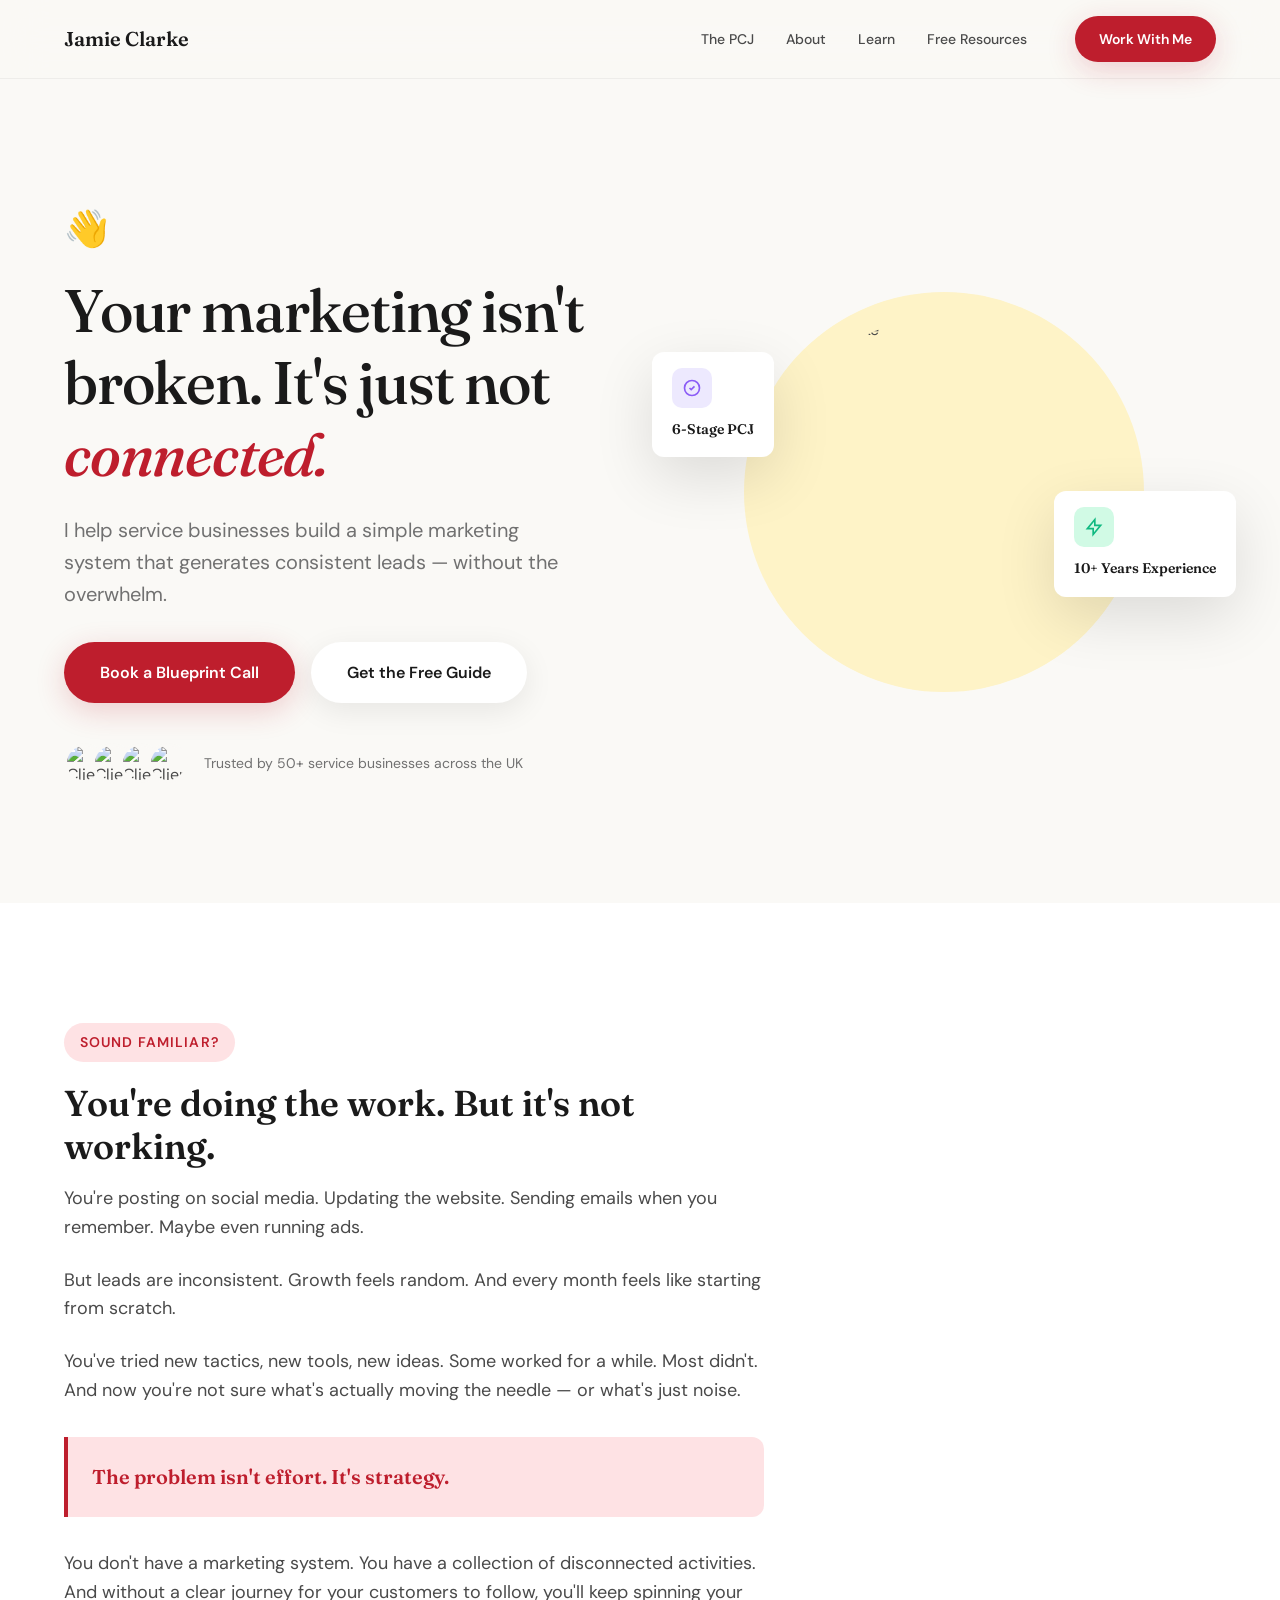
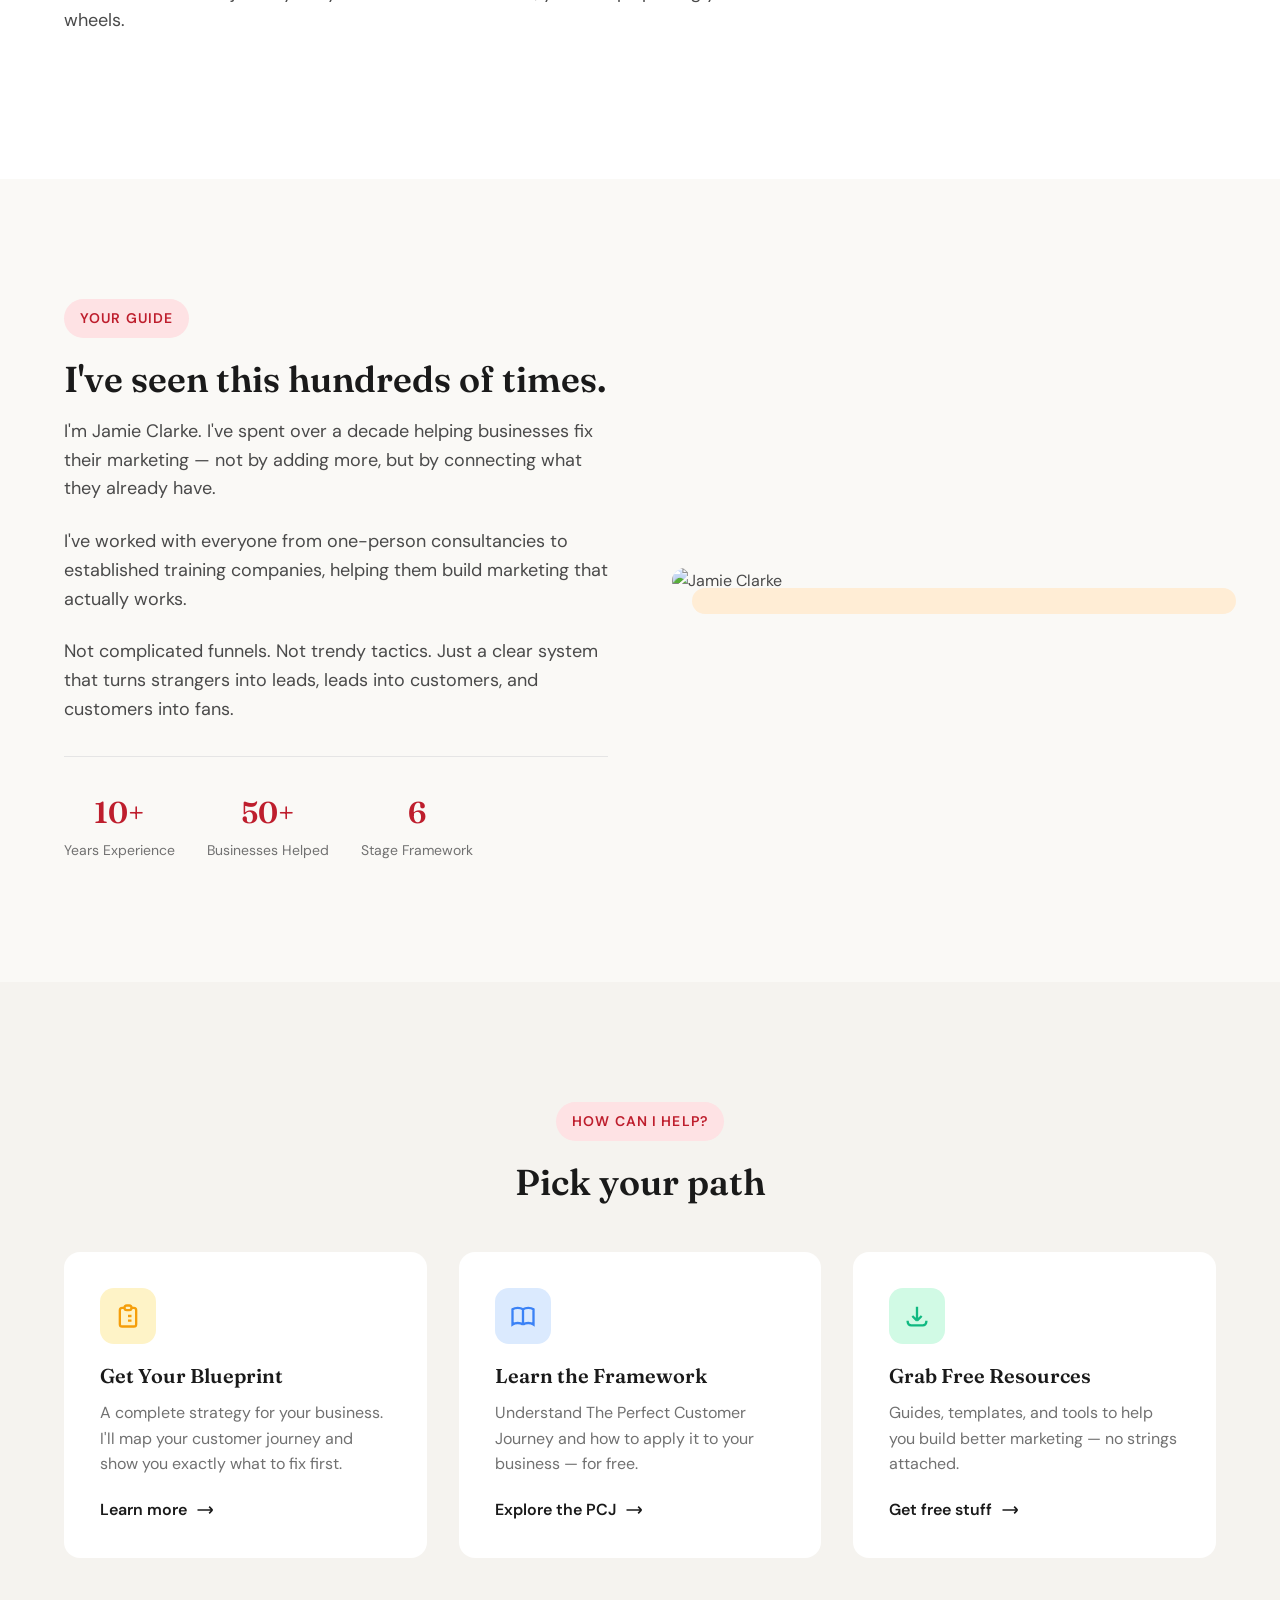
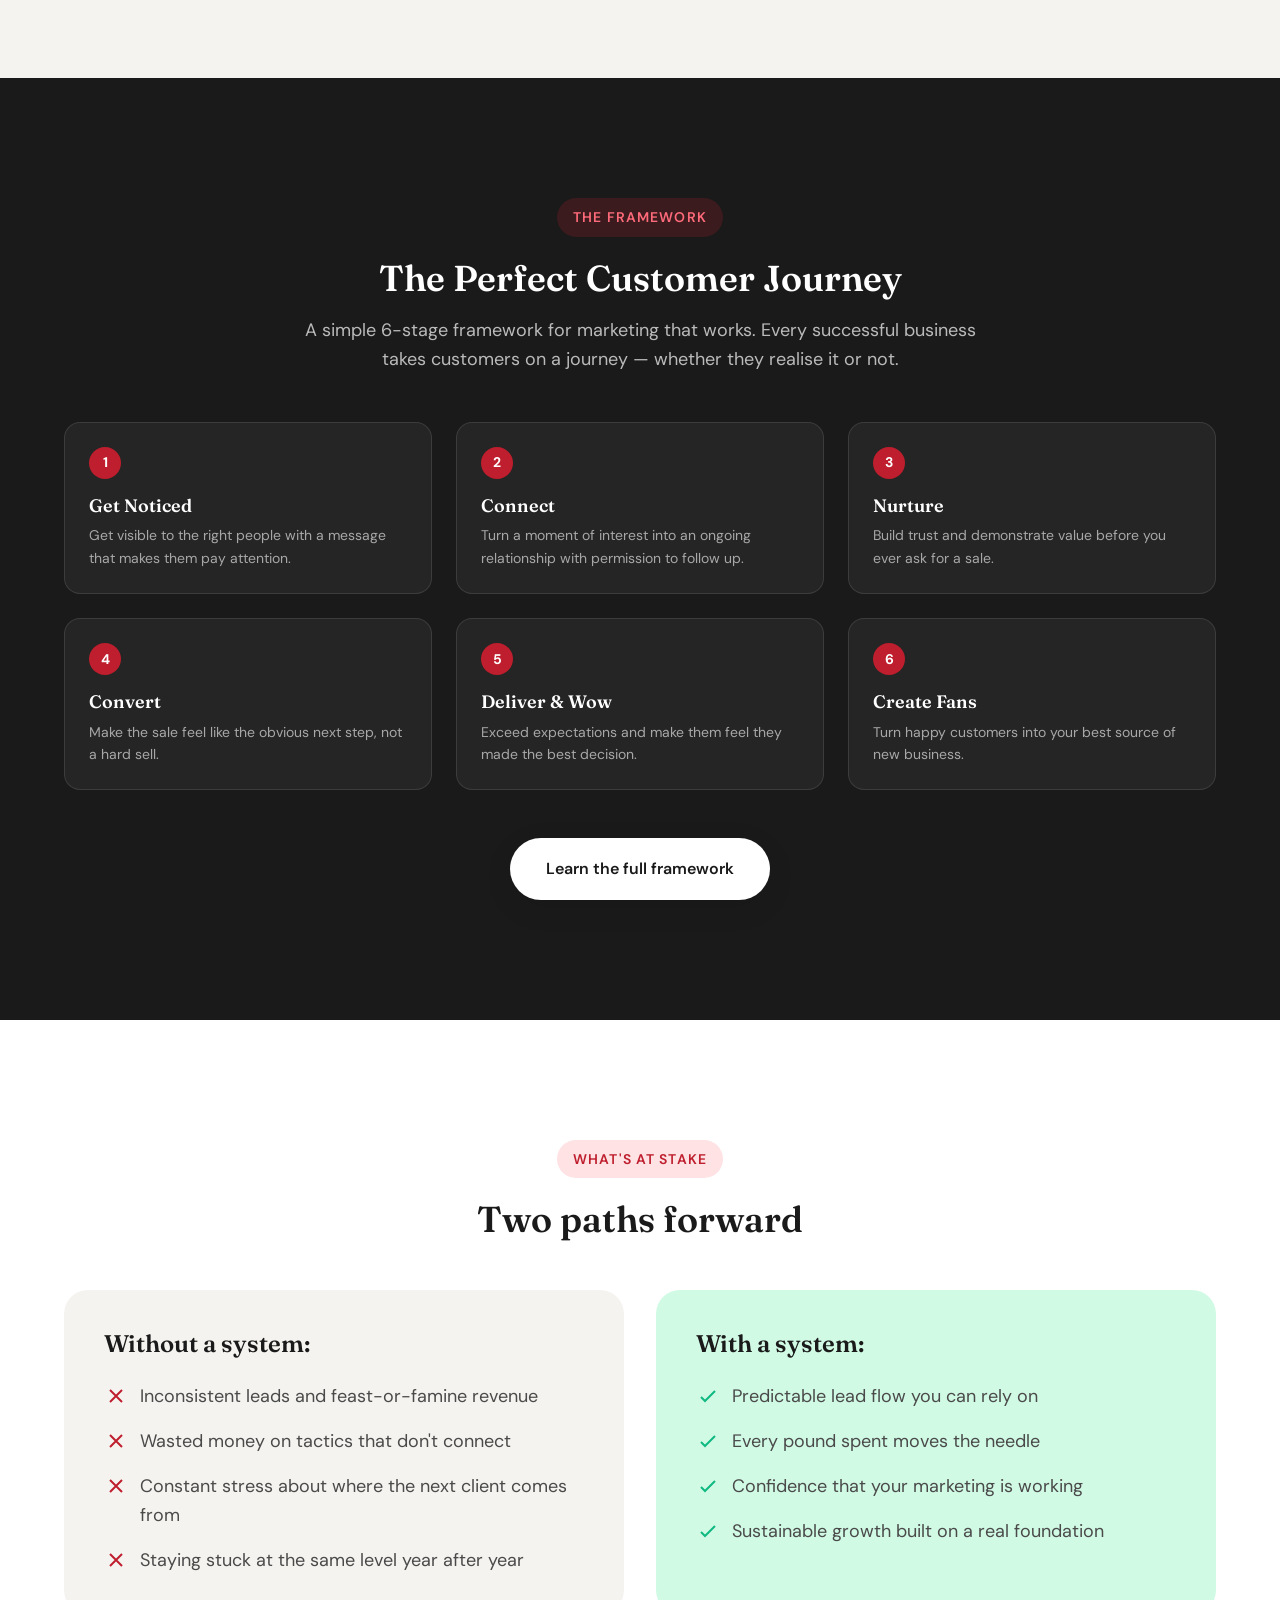
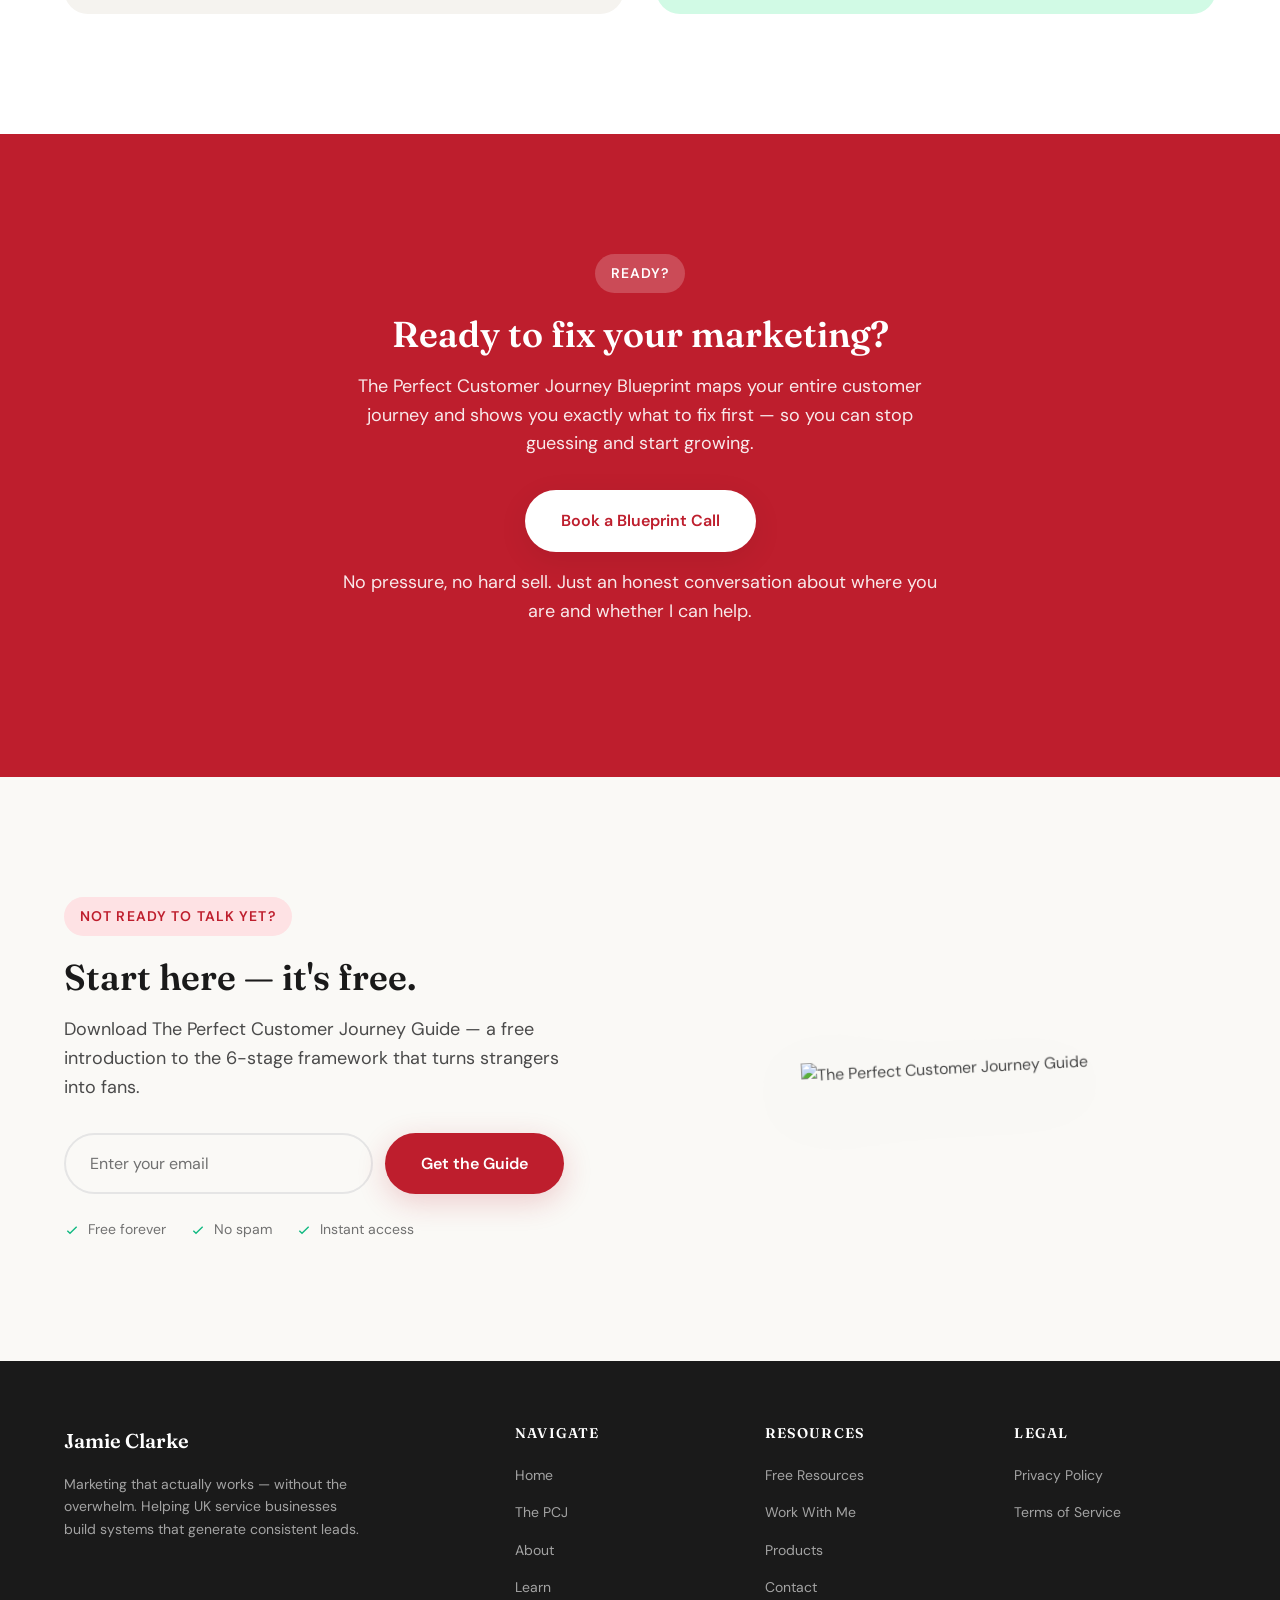
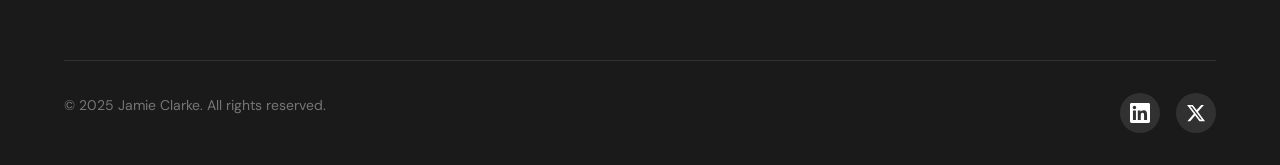
==== index.html @ 3d671d90 "feat: Build complete Jamie Clarke website with Ali Abdaal-inspired design - Homepage with hero, prob" ====
<!DOCTYPE html>
<html lang="en">
<head>
  <meta charset="UTF-8">
  <meta name="viewport" content="width=device-width, initial-scale=1.0">
  <meta name="description" content="I help service businesses build a simple marketing system that generates consistent leads — without the overwhelm. Discover The Perfect Customer Journey framework.">
  <meta name="keywords" content="marketing consultant, customer journey, lead generation, service business marketing, UK marketing">
  <meta name="author" content="Jamie Clarke">

  <!-- Open Graph -->
  <meta property="og:title" content="Jamie Clarke | Marketing That Actually Works">
  <meta property="og:description" content="I help service businesses build a simple marketing system that generates consistent leads — without the overwhelm.">
  <meta property="og:type" content="website">
  <meta property="og:url" content="https://jamieclarke.online">
  <meta property="og:image" content="https://jamieclarke.online/images/og-image.jpg">

  <!-- Twitter Card -->
  <meta name="twitter:card" content="summary_large_image">
  <meta name="twitter:title" content="Jamie Clarke | Marketing That Actually Works">
  <meta name="twitter:description" content="I help service businesses build a simple marketing system that generates consistent leads — without the overwhelm.">

  <title>Jamie Clarke | Marketing That Actually Works</title>

  <!-- Favicon -->
  <link rel="icon" type="image/svg+xml" href="/images/favicon.svg">

  <!-- Stylesheets -->
  <link rel="stylesheet" href="/styles/main.css">
</head>
<body>
  <!-- Navigation -->
  <nav class="nav" id="nav">
    <div class="container">
      <div class="nav-inner">
        <a href="/" class="nav-logo">Jamie Clarke</a>

        <ul class="nav-links">
          <li><a href="/pcj.html" class="nav-link">The PCJ</a></li>
          <li><a href="/about.html" class="nav-link">About</a></li>
          <li><a href="/blog.html" class="nav-link">Learn</a></li>
          <li><a href="/freebies.html" class="nav-link">Free Resources</a></li>
          <li class="nav-cta">
            <a href="/blueprint.html" class="btn btn-primary btn-sm">Work With Me</a>
          </li>
        </ul>

        <button class="nav-toggle" id="navToggle" aria-label="Toggle navigation">
          <span></span>
          <span></span>
          <span></span>
        </button>
      </div>
    </div>
  </nav>

  <!-- Mobile Navigation -->
  <div class="nav-mobile" id="navMobile">
    <a href="/pcj.html" class="nav-mobile-link">The PCJ</a>
    <a href="/about.html" class="nav-mobile-link">About</a>
    <a href="/blog.html" class="nav-mobile-link">Learn</a>
    <a href="/freebies.html" class="nav-mobile-link">Free Resources</a>
    <a href="/blueprint.html" class="btn btn-primary" style="margin-top: auto;">Work With Me</a>
  </div>

  <!-- Hero Section -->
  <section class="hero">
    <div class="container">
      <div class="hero-inner">
        <div class="hero-content animate-on-scroll">
          <span class="hero-wave">👋</span>
          <h1 class="hero-headline">
            Your marketing isn't broken. It's just not <em>connected.</em>
          </h1>
          <p class="hero-subheadline">
            I help service businesses build a simple marketing system that generates consistent leads — without the overwhelm.
          </p>
          <div class="hero-ctas">
            <a href="/blueprint.html" class="btn btn-primary">Book a Blueprint Call</a>
            <a href="/freebies.html" class="btn btn-secondary">Get the Free Guide</a>
          </div>
          <div class="hero-social-proof">
            <div class="avatar-stack">
              <img src="https://i.pravatar.cc/80?img=1" alt="Client">
              <img src="https://i.pravatar.cc/80?img=2" alt="Client">
              <img src="https://i.pravatar.cc/80?img=3" alt="Client">
              <img src="https://i.pravatar.cc/80?img=4" alt="Client">
            </div>
            <span class="social-proof-text">Trusted by 50+ service businesses across the UK</span>
          </div>
        </div>

        <div class="hero-image animate-on-scroll fade-in-right">
          <div class="hero-image-wrapper">
            <div class="hero-image-bg"></div>
            <img src="https://images.unsplash.com/photo-1507003211169-0a1dd7228f2d?w=400&h=400&fit=crop&crop=face" alt="Jamie Clarke" class="hero-image-main">

            <!-- Floating Cards -->
            <div class="floating-card floating-card-1">
              <div class="floating-card-icon" style="background: var(--accent-purple);">
                <svg width="20" height="20" fill="none" stroke="currentColor" stroke-width="2" viewBox="0 0 24 24" style="color: var(--accent-purple-dark);">
                  <path d="M9 12l2 2 4-4m6 2a9 9 0 11-18 0 9 9 0 0118 0z"/>
                </svg>
              </div>
              <span class="floating-card-title">6-Stage PCJ</span>
            </div>

            <div class="floating-card floating-card-2">
              <div class="floating-card-icon" style="background: var(--accent-green);">
                <svg width="20" height="20" fill="none" stroke="currentColor" stroke-width="2" viewBox="0 0 24 24" style="color: var(--accent-green-dark);">
                  <path d="M13 10V3L4 14h7v7l9-11h-7z"/>
                </svg>
              </div>
              <span class="floating-card-title">10+ Years Experience</span>
            </div>
          </div>
        </div>
      </div>
    </div>
  </section>

  <!-- Problem Section -->
  <section class="problem-section">
    <div class="container">
      <div class="problem-content animate-on-scroll">
        <span class="section-label">Sound Familiar?</span>
        <h2 class="section-title">You're doing the work. But it's not working.</h2>

        <p>You're posting on social media. Updating the website. Sending emails when you remember. Maybe even running ads.</p>

        <p>But leads are inconsistent. Growth feels random. And every month feels like starting from scratch.</p>

        <p>You've tried new tactics, new tools, new ideas. Some worked for a while. Most didn't. And now you're not sure what's actually moving the needle — or what's just noise.</p>

        <div class="highlight-box">
          <p>The problem isn't effort. It's strategy.</p>
        </div>

        <p>You don't have a marketing system. You have a collection of disconnected activities. And without a clear journey for your customers to follow, you'll keep spinning your wheels.</p>
      </div>
    </div>
  </section>

  <!-- Guide Section -->
  <section class="guide-section">
    <div class="container">
      <div class="guide-inner">
        <div class="guide-content animate-on-scroll">
          <span class="section-label">Your Guide</span>
          <h2 class="section-title">I've seen this hundreds of times.</h2>

          <p>I'm Jamie Clarke. I've spent over a decade helping businesses fix their marketing — not by adding more, but by connecting what they already have.</p>

          <p>I've worked with everyone from one-person consultancies to established training companies, helping them build marketing that actually works.</p>

          <p>Not complicated funnels. Not trendy tactics. Just a clear system that turns strangers into leads, leads into customers, and customers into fans.</p>

          <div class="guide-stats">
            <div class="guide-stat">
              <span class="guide-stat-value">10+</span>
              <span class="guide-stat-label">Years Experience</span>
            </div>
            <div class="guide-stat">
              <span class="guide-stat-value">50+</span>
              <span class="guide-stat-label">Businesses Helped</span>
            </div>
            <div class="guide-stat">
              <span class="guide-stat-value">6</span>
              <span class="guide-stat-label">Stage Framework</span>
            </div>
          </div>
        </div>

        <div class="guide-image animate-on-scroll fade-in-right">
          <div class="guide-image-wrapper">
            <div class="guide-image-bg"></div>
            <img src="https://images.unsplash.com/photo-1560250097-0b93528c311a?w=500&h=600&fit=crop" alt="Jamie Clarke" class="guide-image-main">
          </div>
        </div>
      </div>
    </div>
  </section>

  <!-- How Can I Help Section -->
  <section class="help-section">
    <div class="container">
      <div class="section-header center animate-on-scroll">
        <span class="section-label">How Can I Help?</span>
        <h2 class="section-title">Pick your path</h2>
      </div>

      <div class="help-cards">
        <div class="feature-card animate-on-scroll stagger-1">
          <div class="card-icon yellow">
            <svg width="28" height="28" fill="none" stroke="currentColor" stroke-width="2" viewBox="0 0 24 24">
              <path d="M9 5H7a2 2 0 00-2 2v12a2 2 0 002 2h10a2 2 0 002-2V7a2 2 0 00-2-2h-2M9 5a2 2 0 002 2h2a2 2 0 002-2M9 5a2 2 0 012-2h2a2 2 0 012 2m-3 7h3m-3 4h3m-6-4h.01M9 16h.01"/>
            </svg>
          </div>
          <h3 class="card-title">Get Your Blueprint</h3>
          <p class="card-description">A complete strategy for your business. I'll map your customer journey and show you exactly what to fix first.</p>
          <a href="/blueprint.html" class="link-arrow">
            Learn more
            <svg width="20" height="20" fill="none" stroke="currentColor" stroke-width="2" viewBox="0 0 24 24">
              <path d="M17 8l4 4m0 0l-4 4m4-4H3"/>
            </svg>
          </a>
        </div>

        <div class="feature-card animate-on-scroll stagger-2">
          <div class="card-icon blue">
            <svg width="28" height="28" fill="none" stroke="currentColor" stroke-width="2" viewBox="0 0 24 24">
              <path d="M12 6.253v13m0-13C10.832 5.477 9.246 5 7.5 5S4.168 5.477 3 6.253v13C4.168 18.477 5.754 18 7.5 18s3.332.477 4.5 1.253m0-13C13.168 5.477 14.754 5 16.5 5c1.747 0 3.332.477 4.5 1.253v13C19.832 18.477 18.247 18 16.5 18c-1.746 0-3.332.477-4.5 1.253"/>
            </svg>
          </div>
          <h3 class="card-title">Learn the Framework</h3>
          <p class="card-description">Understand The Perfect Customer Journey and how to apply it to your business — for free.</p>
          <a href="/pcj.html" class="link-arrow">
            Explore the PCJ
            <svg width="20" height="20" fill="none" stroke="currentColor" stroke-width="2" viewBox="0 0 24 24">
              <path d="M17 8l4 4m0 0l-4 4m4-4H3"/>
            </svg>
          </a>
        </div>

        <div class="feature-card animate-on-scroll stagger-3">
          <div class="card-icon green">
            <svg width="28" height="28" fill="none" stroke="currentColor" stroke-width="2" viewBox="0 0 24 24">
              <path d="M4 16v1a3 3 0 003 3h10a3 3 0 003-3v-1m-4-4l-4 4m0 0l-4-4m4 4V4"/>
            </svg>
          </div>
          <h3 class="card-title">Grab Free Resources</h3>
          <p class="card-description">Guides, templates, and tools to help you build better marketing — no strings attached.</p>
          <a href="/freebies.html" class="link-arrow">
            Get free stuff
            <svg width="20" height="20" fill="none" stroke="currentColor" stroke-width="2" viewBox="0 0 24 24">
              <path d="M17 8l4 4m0 0l-4 4m4-4H3"/>
            </svg>
          </a>
        </div>
      </div>
    </div>
  </section>

  <!-- PCJ Section (Dark) -->
  <section class="pcj-section">
    <div class="container">
      <div class="section-header center animate-on-scroll">
        <span class="section-label">The Framework</span>
        <h2 class="section-title">The Perfect Customer Journey</h2>
        <p class="section-subtitle">A simple 6-stage framework for marketing that works. Every successful business takes customers on a journey — whether they realise it or not.</p>
      </div>

      <div class="pcj-stages">
        <div class="pcj-stage animate-on-scroll stagger-1">
          <span class="pcj-stage-number">1</span>
          <h4 class="pcj-stage-title">Get Noticed</h4>
          <p class="pcj-stage-desc">Get visible to the right people with a message that makes them pay attention.</p>
        </div>

        <div class="pcj-stage animate-on-scroll stagger-2">
          <span class="pcj-stage-number">2</span>
          <h4 class="pcj-stage-title">Connect</h4>
          <p class="pcj-stage-desc">Turn a moment of interest into an ongoing relationship with permission to follow up.</p>
        </div>

        <div class="pcj-stage animate-on-scroll stagger-3">
          <span class="pcj-stage-number">3</span>
          <h4 class="pcj-stage-title">Nurture</h4>
          <p class="pcj-stage-desc">Build trust and demonstrate value before you ever ask for a sale.</p>
        </div>

        <div class="pcj-stage animate-on-scroll stagger-4">
          <span class="pcj-stage-number">4</span>
          <h4 class="pcj-stage-title">Convert</h4>
          <p class="pcj-stage-desc">Make the sale feel like the obvious next step, not a hard sell.</p>
        </div>

        <div class="pcj-stage animate-on-scroll stagger-5">
          <span class="pcj-stage-number">5</span>
          <h4 class="pcj-stage-title">Deliver & Wow</h4>
          <p class="pcj-stage-desc">Exceed expectations and make them feel they made the best decision.</p>
        </div>

        <div class="pcj-stage animate-on-scroll stagger-6">
          <span class="pcj-stage-number">6</span>
          <h4 class="pcj-stage-title">Create Fans</h4>
          <p class="pcj-stage-desc">Turn happy customers into your best source of new business.</p>
        </div>
      </div>

      <div class="text-center animate-on-scroll">
        <a href="/pcj.html" class="btn btn-secondary">Learn the full framework</a>
      </div>
    </div>
  </section>

  <!-- Stakes Section -->
  <section class="stakes-section">
    <div class="container">
      <div class="section-header center animate-on-scroll">
        <span class="section-label">What's at Stake</span>
        <h2 class="section-title">Two paths forward</h2>
      </div>

      <div class="stakes-grid">
        <div class="stakes-card without animate-on-scroll stagger-1">
          <h3 class="stakes-card-title">Without a system:</h3>
          <ul class="stakes-list">
            <li>
              <svg class="stakes-icon" fill="none" stroke="currentColor" stroke-width="2" viewBox="0 0 24 24">
                <path d="M6 18L18 6M6 6l12 12"/>
              </svg>
              Inconsistent leads and feast-or-famine revenue
            </li>
            <li>
              <svg class="stakes-icon" fill="none" stroke="currentColor" stroke-width="2" viewBox="0 0 24 24">
                <path d="M6 18L18 6M6 6l12 12"/>
              </svg>
              Wasted money on tactics that don't connect
            </li>
            <li>
              <svg class="stakes-icon" fill="none" stroke="currentColor" stroke-width="2" viewBox="0 0 24 24">
                <path d="M6 18L18 6M6 6l12 12"/>
              </svg>
              Constant stress about where the next client comes from
            </li>
            <li>
              <svg class="stakes-icon" fill="none" stroke="currentColor" stroke-width="2" viewBox="0 0 24 24">
                <path d="M6 18L18 6M6 6l12 12"/>
              </svg>
              Staying stuck at the same level year after year
            </li>
          </ul>
        </div>

        <div class="stakes-card with animate-on-scroll stagger-2">
          <h3 class="stakes-card-title">With a system:</h3>
          <ul class="stakes-list">
            <li>
              <svg class="stakes-icon" fill="none" stroke="currentColor" stroke-width="2" viewBox="0 0 24 24">
                <path d="M5 13l4 4L19 7"/>
              </svg>
              Predictable lead flow you can rely on
            </li>
            <li>
              <svg class="stakes-icon" fill="none" stroke="currentColor" stroke-width="2" viewBox="0 0 24 24">
                <path d="M5 13l4 4L19 7"/>
              </svg>
              Every pound spent moves the needle
            </li>
            <li>
              <svg class="stakes-icon" fill="none" stroke="currentColor" stroke-width="2" viewBox="0 0 24 24">
                <path d="M5 13l4 4L19 7"/>
              </svg>
              Confidence that your marketing is working
            </li>
            <li>
              <svg class="stakes-icon" fill="none" stroke="currentColor" stroke-width="2" viewBox="0 0 24 24">
                <path d="M5 13l4 4L19 7"/>
              </svg>
              Sustainable growth built on a real foundation
            </li>
          </ul>
        </div>
      </div>
    </div>
  </section>

  <!-- CTA Section -->
  <section class="cta-section">
    <div class="container">
      <div class="cta-content animate-on-scroll">
        <span class="section-label">Ready?</span>
        <h2 class="section-title">Ready to fix your marketing?</h2>
        <p>The Perfect Customer Journey Blueprint maps your entire customer journey and shows you exactly what to fix first — so you can stop guessing and start growing.</p>
        <a href="/blueprint.html" class="btn btn-secondary">Book a Blueprint Call</a>
        <p class="cta-supporting">No pressure, no hard sell. Just an honest conversation about where you are and whether I can help.</p>
      </div>
    </div>
  </section>

  <!-- Lead Magnet Section -->
  <section class="lead-magnet-section">
    <div class="container">
      <div class="lead-magnet-inner">
        <div class="lead-magnet-content animate-on-scroll">
          <span class="section-label">Not ready to talk yet?</span>
          <h2>Start here — it's free.</h2>
          <p>Download The Perfect Customer Journey Guide — a free introduction to the 6-stage framework that turns strangers into fans.</p>

          <form class="lead-magnet-form form-inline" action="#" method="POST">
            <input type="email" class="form-input" placeholder="Enter your email" required>
            <button type="submit" class="btn btn-primary">Get the Guide</button>
          </form>

          <div class="lead-magnet-perks">
            <span class="lead-magnet-perk">
              <svg fill="none" stroke="currentColor" stroke-width="2" viewBox="0 0 24 24">
                <path d="M5 13l4 4L19 7"/>
              </svg>
              Free forever
            </span>
            <span class="lead-magnet-perk">
              <svg fill="none" stroke="currentColor" stroke-width="2" viewBox="0 0 24 24">
                <path d="M5 13l4 4L19 7"/>
              </svg>
              No spam
            </span>
            <span class="lead-magnet-perk">
              <svg fill="none" stroke="currentColor" stroke-width="2" viewBox="0 0 24 24">
                <path d="M5 13l4 4L19 7"/>
              </svg>
              Instant access
            </span>
          </div>
        </div>

        <div class="lead-magnet-image animate-on-scroll fade-in-right">
          <img src="https://placehold.co/350x450/FAF9F6/1a1a1a?text=PCJ+Guide" alt="The Perfect Customer Journey Guide" class="lead-magnet-mockup">
        </div>
      </div>
    </div>
  </section>

  <!-- Footer -->
  <footer class="footer">
    <div class="container">
      <div class="footer-inner">
        <div class="footer-brand">
          <div class="footer-logo">Jamie Clarke</div>
          <p>Marketing that actually works — without the overwhelm. Helping UK service businesses build systems that generate consistent leads.</p>
        </div>

        <div class="footer-column">
          <h4>Navigate</h4>
          <ul class="footer-links">
            <li><a href="/">Home</a></li>
            <li><a href="/pcj.html">The PCJ</a></li>
            <li><a href="/about.html">About</a></li>
            <li><a href="/blog.html">Learn</a></li>
          </ul>
        </div>

        <div class="footer-column">
          <h4>Resources</h4>
          <ul class="footer-links">
            <li><a href="/freebies.html">Free Resources</a></li>
            <li><a href="/blueprint.html">Work With Me</a></li>
            <li><a href="/products.html">Products</a></li>
            <li><a href="/contact.html">Contact</a></li>
          </ul>
        </div>

        <div class="footer-column">
          <h4>Legal</h4>
          <ul class="footer-links">
            <li><a href="/privacy.html">Privacy Policy</a></li>
            <li><a href="/terms.html">Terms of Service</a></li>
          </ul>
        </div>
      </div>

      <div class="footer-bottom">
        <p class="footer-copyright">&copy; 2025 Jamie Clarke. All rights reserved.</p>
        <div class="footer-social">
          <a href="https://linkedin.com/in/jamieclarke" aria-label="LinkedIn" target="_blank" rel="noopener">
            <svg width="20" height="20" fill="currentColor" viewBox="0 0 24 24">
              <path d="M20.447 20.452h-3.554v-5.569c0-1.328-.027-3.037-1.852-3.037-1.853 0-2.136 1.445-2.136 2.939v5.667H9.351V9h3.414v1.561h.046c.477-.9 1.637-1.85 3.37-1.85 3.601 0 4.267 2.37 4.267 5.455v6.286zM5.337 7.433c-1.144 0-2.063-.926-2.063-2.065 0-1.138.92-2.063 2.063-2.063 1.14 0 2.064.925 2.064 2.063 0 1.139-.925 2.065-2.064 2.065zm1.782 13.019H3.555V9h3.564v11.452zM22.225 0H1.771C.792 0 0 .774 0 1.729v20.542C0 23.227.792 24 1.771 24h20.451C23.2 24 24 23.227 24 22.271V1.729C24 .774 23.2 0 22.222 0h.003z"/>
            </svg>
          </a>
          <a href="https://twitter.com/jamieclarke" aria-label="Twitter" target="_blank" rel="noopener">
            <svg width="20" height="20" fill="currentColor" viewBox="0 0 24 24">
              <path d="M18.244 2.25h3.308l-7.227 8.26 8.502 11.24H16.17l-5.214-6.817L4.99 21.75H1.68l7.73-8.835L1.254 2.25H8.08l4.713 6.231zm-1.161 17.52h1.833L7.084 4.126H5.117z"/>
            </svg>
          </a>
        </div>
      </div>
    </div>
  </footer>

  <!-- JavaScript -->
  <script src="/js/main.js"></script>
</body>
</html>
---- styles/main.css ----
/* ============================================
   JAMIE CLARKE ONLINE - Design System
   ============================================ */

/* Google Fonts Import */
@import url('https://fonts.googleapis.com/css2?family=DM+Sans:ital,opsz,wght@0,9..40,100..1000;1,9..40,100..1000&family=Fraunces:ital,opsz,wght@0,9..144,100..900;1,9..144,100..900&display=swap');

/* ============================================
   CSS Variables - Design Tokens
   ============================================ */
:root {
  /* Primary Colors */
  --red: #BE1E2D;
  --red-dark: #9a1824;
  --red-light: #fee2e4;
  --red-glow: rgba(190, 30, 45, 0.15);

  /* Neutrals */
  --black: #1a1a1a;
  --grey-dark: #4a4a4a;
  --grey-medium: #717171;
  --grey-light: #e5e5e5;
  --cream: #FAF9F6;
  --cream-dark: #F5F3EF;
  --white: #ffffff;

  /* Accent Colors */
  --accent-yellow: #FEF3C7;
  --accent-yellow-dark: #F59E0B;
  --accent-blue: #DBEAFE;
  --accent-blue-dark: #3B82F6;
  --accent-green: #D1FAE5;
  --accent-green-dark: #10B981;
  --accent-purple: #EDE9FE;
  --accent-purple-dark: #8B5CF6;
  --accent-orange: #FFEDD5;
  --accent-orange-dark: #F97316;

  /* Typography */
  --font-display: 'Fraunces', Georgia, serif;
  --font-body: 'DM Sans', -apple-system, BlinkMacSystemFont, sans-serif;

  /* Font Sizes */
  --text-xs: 0.75rem;
  --text-sm: 0.875rem;
  --text-base: 1rem;
  --text-lg: 1.125rem;
  --text-xl: 1.25rem;
  --text-2xl: 1.5rem;
  --text-3xl: 1.875rem;
  --text-4xl: 2.25rem;
  --text-5xl: 3rem;
  --text-6xl: 3.75rem;

  /* Spacing */
  --space-1: 0.25rem;
  --space-2: 0.5rem;
  --space-3: 0.75rem;
  --space-4: 1rem;
  --space-5: 1.25rem;
  --space-6: 1.5rem;
  --space-8: 2rem;
  --space-10: 2.5rem;
  --space-12: 3rem;
  --space-16: 4rem;
  --space-20: 5rem;
  --space-24: 6rem;
  --space-32: 8rem;

  --section-padding: 120px;
  --section-padding-mobile: 60px;

  /* Border Radius */
  --radius-sm: 8px;
  --radius-md: 12px;
  --radius-lg: 16px;
  --radius-xl: 24px;
  --radius-full: 9999px;

  /* Shadows */
  --shadow-sm: 0 2px 8px rgba(0, 0, 0, 0.04);
  --shadow-md: 0 8px 30px rgba(0, 0, 0, 0.08);
  --shadow-lg: 0 20px 60px rgba(0, 0, 0, 0.12);
  --shadow-pop: 0 25px 50px rgba(0, 0, 0, 0.15);
  --shadow-red: 0 8px 30px rgba(190, 30, 45, 0.2);

  /* Transitions */
  --transition-fast: 0.15s ease;
  --transition-base: 0.3s cubic-bezier(0.4, 0, 0.2, 1);
  --transition-slow: 0.5s cubic-bezier(0.4, 0, 0.2, 1);
}

/* ============================================
   Base Reset & Typography
   ============================================ */
*, *::before, *::after {
  box-sizing: border-box;
  margin: 0;
  padding: 0;
}

html {
  scroll-behavior: smooth;
  font-size: 16px;
}

body {
  font-family: var(--font-body);
  font-size: var(--text-base);
  line-height: 1.6;
  color: var(--grey-dark);
  background-color: var(--cream);
  -webkit-font-smoothing: antialiased;
  -moz-osx-font-smoothing: grayscale;
}

/* Headings */
h1, h2, h3, h4, h5, h6 {
  font-family: var(--font-display);
  font-weight: 600;
  color: var(--black);
  line-height: 1.2;
}

h1 { font-size: var(--text-5xl); }
h2 { font-size: var(--text-4xl); }
h3 { font-size: var(--text-3xl); }
h4 { font-size: var(--text-2xl); }
h5 { font-size: var(--text-xl); }
h6 { font-size: var(--text-lg); }

/* Display heading for hero */
.display {
  font-size: var(--text-6xl);
  font-weight: 500;
  letter-spacing: -0.02em;
}

p {
  margin-bottom: var(--space-4);
}

p:last-child {
  margin-bottom: 0;
}

a {
  color: var(--red);
  text-decoration: none;
  transition: var(--transition-base);
}

a:hover {
  color: var(--red-dark);
}

img {
  max-width: 100%;
  height: auto;
  display: block;
}

/* ============================================
   Layout
   ============================================ */
.container {
  width: 100%;
  max-width: 1200px;
  margin: 0 auto;
  padding: 0 var(--space-6);
}

.container-narrow {
  max-width: 800px;
}

.container-wide {
  max-width: 1400px;
}

section {
  padding: var(--section-padding) 0;
}

/* Grid System */
.grid {
  display: grid;
  gap: var(--space-8);
}

.grid-2 {
  grid-template-columns: repeat(2, 1fr);
}

.grid-3 {
  grid-template-columns: repeat(3, 1fr);
}

.grid-4 {
  grid-template-columns: repeat(4, 1fr);
}

/* Flexbox Utilities */
.flex {
  display: flex;
}

.flex-center {
  display: flex;
  align-items: center;
  justify-content: center;
}

.flex-between {
  display: flex;
  align-items: center;
  justify-content: space-between;
}

.flex-col {
  flex-direction: column;
}

.gap-2 { gap: var(--space-2); }
.gap-4 { gap: var(--space-4); }
.gap-6 { gap: var(--space-6); }
.gap-8 { gap: var(--space-8); }

/* ============================================
   Navigation
   ============================================ */
.nav {
  position: fixed;
  top: 0;
  left: 0;
  right: 0;
  z-index: 1000;
  background: rgba(250, 249, 246, 0.9);
  backdrop-filter: blur(20px);
  -webkit-backdrop-filter: blur(20px);
  border-bottom: 1px solid rgba(0, 0, 0, 0.05);
  padding: var(--space-4) 0;
  transition: var(--transition-base);
}

.nav.scrolled {
  box-shadow: var(--shadow-sm);
}

.nav-inner {
  display: flex;
  align-items: center;
  justify-content: space-between;
}

.nav-logo {
  font-family: var(--font-display);
  font-size: var(--text-xl);
  font-weight: 600;
  color: var(--black);
  text-decoration: none;
}

.nav-logo:hover {
  color: var(--red);
}

.nav-links {
  display: flex;
  align-items: center;
  gap: var(--space-8);
  list-style: none;
}

.nav-link {
  position: relative;
  font-size: var(--text-sm);
  font-weight: 500;
  color: var(--grey-dark);
  text-decoration: none;
  padding: var(--space-2) 0;
}

.nav-link::after {
  content: '';
  position: absolute;
  bottom: 0;
  left: 0;
  width: 0;
  height: 2px;
  background: var(--red);
  transition: var(--transition-base);
}

.nav-link:hover {
  color: var(--black);
}

.nav-link:hover::after {
  width: 100%;
}

.nav-cta {
  margin-left: var(--space-4);
}

/* Mobile Nav Toggle */
.nav-toggle {
  display: none;
  flex-direction: column;
  gap: 5px;
  background: none;
  border: none;
  cursor: pointer;
  padding: var(--space-2);
}

.nav-toggle span {
  display: block;
  width: 24px;
  height: 2px;
  background: var(--black);
  transition: var(--transition-base);
}

/* Mobile Nav */
.nav-mobile {
  display: none;
  position: fixed;
  top: 0;
  left: 0;
  right: 0;
  bottom: 0;
  background: var(--cream);
  z-index: 999;
  padding: 100px var(--space-6) var(--space-8);
  flex-direction: column;
  gap: var(--space-6);
}

.nav-mobile.active {
  display: flex;
}

.nav-mobile-link {
  font-family: var(--font-display);
  font-size: var(--text-2xl);
  color: var(--black);
  text-decoration: none;
  padding: var(--space-3) 0;
  border-bottom: 1px solid var(--grey-light);
}

.nav-mobile-link:hover {
  color: var(--red);
}

/* ============================================
   Buttons
   ============================================ */
.btn {
  display: inline-flex;
  align-items: center;
  justify-content: center;
  gap: var(--space-2);
  font-family: var(--font-body);
  font-size: var(--text-base);
  font-weight: 600;
  text-decoration: none;
  padding: 18px 36px;
  border-radius: var(--radius-full);
  border: none;
  cursor: pointer;
  transition: var(--transition-base);
}

.btn-primary {
  background: var(--red);
  color: var(--white);
  box-shadow: var(--shadow-red);
}

.btn-primary:hover {
  background: var(--red-dark);
  color: var(--white);
  transform: translateY(-3px);
  box-shadow: 0 12px 35px rgba(190, 30, 45, 0.25);
}

.btn-secondary {
  background: var(--white);
  color: var(--black);
  box-shadow: var(--shadow-md);
}

.btn-secondary:hover {
  color: var(--black);
  transform: translateY(-3px);
  box-shadow: var(--shadow-lg);
}

.btn-outline {
  background: transparent;
  color: var(--black);
  border: 2px solid var(--grey-light);
}

.btn-outline:hover {
  border-color: var(--red);
  color: var(--red);
  transform: translateY(-3px);
}

.btn-sm {
  padding: 12px 24px;
  font-size: var(--text-sm);
}

.btn-lg {
  padding: 22px 44px;
  font-size: var(--text-lg);
}

/* Arrow Link */
.link-arrow {
  display: inline-flex;
  align-items: center;
  gap: var(--space-2);
  font-weight: 600;
  color: var(--black);
}

.link-arrow svg {
  transition: var(--transition-base);
}

.link-arrow:hover {
  color: var(--red);
}

.link-arrow:hover svg {
  transform: translateX(4px);
}

/* ============================================
   Cards
   ============================================ */
.card {
  background: var(--white);
  border-radius: var(--radius-lg);
  padding: var(--space-8);
  transition: var(--transition-base);
}

.card:hover {
  transform: translateY(-8px);
  box-shadow: var(--shadow-pop);
}

/* Feature Card with colored top border */
.feature-card {
  background: var(--white);
  border-radius: var(--radius-lg);
  padding: 36px;
  transition: var(--transition-base);
  position: relative;
  overflow: hidden;
}

.feature-card::before {
  content: '';
  position: absolute;
  top: 0;
  left: 0;
  right: 0;
  height: 4px;
  background: var(--red);
  transform: scaleX(0);
  transform-origin: left;
  transition: var(--transition-base);
}

.feature-card:hover {
  transform: translateY(-8px);
  box-shadow: var(--shadow-pop);
}

.feature-card:hover::before {
  transform: scaleX(1);
}

/* Card Icon */
.card-icon {
  width: 56px;
  height: 56px;
  border-radius: 14px;
  display: flex;
  align-items: center;
  justify-content: center;
  margin-bottom: var(--space-5);
  transition: var(--transition-base);
}

.card-icon svg {
  width: 28px;
  height: 28px;
}

.card-icon.yellow {
  background: var(--accent-yellow);
  color: var(--accent-yellow-dark);
}
.card-icon.blue {
  background: var(--accent-blue);
  color: var(--accent-blue-dark);
}
.card-icon.green {
  background: var(--accent-green);
  color: var(--accent-green-dark);
}
.card-icon.purple {
  background: var(--accent-purple);
  color: var(--accent-purple-dark);
}
.card-icon.red {
  background: var(--red-light);
  color: var(--red);
}
.card-icon.orange {
  background: var(--accent-orange);
  color: var(--accent-orange-dark);
}

.feature-card:hover .card-icon.yellow {
  background: var(--accent-yellow-dark);
  color: var(--white);
}
.feature-card:hover .card-icon.blue {
  background: var(--accent-blue-dark);
  color: var(--white);
}
.feature-card:hover .card-icon.green {
  background: var(--accent-green-dark);
  color: var(--white);
}
.feature-card:hover .card-icon.purple {
  background: var(--accent-purple-dark);
  color: var(--white);
}
.feature-card:hover .card-icon.red {
  background: var(--red);
  color: var(--white);
}
.feature-card:hover .card-icon.orange {
  background: var(--accent-orange-dark);
  color: var(--white);
}

.card-title {
  font-family: var(--font-display);
  font-size: var(--text-xl);
  font-weight: 600;
  margin-bottom: var(--space-3);
}

.card-description {
  color: var(--grey-medium);
  margin-bottom: var(--space-5);
}

/* Colored Card Variants */
.card-orange {
  background: var(--accent-orange);
}

.card-blue {
  background: var(--accent-blue);
}

.card-yellow {
  background: var(--accent-yellow);
}

/* ============================================
   Section Labels
   ============================================ */
.section-label {
  display: inline-flex;
  align-items: center;
  gap: var(--space-2);
  font-size: var(--text-sm);
  font-weight: 600;
  letter-spacing: 0.08em;
  text-transform: uppercase;
  color: var(--red);
  background: var(--red-light);
  padding: var(--space-2) var(--space-4);
  border-radius: var(--radius-full);
  margin-bottom: var(--space-5);
}

/* Section Headers */
.section-header {
  max-width: 700px;
  margin-bottom: var(--space-12);
}

.section-header.center {
  text-align: center;
  margin-left: auto;
  margin-right: auto;
}

.section-title {
  margin-bottom: var(--space-4);
}

.section-subtitle {
  font-size: var(--text-lg);
  color: var(--grey-medium);
}

/* Underline Accent */
.underline-accent {
  position: relative;
  display: inline-block;
}

.underline-accent::after {
  content: '';
  position: absolute;
  bottom: 0;
  left: 0;
  right: 0;
  height: 8px;
  background: linear-gradient(90deg, #60C5E8 0%, #60C5E8 100%);
  border-radius: 4px;
  z-index: -1;
  opacity: 0.6;
}

/* Circle Accent */
.circle-accent {
  position: relative;
  display: inline-block;
}

.circle-accent::after {
  content: '';
  position: absolute;
  top: 50%;
  left: 50%;
  transform: translate(-50%, -50%);
  width: 110%;
  height: 110%;
  border: 3px solid #60C5E8;
  border-radius: 50%;
  z-index: -1;
}

/* ============================================
   Forms
   ============================================ */
.form-group {
  margin-bottom: var(--space-5);
}

.form-label {
  display: block;
  font-size: var(--text-sm);
  font-weight: 600;
  margin-bottom: var(--space-2);
  color: var(--black);
}

.form-input {
  width: 100%;
  padding: 18px 24px;
  border: 2px solid var(--grey-light);
  border-radius: var(--radius-full);
  font-family: var(--font-body);
  font-size: var(--text-base);
  background: var(--cream);
  transition: var(--transition-base);
}

.form-input:focus {
  outline: none;
  border-color: var(--red);
  background: var(--white);
}

.form-input::placeholder {
  color: var(--grey-medium);
}

textarea.form-input {
  border-radius: var(--radius-lg);
  min-height: 150px;
  resize: vertical;
}

/* Inline Form */
.form-inline {
  display: flex;
  gap: var(--space-3);
}

.form-inline .form-input {
  flex: 1;
}

/* ============================================
   Hero Section
   ============================================ */
.hero {
  padding-top: calc(80px + var(--section-padding));
  padding-bottom: var(--section-padding);
  position: relative;
  overflow: hidden;
}

.hero-inner {
  display: grid;
  grid-template-columns: 1fr 1fr;
  gap: var(--space-16);
  align-items: center;
}

.hero-content {
  position: relative;
  z-index: 2;
}

.hero-wave {
  font-size: var(--text-4xl);
  display: inline-block;
  animation: wave 2.5s ease-in-out infinite;
  transform-origin: 70% 70%;
  margin-bottom: var(--space-4);
}

@keyframes wave {
  0%, 100% { transform: rotate(0deg); }
  10% { transform: rotate(14deg); }
  20% { transform: rotate(-8deg); }
  30% { transform: rotate(14deg); }
  40% { transform: rotate(-4deg); }
  50% { transform: rotate(10deg); }
  60%, 100% { transform: rotate(0deg); }
}

.hero-headline {
  font-size: clamp(2.5rem, 5vw, var(--text-6xl));
  font-weight: 500;
  margin-bottom: var(--space-6);
  letter-spacing: -0.02em;
}

.hero-headline em {
  font-style: italic;
  color: var(--red);
}

.hero-subheadline {
  font-size: var(--text-xl);
  color: var(--grey-medium);
  margin-bottom: var(--space-8);
  max-width: 500px;
}

.hero-ctas {
  display: flex;
  gap: var(--space-4);
  margin-bottom: var(--space-10);
  flex-wrap: wrap;
}

.hero-social-proof {
  display: flex;
  align-items: center;
  gap: var(--space-4);
}

.avatar-stack {
  display: flex;
}

.avatar-stack img {
  width: 40px;
  height: 40px;
  border-radius: 50%;
  border: 3px solid var(--cream);
  margin-left: -12px;
  object-fit: cover;
}

.avatar-stack img:first-child {
  margin-left: 0;
}

.social-proof-text {
  font-size: var(--text-sm);
  color: var(--grey-medium);
}

/* Hero Image */
.hero-image {
  position: relative;
}

.hero-image-wrapper {
  position: relative;
  display: flex;
  justify-content: center;
  align-items: center;
}

.hero-image-bg {
  position: absolute;
  width: 400px;
  height: 400px;
  background: var(--accent-yellow);
  border-radius: 50%;
  z-index: 0;
}

.hero-image-main {
  position: relative;
  z-index: 1;
  width: 350px;
  height: 350px;
  border-radius: 50%;
  object-fit: cover;
}

/* Floating Cards */
.floating-card {
  position: absolute;
  background: var(--white);
  border-radius: var(--radius-md);
  padding: var(--space-4) var(--space-5);
  box-shadow: var(--shadow-lg);
  z-index: 2;
  animation: float 3s ease-in-out infinite;
}

.floating-card-1 {
  top: 10%;
  left: -20px;
  animation-delay: 0s;
}

.floating-card-2 {
  bottom: 20%;
  right: -20px;
  animation-delay: 1.5s;
}

@keyframes float {
  0%, 100% { transform: translateY(0); }
  50% { transform: translateY(-10px); }
}

.floating-card-icon {
  width: 40px;
  height: 40px;
  border-radius: 10px;
  display: flex;
  align-items: center;
  justify-content: center;
  margin-bottom: var(--space-2);
}

.floating-card-title {
  font-family: var(--font-display);
  font-size: var(--text-sm);
  font-weight: 600;
  color: var(--black);
}

/* ============================================
   Problem Section
   ============================================ */
.problem-section {
  background: var(--white);
}

.problem-content {
  max-width: 700px;
}

.problem-content p {
  font-size: var(--text-lg);
  margin-bottom: var(--space-6);
}

.highlight-box {
  background: var(--red-light);
  border-left: 4px solid var(--red);
  padding: var(--space-6);
  border-radius: 0 var(--radius-md) var(--radius-md) 0;
  margin: var(--space-8) 0;
}

.highlight-box p {
  font-family: var(--font-display);
  font-size: var(--text-xl);
  font-weight: 600;
  color: var(--red);
  margin: 0;
}

/* ============================================
   Guide Section
   ============================================ */
.guide-section {
  background: var(--cream);
}

.guide-inner {
  display: grid;
  grid-template-columns: 1fr 1fr;
  gap: var(--space-16);
  align-items: center;
}

.guide-content p {
  font-size: var(--text-lg);
  margin-bottom: var(--space-6);
}

.guide-stats {
  display: flex;
  gap: var(--space-8);
  margin-top: var(--space-8);
  padding-top: var(--space-8);
  border-top: 1px solid var(--grey-light);
}

.guide-stat {
  text-align: center;
}

.guide-stat-value {
  font-family: var(--font-display);
  font-size: var(--text-3xl);
  font-weight: 600;
  color: var(--red);
  display: block;
}

.guide-stat-label {
  font-size: var(--text-sm);
  color: var(--grey-medium);
}

.guide-image {
  position: relative;
}

.guide-image-wrapper {
  position: relative;
}

.guide-image-bg {
  position: absolute;
  width: 100%;
  height: 100%;
  background: var(--accent-orange);
  border-radius: var(--radius-xl);
  top: 20px;
  left: 20px;
  z-index: 0;
}

.guide-image-main {
  position: relative;
  z-index: 1;
  border-radius: var(--radius-xl);
  width: 100%;
  object-fit: cover;
}

/* ============================================
   Help Section (How Can I Help)
   ============================================ */
.help-section {
  background: var(--cream-dark);
}

.help-cards {
  display: grid;
  grid-template-columns: repeat(3, 1fr);
  gap: var(--space-8);
}

/* ============================================
   PCJ Section (Dark)
   ============================================ */
.pcj-section {
  background: var(--black);
  color: var(--white);
}

.pcj-section .section-label {
  background: rgba(190, 30, 45, 0.2);
  color: #ff6b7a;
}

.pcj-section .section-title {
  color: var(--white);
}

.pcj-section .section-subtitle {
  color: rgba(255, 255, 255, 0.7);
}

.pcj-stages {
  display: grid;
  grid-template-columns: repeat(3, 1fr);
  gap: var(--space-6);
  margin-bottom: var(--space-12);
}

.pcj-stage {
  background: rgba(255, 255, 255, 0.05);
  border-radius: var(--radius-lg);
  padding: var(--space-6);
  transition: var(--transition-base);
  border: 1px solid rgba(255, 255, 255, 0.1);
}

.pcj-stage:hover {
  background: rgba(255, 255, 255, 0.1);
  transform: translateY(-4px);
}

.pcj-stage-number {
  display: inline-flex;
  align-items: center;
  justify-content: center;
  width: 32px;
  height: 32px;
  background: var(--red);
  color: var(--white);
  border-radius: 50%;
  font-size: var(--text-sm);
  font-weight: 700;
  margin-bottom: var(--space-4);
}

.pcj-stage-title {
  font-family: var(--font-display);
  font-size: var(--text-lg);
  font-weight: 600;
  color: var(--white);
  margin-bottom: var(--space-2);
}

.pcj-stage-desc {
  font-size: var(--text-sm);
  color: rgba(255, 255, 255, 0.6);
}

/* ============================================
   Stakes Section (Two Paths)
   ============================================ */
.stakes-section {
  background: var(--white);
}

.stakes-grid {
  display: grid;
  grid-template-columns: repeat(2, 1fr);
  gap: var(--space-8);
}

.stakes-card {
  padding: var(--space-10);
  border-radius: var(--radius-xl);
}

.stakes-card.without {
  background: var(--cream-dark);
}

.stakes-card.with {
  background: var(--accent-green);
}

.stakes-card-title {
  font-family: var(--font-display);
  font-size: var(--text-2xl);
  font-weight: 600;
  margin-bottom: var(--space-6);
}

.stakes-list {
  list-style: none;
}

.stakes-list li {
  display: flex;
  align-items: flex-start;
  gap: var(--space-3);
  margin-bottom: var(--space-4);
  font-size: var(--text-lg);
}

.stakes-list li:last-child {
  margin-bottom: 0;
}

.stakes-icon {
  flex-shrink: 0;
  width: 24px;
  height: 24px;
  margin-top: 2px;
}

.stakes-card.without .stakes-icon {
  color: var(--red);
}

.stakes-card.with .stakes-icon {
  color: var(--accent-green-dark);
}

/* ============================================
   CTA Section
   ============================================ */
.cta-section {
  background: var(--red);
  color: var(--white);
  text-align: center;
}

.cta-section .section-label {
  background: rgba(255, 255, 255, 0.2);
  color: var(--white);
}

.cta-section .section-title {
  color: var(--white);
}

.cta-content {
  max-width: 600px;
  margin: 0 auto;
}

.cta-content p {
  font-size: var(--text-lg);
  opacity: 0.9;
  margin-bottom: var(--space-8);
}

.cta-section .btn-secondary {
  background: var(--white);
  color: var(--red);
}

.cta-section .btn-secondary:hover {
  background: var(--cream);
  color: var(--red-dark);
}

.cta-supporting {
  font-size: var(--text-sm);
  opacity: 0.8;
  margin-top: var(--space-4);
}

/* ============================================
   Lead Magnet Section
   ============================================ */
.lead-magnet-section {
  background: var(--cream);
}

.lead-magnet-inner {
  display: grid;
  grid-template-columns: 1fr 1fr;
  gap: var(--space-16);
  align-items: center;
}

.lead-magnet-content {
  max-width: 500px;
}

.lead-magnet-content h2 {
  margin-bottom: var(--space-4);
}

.lead-magnet-content > p {
  font-size: var(--text-lg);
  margin-bottom: var(--space-8);
}

.lead-magnet-form {
  margin-bottom: var(--space-6);
}

.lead-magnet-perks {
  display: flex;
  gap: var(--space-6);
}

.lead-magnet-perk {
  display: flex;
  align-items: center;
  gap: var(--space-2);
  font-size: var(--text-sm);
  color: var(--grey-medium);
}

.lead-magnet-perk svg {
  color: var(--accent-green-dark);
  width: 16px;
  height: 16px;
}

.lead-magnet-image {
  display: flex;
  justify-content: center;
}

.lead-magnet-mockup {
  max-width: 350px;
  filter: drop-shadow(0 20px 40px rgba(0, 0, 0, 0.15));
  transform: rotate(-3deg);
  transition: var(--transition-base);
}

.lead-magnet-mockup:hover {
  transform: rotate(0deg) scale(1.02);
}

/* ============================================
   Footer
   ============================================ */
.footer {
  background: var(--black);
  color: var(--white);
  padding: var(--space-16) 0 var(--space-8);
}

.footer-inner {
  display: grid;
  grid-template-columns: 2fr 1fr 1fr 1fr;
  gap: var(--space-12);
  margin-bottom: var(--space-12);
}

.footer-brand {
  max-width: 300px;
}

.footer-logo {
  font-family: var(--font-display);
  font-size: var(--text-xl);
  font-weight: 600;
  color: var(--white);
  margin-bottom: var(--space-4);
}

.footer-brand p {
  color: rgba(255, 255, 255, 0.6);
  font-size: var(--text-sm);
}

.footer-column h4 {
  color: var(--white);
  font-size: var(--text-sm);
  font-weight: 600;
  text-transform: uppercase;
  letter-spacing: 0.08em;
  margin-bottom: var(--space-5);
}

.footer-links {
  list-style: none;
}

.footer-links li {
  margin-bottom: var(--space-3);
}

.footer-links a {
  color: rgba(255, 255, 255, 0.6);
  font-size: var(--text-sm);
  transition: var(--transition-base);
}

.footer-links a:hover {
  color: var(--white);
}

.footer-bottom {
  display: flex;
  justify-content: space-between;
  align-items: center;
  padding-top: var(--space-8);
  border-top: 1px solid rgba(255, 255, 255, 0.1);
}

.footer-copyright {
  color: rgba(255, 255, 255, 0.4);
  font-size: var(--text-sm);
}

.footer-social {
  display: flex;
  gap: var(--space-4);
}

.footer-social a {
  display: flex;
  align-items: center;
  justify-content: center;
  width: 40px;
  height: 40px;
  border-radius: 50%;
  background: rgba(255, 255, 255, 0.1);
  color: var(--white);
  transition: var(--transition-base);
}

.footer-social a:hover {
  background: var(--red);
  transform: translateY(-3px);
}

/* ============================================
   Animations
   ============================================ */
.animate-on-scroll {
  opacity: 0;
  transform: translateY(40px);
  transition: opacity 0.8s ease, transform 0.8s ease;
}

.animate-on-scroll.visible {
  opacity: 1;
  transform: translateY(0);
}

/* Stagger delays */
.stagger-1 { transition-delay: 0.1s; }
.stagger-2 { transition-delay: 0.2s; }
.stagger-3 { transition-delay: 0.3s; }
.stagger-4 { transition-delay: 0.4s; }
.stagger-5 { transition-delay: 0.5s; }
.stagger-6 { transition-delay: 0.6s; }

/* Fade in from different directions */
.fade-in-left {
  opacity: 0;
  transform: translateX(-40px);
}

.fade-in-right {
  opacity: 0;
  transform: translateX(40px);
}

.fade-in-left.visible,
.fade-in-right.visible {
  opacity: 1;
  transform: translateX(0);
}

/* ============================================
   Page Headers (for inner pages)
   ============================================ */
.page-header {
  padding-top: calc(80px + var(--section-padding));
  padding-bottom: var(--space-16);
  background: var(--cream);
  text-align: center;
}

.page-header .section-label {
  margin-bottom: var(--space-6);
}

.page-header h1 {
  font-size: clamp(2.5rem, 5vw, var(--text-5xl));
  margin-bottom: var(--space-6);
}

.page-header p {
  font-size: var(--text-xl);
  color: var(--grey-medium);
  max-width: 600px;
  margin: 0 auto;
}

/* ============================================
   Process Steps
   ============================================ */
.process-steps {
  counter-reset: step;
}

.process-step {
  display: grid;
  grid-template-columns: auto 1fr;
  gap: var(--space-8);
  margin-bottom: var(--space-12);
  position: relative;
}

.process-step:last-child {
  margin-bottom: 0;
}

.process-step::before {
  counter-increment: step;
  content: counter(step);
  width: 48px;
  height: 48px;
  background: var(--red);
  color: var(--white);
  border-radius: 50%;
  display: flex;
  align-items: center;
  justify-content: center;
  font-family: var(--font-display);
  font-weight: 700;
  font-size: var(--text-lg);
  flex-shrink: 0;
}

.process-step:not(:last-child)::after {
  content: '';
  position: absolute;
  left: 24px;
  top: 56px;
  bottom: -48px;
  width: 2px;
  background: var(--grey-light);
}

.process-step-content h3 {
  margin-bottom: var(--space-3);
}

.process-step-content p {
  color: var(--grey-medium);
}

/* ============================================
   Pricing Card
   ============================================ */
.pricing-card {
  background: var(--white);
  border-radius: var(--radius-xl);
  padding: var(--space-12);
  text-align: center;
  box-shadow: var(--shadow-lg);
  border: 2px solid var(--red);
  position: relative;
  overflow: hidden;
}

.pricing-card::before {
  content: '';
  position: absolute;
  top: 0;
  left: 0;
  right: 0;
  height: 6px;
  background: var(--red);
}

.pricing-label {
  display: inline-block;
  background: var(--red-light);
  color: var(--red);
  font-size: var(--text-sm);
  font-weight: 600;
  padding: var(--space-2) var(--space-4);
  border-radius: var(--radius-full);
  margin-bottom: var(--space-6);
}

.pricing-price {
  font-family: var(--font-display);
  font-size: var(--text-5xl);
  font-weight: 700;
  color: var(--black);
  margin-bottom: var(--space-2);
}

.pricing-term {
  color: var(--grey-medium);
  font-size: var(--text-sm);
  margin-bottom: var(--space-8);
}

.pricing-description {
  font-size: var(--text-lg);
  color: var(--grey-dark);
  margin-bottom: var(--space-8);
  max-width: 400px;
  margin-left: auto;
  margin-right: auto;
}

/* ============================================
   FAQ Section
   ============================================ */
.faq-list {
  max-width: 800px;
  margin: 0 auto;
}

.faq-item {
  border-bottom: 1px solid var(--grey-light);
  padding: var(--space-6) 0;
}

.faq-question {
  font-family: var(--font-display);
  font-size: var(--text-lg);
  font-weight: 600;
  color: var(--black);
  cursor: pointer;
  display: flex;
  justify-content: space-between;
  align-items: center;
  gap: var(--space-4);
}

.faq-question::after {
  content: '+';
  font-size: var(--text-2xl);
  color: var(--red);
  transition: var(--transition-base);
}

.faq-item.active .faq-question::after {
  transform: rotate(45deg);
}

.faq-answer {
  display: none;
  padding-top: var(--space-4);
  color: var(--grey-medium);
}

.faq-item.active .faq-answer {
  display: block;
}

/* ============================================
   Deliverables List
   ============================================ */
.deliverables-list {
  display: grid;
  grid-template-columns: repeat(2, 1fr);
  gap: var(--space-6);
}

.deliverable-item {
  display: flex;
  gap: var(--space-4);
  padding: var(--space-6);
  background: var(--white);
  border-radius: var(--radius-lg);
  transition: var(--transition-base);
}

.deliverable-item:hover {
  transform: translateY(-4px);
  box-shadow: var(--shadow-md);
}

.deliverable-number {
  width: 40px;
  height: 40px;
  background: var(--red-light);
  color: var(--red);
  border-radius: 50%;
  display: flex;
  align-items: center;
  justify-content: center;
  font-weight: 700;
  flex-shrink: 0;
}

.deliverable-content h4 {
  margin-bottom: var(--space-2);
}

.deliverable-content p {
  color: var(--grey-medium);
  font-size: var(--text-sm);
}

/* ============================================
   PCJ Stages (Detailed - for PCJ page)
   ============================================ */
.pcj-stage-detailed {
  display: grid;
  grid-template-columns: auto 1fr;
  gap: var(--space-10);
  padding: var(--space-12) 0;
  border-bottom: 1px solid var(--grey-light);
}

.pcj-stage-detailed:last-child {
  border-bottom: none;
}

.pcj-stage-indicator {
  text-align: center;
}

.pcj-stage-num {
  width: 64px;
  height: 64px;
  background: var(--red);
  color: var(--white);
  border-radius: 50%;
  display: flex;
  align-items: center;
  justify-content: center;
  font-family: var(--font-display);
  font-size: var(--text-2xl);
  font-weight: 700;
  margin-bottom: var(--space-4);
}

.pcj-stage-labels {
  display: flex;
  flex-direction: column;
  gap: var(--space-2);
}

.pcj-stage-label {
  font-size: var(--text-xs);
  text-transform: uppercase;
  letter-spacing: 0.08em;
  color: var(--grey-medium);
}

.pcj-stage-detail {
  max-width: 600px;
}

.pcj-stage-detail h3 {
  font-size: var(--text-3xl);
  margin-bottom: var(--space-4);
}

.pcj-stage-detail .stage-subtitle {
  font-size: var(--text-lg);
  color: var(--red);
  font-weight: 600;
  margin-bottom: var(--space-4);
}

.pcj-stage-detail p {
  color: var(--grey-dark);
  font-size: var(--text-lg);
  line-height: 1.7;
}

/* ============================================
   Contact Page
   ============================================ */
.contact-options {
  display: grid;
  grid-template-columns: repeat(2, 1fr);
  gap: var(--space-8);
}

.contact-option {
  padding: var(--space-8);
  background: var(--white);
  border-radius: var(--radius-xl);
  text-align: center;
}

.contact-option-icon {
  width: 64px;
  height: 64px;
  background: var(--red-light);
  color: var(--red);
  border-radius: 50%;
  display: flex;
  align-items: center;
  justify-content: center;
  margin: 0 auto var(--space-5);
}

.contact-option h3 {
  margin-bottom: var(--space-3);
}

.contact-option p {
  color: var(--grey-medium);
  margin-bottom: var(--space-5);
}

/* Contact Form Section */
.contact-form-section {
  background: var(--white);
  padding: var(--space-12);
  border-radius: var(--radius-xl);
}

/* ============================================
   Responsive Design
   ============================================ */
@media (max-width: 1024px) {
  .hero-inner {
    grid-template-columns: 1fr;
    gap: var(--space-12);
  }

  .hero-image {
    order: -1;
  }

  .hero-image-wrapper {
    justify-content: center;
  }

  .guide-inner {
    grid-template-columns: 1fr;
    gap: var(--space-12);
  }

  .guide-image {
    order: -1;
  }

  .lead-magnet-inner {
    grid-template-columns: 1fr;
    gap: var(--space-12);
  }

  .lead-magnet-image {
    order: -1;
  }

  .footer-inner {
    grid-template-columns: repeat(2, 1fr);
  }

  .help-cards,
  .pcj-stages {
    grid-template-columns: repeat(2, 1fr);
  }

  .deliverables-list {
    grid-template-columns: 1fr;
  }
}

@media (max-width: 768px) {
  section {
    padding: var(--section-padding-mobile) 0;
  }

  h1 { font-size: var(--text-4xl); }
  h2 { font-size: var(--text-3xl); }
  h3 { font-size: var(--text-2xl); }

  .nav-links {
    display: none;
  }

  .nav-toggle {
    display: flex;
  }

  .hero-ctas {
    flex-direction: column;
  }

  .hero-ctas .btn {
    width: 100%;
  }

  .hero-social-proof {
    flex-direction: column;
    align-items: flex-start;
    gap: var(--space-3);
  }

  .help-cards,
  .pcj-stages {
    grid-template-columns: 1fr;
  }

  .stakes-grid {
    grid-template-columns: 1fr;
  }

  .guide-stats {
    flex-direction: column;
    gap: var(--space-6);
    text-align: left;
  }

  .guide-stat {
    text-align: left;
  }

  .lead-magnet-perks {
    flex-direction: column;
    gap: var(--space-3);
  }

  .form-inline {
    flex-direction: column;
  }

  .footer-inner {
    grid-template-columns: 1fr;
    gap: var(--space-8);
  }

  .footer-bottom {
    flex-direction: column;
    gap: var(--space-4);
    text-align: center;
  }

  .contact-options {
    grid-template-columns: 1fr;
  }

  .floating-card {
    display: none;
  }

  .pcj-stage-detailed {
    grid-template-columns: 1fr;
    gap: var(--space-6);
  }

  .pcj-stage-indicator {
    display: flex;
    align-items: center;
    gap: var(--space-4);
  }

  .pcj-stage-num {
    width: 48px;
    height: 48px;
    font-size: var(--text-xl);
    margin-bottom: 0;
  }

  .pcj-stage-labels {
    flex-direction: row;
    gap: var(--space-4);
  }
}

@media (max-width: 480px) {
  .container {
    padding: 0 var(--space-4);
  }

  .btn {
    padding: 16px 28px;
  }

  .hero-image-bg {
    width: 280px;
    height: 280px;
  }

  .hero-image-main {
    width: 250px;
    height: 250px;
  }
}

/* ============================================
   Utility Classes
   ============================================ */
.text-center { text-align: center; }
.text-left { text-align: left; }
.text-right { text-align: right; }

.mt-4 { margin-top: var(--space-4); }
.mt-6 { margin-top: var(--space-6); }
.mt-8 { margin-top: var(--space-8); }
.mt-12 { margin-top: var(--space-12); }

.mb-4 { margin-bottom: var(--space-4); }
.mb-6 { margin-bottom: var(--space-6); }
.mb-8 { margin-bottom: var(--space-8); }
.mb-12 { margin-bottom: var(--space-12); }

.pt-0 { padding-top: 0; }
.pb-0 { padding-bottom: 0; }

.hidden { display: none; }
.visible { visibility: visible; }

/* Screen reader only */
.sr-only {
  position: absolute;
  width: 1px;
  height: 1px;
  padding: 0;
  margin: -1px;
  overflow: hidden;
  clip: rect(0, 0, 0, 0);
  white-space: nowrap;
  border: 0;
}
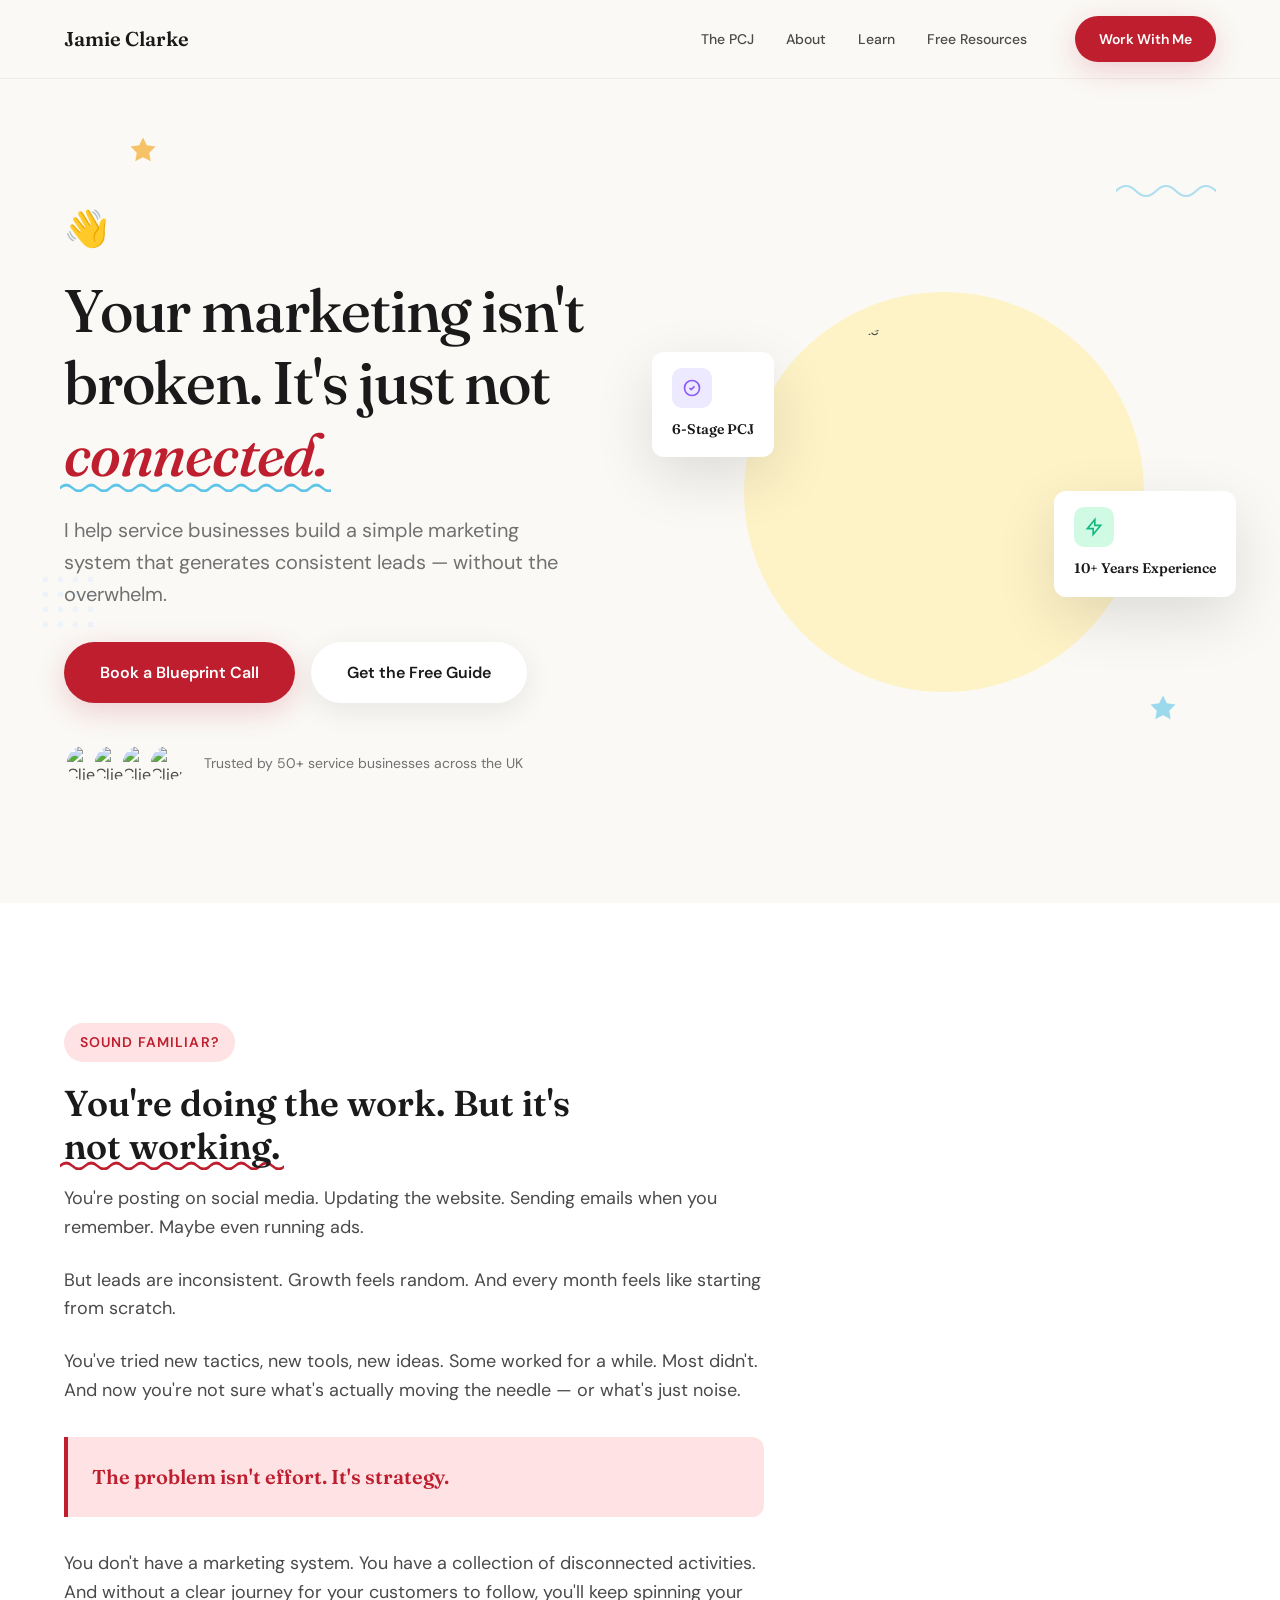
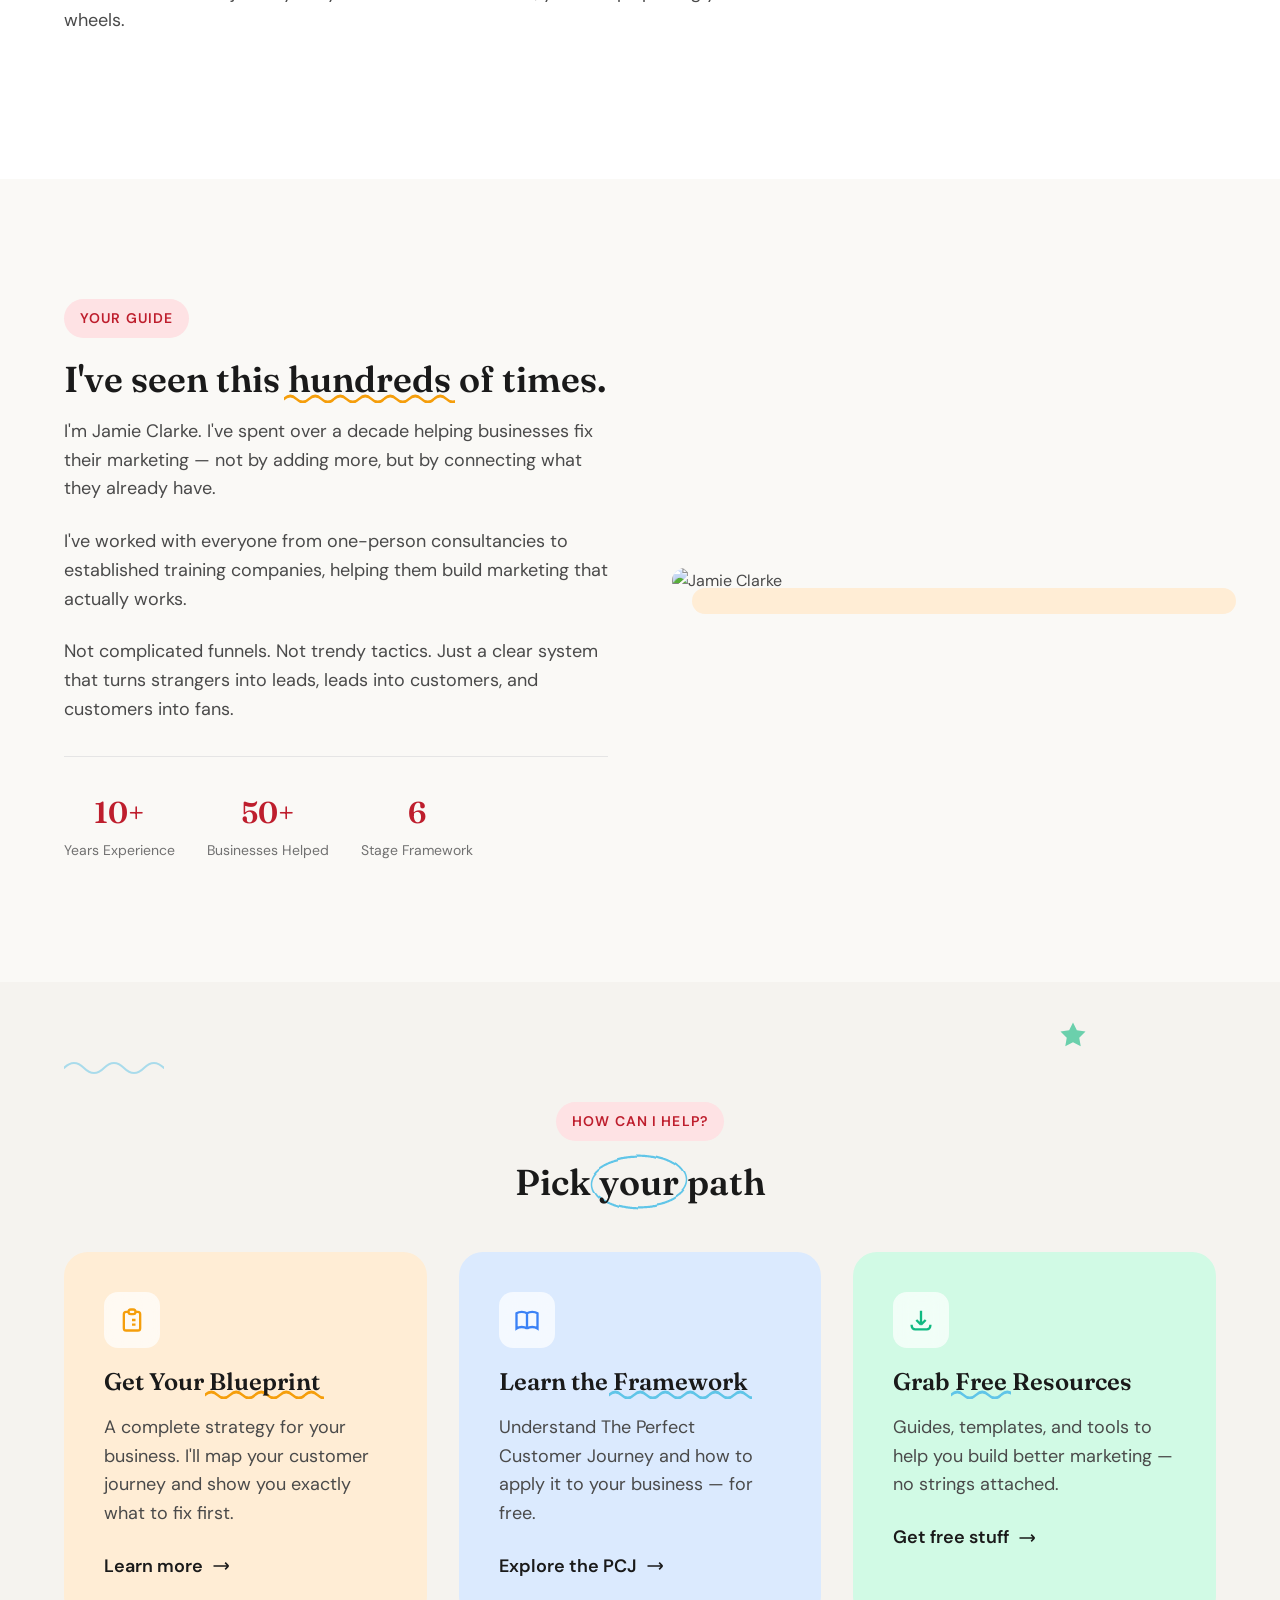
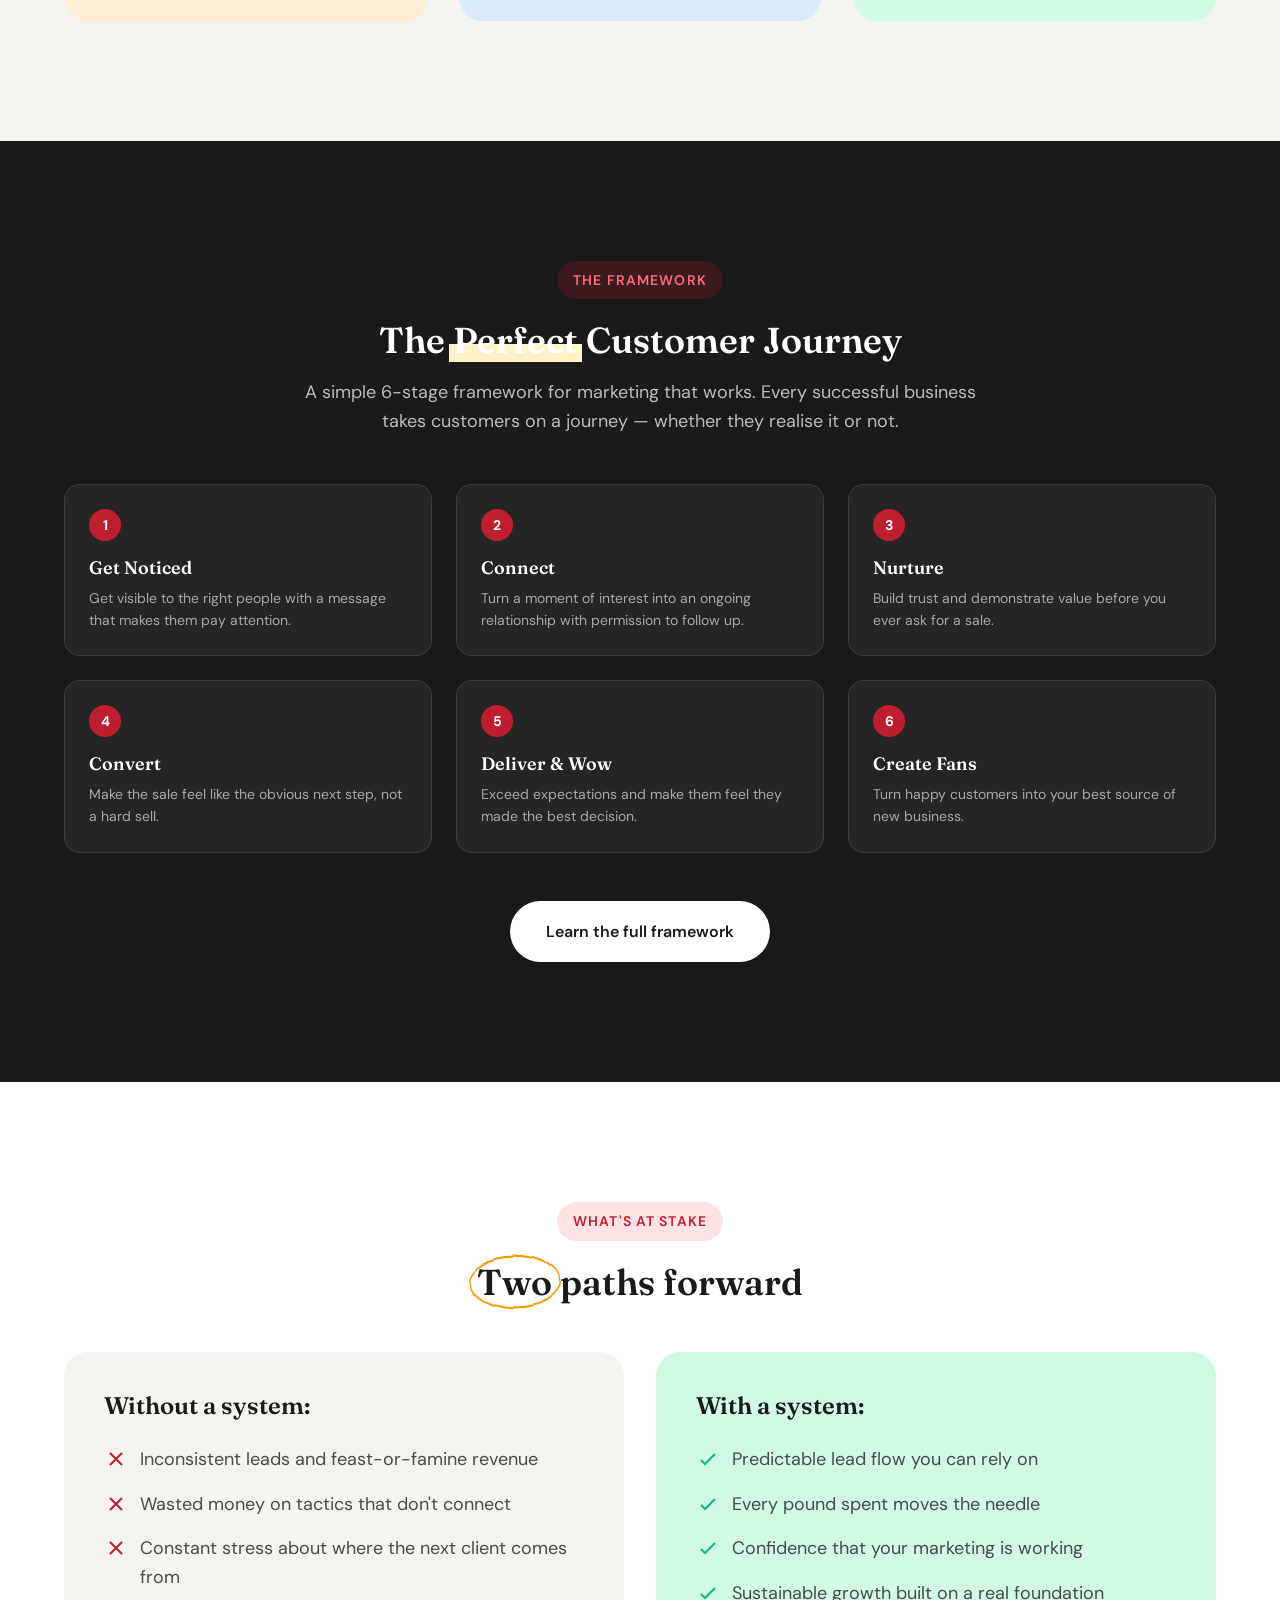
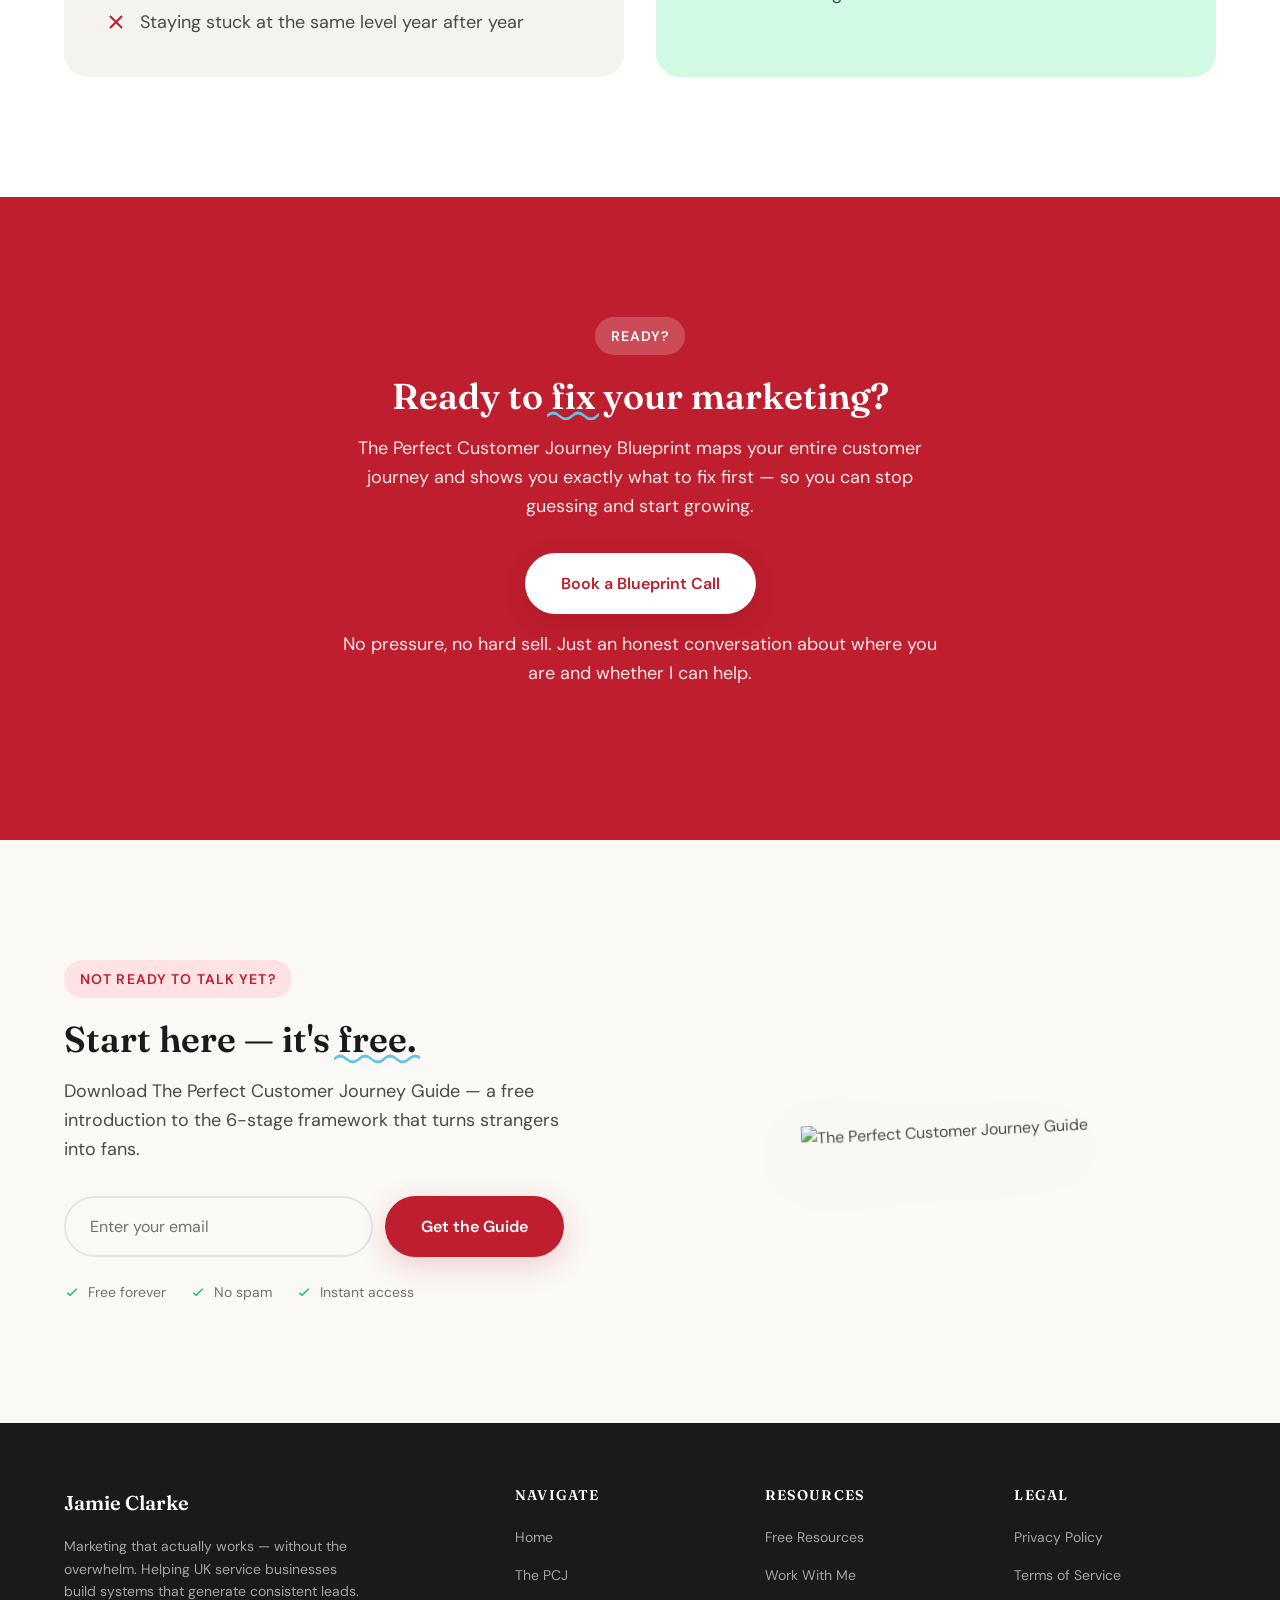
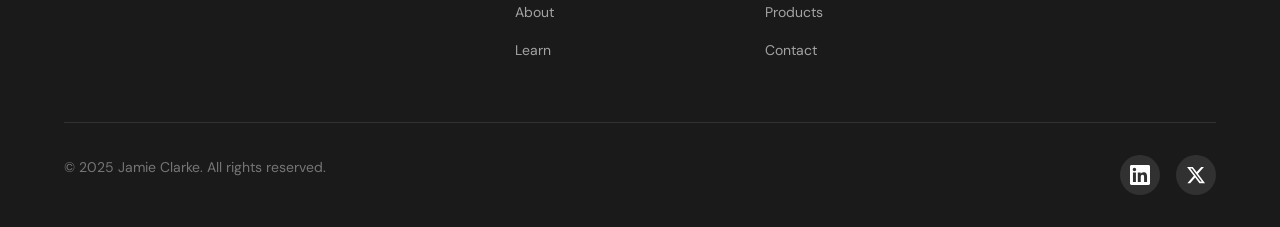
==== commit 4d4c777e: "feat: Add Ali Abdaal-style decorative elements - Add hand-drawn wavy underlines under key words (blu" ====
--- a/index.html
+++ b/index.html
@@ -22,25 +22,25 @@
   <title>Jamie Clarke | Marketing That Actually Works</title>
 
   <!-- Favicon -->
-  <link rel="icon" type="image/svg+xml" href="/images/favicon.svg">
+  <link rel="icon" type="image/svg+xml" href="images/favicon.svg">
 
   <!-- Stylesheets -->
-  <link rel="stylesheet" href="/styles/main.css">
+  <link rel="stylesheet" href="styles/main.css">
 </head>
 <body>
   <!-- Navigation -->
   <nav class="nav" id="nav">
     <div class="container">
       <div class="nav-inner">
-        <a href="/" class="nav-logo">Jamie Clarke</a>
+        <a href="index.html" class="nav-logo">Jamie Clarke</a>
 
         <ul class="nav-links">
-          <li><a href="/pcj.html" class="nav-link">The PCJ</a></li>
-          <li><a href="/about.html" class="nav-link">About</a></li>
-          <li><a href="/blog.html" class="nav-link">Learn</a></li>
-          <li><a href="/freebies.html" class="nav-link">Free Resources</a></li>
+          <li><a href="pcj.html" class="nav-link">The PCJ</a></li>
+          <li><a href="about.html" class="nav-link">About</a></li>
+          <li><a href="blog.html" class="nav-link">Learn</a></li>
+          <li><a href="freebies.html" class="nav-link">Free Resources</a></li>
           <li class="nav-cta">
-            <a href="/blueprint.html" class="btn btn-primary btn-sm">Work With Me</a>
+            <a href="blueprint.html" class="btn btn-primary btn-sm">Work With Me</a>
           </li>
         </ul>
 
@@ -55,28 +55,37 @@
 
   <!-- Mobile Navigation -->
   <div class="nav-mobile" id="navMobile">
-    <a href="/pcj.html" class="nav-mobile-link">The PCJ</a>
-    <a href="/about.html" class="nav-mobile-link">About</a>
-    <a href="/blog.html" class="nav-mobile-link">Learn</a>
-    <a href="/freebies.html" class="nav-mobile-link">Free Resources</a>
-    <a href="/blueprint.html" class="btn btn-primary" style="margin-top: auto;">Work With Me</a>
+    <a href="pcj.html" class="nav-mobile-link">The PCJ</a>
+    <a href="about.html" class="nav-mobile-link">About</a>
+    <a href="blog.html" class="nav-mobile-link">Learn</a>
+    <a href="freebies.html" class="nav-mobile-link">Free Resources</a>
+    <a href="blueprint.html" class="btn btn-primary" style="margin-top: auto;">Work With Me</a>
   </div>
 
   <!-- Hero Section -->
-  <section class="hero">
+  <section class="hero has-decorations">
+    <!-- Decorative Elements -->
+    <div class="decorative-squiggle" style="top: 20%; right: 5%;"></div>
+    <div class="decorative-dots" style="bottom: 30%; left: 3%;"></div>
+    <svg class="decorative-star" style="top: 15%; left: 10%;" viewBox="0 0 24 24" fill="#F59E0B">
+      <path d="M12 2l3.09 6.26L22 9.27l-5 4.87 1.18 6.88L12 17.77l-6.18 3.25L7 14.14 2 9.27l6.91-1.01L12 2z"/>
+    </svg>
+    <svg class="decorative-star" style="bottom: 20%; right: 8%; animation-delay: 1s;" viewBox="0 0 24 24" fill="#60C5E8">
+      <path d="M12 2l3.09 6.26L22 9.27l-5 4.87 1.18 6.88L12 17.77l-6.18 3.25L7 14.14 2 9.27l6.91-1.01L12 2z"/>
+    </svg>
     <div class="container">
       <div class="hero-inner">
         <div class="hero-content animate-on-scroll">
           <span class="hero-wave">👋</span>
           <h1 class="hero-headline">
-            Your marketing isn't broken. It's just not <em>connected.</em>
+            Your marketing isn't broken. It's just not <em><span class="wavy-underline">connected.</span></em>
           </h1>
           <p class="hero-subheadline">
             I help service businesses build a simple marketing system that generates consistent leads — without the overwhelm.
           </p>
           <div class="hero-ctas">
-            <a href="/blueprint.html" class="btn btn-primary">Book a Blueprint Call</a>
-            <a href="/freebies.html" class="btn btn-secondary">Get the Free Guide</a>
+            <a href="blueprint.html" class="btn btn-primary">Book a Blueprint Call</a>
+            <a href="freebies.html" class="btn btn-secondary">Get the Free Guide</a>
           </div>
           <div class="hero-social-proof">
             <div class="avatar-stack">
@@ -123,7 +132,7 @@
     <div class="container">
       <div class="problem-content animate-on-scroll">
         <span class="section-label">Sound Familiar?</span>
-        <h2 class="section-title">You're doing the work. But it's not working.</h2>
+        <h2 class="section-title">You're doing the work. But it's <span class="wavy-underline red">not working.</span></h2>
 
         <p>You're posting on social media. Updating the website. Sending emails when you remember. Maybe even running ads.</p>
 
@@ -146,7 +155,7 @@
       <div class="guide-inner">
         <div class="guide-content animate-on-scroll">
           <span class="section-label">Your Guide</span>
-          <h2 class="section-title">I've seen this hundreds of times.</h2>
+          <h2 class="section-title">I've seen this <span class="wavy-underline yellow">hundreds</span> of times.</h2>
 
           <p>I'm Jamie Clarke. I've spent over a decade helping businesses fix their marketing — not by adding more, but by connecting what they already have.</p>
 
@@ -181,23 +190,28 @@
   </section>
 
   <!-- How Can I Help Section -->
-  <section class="help-section">
+  <section class="help-section has-decorations">
+    <!-- Decorative Elements -->
+    <div class="decorative-squiggle" style="top: 10%; left: 5%;"></div>
+    <svg class="decorative-star" style="top: 5%; right: 15%;" viewBox="0 0 24 24" fill="#10B981">
+      <path d="M12 2l3.09 6.26L22 9.27l-5 4.87 1.18 6.88L12 17.77l-6.18 3.25L7 14.14 2 9.27l6.91-1.01L12 2z"/>
+    </svg>
     <div class="container">
       <div class="section-header center animate-on-scroll">
         <span class="section-label">How Can I Help?</span>
-        <h2 class="section-title">Pick your path</h2>
+        <h2 class="section-title">Pick <span class="circle-accent">your</span> path</h2>
       </div>
 
       <div class="help-cards">
-        <div class="feature-card animate-on-scroll stagger-1">
+        <div class="colorful-card orange animate-on-scroll stagger-1">
           <div class="card-icon yellow">
             <svg width="28" height="28" fill="none" stroke="currentColor" stroke-width="2" viewBox="0 0 24 24">
               <path d="M9 5H7a2 2 0 00-2 2v12a2 2 0 002 2h10a2 2 0 002-2V7a2 2 0 00-2-2h-2M9 5a2 2 0 002 2h2a2 2 0 002-2M9 5a2 2 0 012-2h2a2 2 0 012 2m-3 7h3m-3 4h3m-6-4h.01M9 16h.01"/>
             </svg>
           </div>
-          <h3 class="card-title">Get Your Blueprint</h3>
+          <h3 class="card-title">Get Your <span class="wavy-underline yellow">Blueprint</span></h3>
           <p class="card-description">A complete strategy for your business. I'll map your customer journey and show you exactly what to fix first.</p>
-          <a href="/blueprint.html" class="link-arrow">
+          <a href="blueprint.html" class="link-arrow">
             Learn more
             <svg width="20" height="20" fill="none" stroke="currentColor" stroke-width="2" viewBox="0 0 24 24">
               <path d="M17 8l4 4m0 0l-4 4m4-4H3"/>
@@ -205,15 +219,15 @@
           </a>
         </div>
 
-        <div class="feature-card animate-on-scroll stagger-2">
+        <div class="colorful-card blue animate-on-scroll stagger-2">
           <div class="card-icon blue">
             <svg width="28" height="28" fill="none" stroke="currentColor" stroke-width="2" viewBox="0 0 24 24">
               <path d="M12 6.253v13m0-13C10.832 5.477 9.246 5 7.5 5S4.168 5.477 3 6.253v13C4.168 18.477 5.754 18 7.5 18s3.332.477 4.5 1.253m0-13C13.168 5.477 14.754 5 16.5 5c1.747 0 3.332.477 4.5 1.253v13C19.832 18.477 18.247 18 16.5 18c-1.746 0-3.332.477-4.5 1.253"/>
             </svg>
           </div>
-          <h3 class="card-title">Learn the Framework</h3>
+          <h3 class="card-title">Learn the <span class="wavy-underline">Framework</span></h3>
           <p class="card-description">Understand The Perfect Customer Journey and how to apply it to your business — for free.</p>
-          <a href="/pcj.html" class="link-arrow">
+          <a href="pcj.html" class="link-arrow">
             Explore the PCJ
             <svg width="20" height="20" fill="none" stroke="currentColor" stroke-width="2" viewBox="0 0 24 24">
               <path d="M17 8l4 4m0 0l-4 4m4-4H3"/>
@@ -221,15 +235,15 @@
           </a>
         </div>
 
-        <div class="feature-card animate-on-scroll stagger-3">
+        <div class="colorful-card green animate-on-scroll stagger-3">
           <div class="card-icon green">
             <svg width="28" height="28" fill="none" stroke="currentColor" stroke-width="2" viewBox="0 0 24 24">
               <path d="M4 16v1a3 3 0 003 3h10a3 3 0 003-3v-1m-4-4l-4 4m0 0l-4-4m4 4V4"/>
             </svg>
           </div>
-          <h3 class="card-title">Grab Free Resources</h3>
+          <h3 class="card-title">Grab <span class="wavy-underline">Free</span> Resources</h3>
           <p class="card-description">Guides, templates, and tools to help you build better marketing — no strings attached.</p>
-          <a href="/freebies.html" class="link-arrow">
+          <a href="freebies.html" class="link-arrow">
             Get free stuff
             <svg width="20" height="20" fill="none" stroke="currentColor" stroke-width="2" viewBox="0 0 24 24">
               <path d="M17 8l4 4m0 0l-4 4m4-4H3"/>
@@ -245,7 +259,7 @@
     <div class="container">
       <div class="section-header center animate-on-scroll">
         <span class="section-label">The Framework</span>
-        <h2 class="section-title">The Perfect Customer Journey</h2>
+        <h2 class="section-title">The <span class="highlight-marker">Perfect</span> Customer Journey</h2>
         <p class="section-subtitle">A simple 6-stage framework for marketing that works. Every successful business takes customers on a journey — whether they realise it or not.</p>
       </div>
 
@@ -288,7 +302,7 @@
       </div>
 
       <div class="text-center animate-on-scroll">
-        <a href="/pcj.html" class="btn btn-secondary">Learn the full framework</a>
+        <a href="pcj.html" class="btn btn-secondary">Learn the full framework</a>
       </div>
     </div>
   </section>
@@ -298,7 +312,7 @@
     <div class="container">
       <div class="section-header center animate-on-scroll">
         <span class="section-label">What's at Stake</span>
-        <h2 class="section-title">Two paths forward</h2>
+        <h2 class="section-title"><span class="circle-accent yellow">Two</span> paths forward</h2>
       </div>
 
       <div class="stakes-grid">
@@ -370,9 +384,9 @@
     <div class="container">
       <div class="cta-content animate-on-scroll">
         <span class="section-label">Ready?</span>
-        <h2 class="section-title">Ready to fix your marketing?</h2>
+        <h2 class="section-title">Ready to <span class="wavy-underline">fix</span> your marketing?</h2>
         <p>The Perfect Customer Journey Blueprint maps your entire customer journey and shows you exactly what to fix first — so you can stop guessing and start growing.</p>
-        <a href="/blueprint.html" class="btn btn-secondary">Book a Blueprint Call</a>
+        <a href="blueprint.html" class="btn btn-secondary">Book a Blueprint Call</a>
         <p class="cta-supporting">No pressure, no hard sell. Just an honest conversation about where you are and whether I can help.</p>
       </div>
     </div>
@@ -384,7 +398,7 @@
       <div class="lead-magnet-inner">
         <div class="lead-magnet-content animate-on-scroll">
           <span class="section-label">Not ready to talk yet?</span>
-          <h2>Start here — it's free.</h2>
+          <h2>Start here — it's <span class="wavy-underline">free.</span></h2>
           <p>Download The Perfect Customer Journey Guide — a free introduction to the 6-stage framework that turns strangers into fans.</p>
 
           <form class="lead-magnet-form form-inline" action="#" method="POST">
@@ -433,28 +447,28 @@
         <div class="footer-column">
           <h4>Navigate</h4>
           <ul class="footer-links">
-            <li><a href="/">Home</a></li>
-            <li><a href="/pcj.html">The PCJ</a></li>
-            <li><a href="/about.html">About</a></li>
-            <li><a href="/blog.html">Learn</a></li>
+            <li><a href="index.html">Home</a></li>
+            <li><a href="pcj.html">The PCJ</a></li>
+            <li><a href="about.html">About</a></li>
+            <li><a href="blog.html">Learn</a></li>
           </ul>
         </div>
 
         <div class="footer-column">
           <h4>Resources</h4>
           <ul class="footer-links">
-            <li><a href="/freebies.html">Free Resources</a></li>
-            <li><a href="/blueprint.html">Work With Me</a></li>
-            <li><a href="/products.html">Products</a></li>
-            <li><a href="/contact.html">Contact</a></li>
+            <li><a href="freebies.html">Free Resources</a></li>
+            <li><a href="blueprint.html">Work With Me</a></li>
+            <li><a href="products.html">Products</a></li>
+            <li><a href="contact.html">Contact</a></li>
           </ul>
         </div>
 
         <div class="footer-column">
           <h4>Legal</h4>
           <ul class="footer-links">
-            <li><a href="/privacy.html">Privacy Policy</a></li>
-            <li><a href="/terms.html">Terms of Service</a></li>
+            <li><a href="privacy.html">Privacy Policy</a></li>
+            <li><a href="terms.html">Terms of Service</a></li>
           </ul>
         </div>
       </div>
@@ -478,6 +492,6 @@
   </footer>
 
   <!-- JavaScript -->
-  <script src="/js/main.js"></script>
+  <script src="js/main.js"></script>
 </body>
 </html>
--- a/styles/main.css
+++ b/styles/main.css
@@ -620,26 +620,41 @@
   color: var(--grey-medium);
 }
 
-/* Underline Accent */
-.underline-accent {
+/* ============================================
+   Hand-Drawn Style Elements (Ali Abdaal Style)
+   ============================================ */
+
+/* Wavy Underline - Uses SVG for hand-drawn look */
+.wavy-underline {
   position: relative;
   display: inline-block;
-}
-
-.underline-accent::after {
+  white-space: nowrap;
+}
+
+.wavy-underline::after {
   content: '';
   position: absolute;
-  bottom: 0;
-  left: 0;
-  right: 0;
-  height: 8px;
-  background: linear-gradient(90deg, #60C5E8 0%, #60C5E8 100%);
-  border-radius: 4px;
+  left: -4px;
+  right: -4px;
+  bottom: -2px;
+  height: 12px;
+  background-image: url("data:image/svg+xml,%3Csvg xmlns='http://www.w3.org/2000/svg' viewBox='0 0 100 12' preserveAspectRatio='none'%3E%3Cpath d='M0 8 Q 12.5 2, 25 8 T 50 8 T 75 8 T 100 8' stroke='%2360C5E8' stroke-width='3' fill='none' stroke-linecap='round'/%3E%3C/svg%3E");
+  background-repeat: repeat-x;
+  background-size: 50px 12px;
   z-index: -1;
-  opacity: 0.6;
-}
-
-/* Circle Accent */
+}
+
+/* Yellow wavy underline variant */
+.wavy-underline.yellow::after {
+  background-image: url("data:image/svg+xml,%3Csvg xmlns='http://www.w3.org/2000/svg' viewBox='0 0 100 12' preserveAspectRatio='none'%3E%3Cpath d='M0 8 Q 12.5 2, 25 8 T 50 8 T 75 8 T 100 8' stroke='%23F59E0B' stroke-width='3' fill='none' stroke-linecap='round'/%3E%3C/svg%3E");
+}
+
+/* Red wavy underline variant */
+.wavy-underline.red::after {
+  background-image: url("data:image/svg+xml,%3Csvg xmlns='http://www.w3.org/2000/svg' viewBox='0 0 100 12' preserveAspectRatio='none'%3E%3Cpath d='M0 8 Q 12.5 2, 25 8 T 50 8 T 75 8 T 100 8' stroke='%23BE1E2D' stroke-width='3' fill='none' stroke-linecap='round'/%3E%3C/svg%3E");
+}
+
+/* Hand-drawn Circle Accent */
 .circle-accent {
   position: relative;
   display: inline-block;
@@ -650,12 +665,195 @@
   position: absolute;
   top: 50%;
   left: 50%;
-  transform: translate(-50%, -50%);
-  width: 110%;
-  height: 110%;
-  border: 3px solid #60C5E8;
-  border-radius: 50%;
+  transform: translate(-50%, -50%) rotate(-3deg);
+  width: calc(100% + 20px);
+  height: calc(100% + 16px);
+  background-image: url("data:image/svg+xml,%3Csvg xmlns='http://www.w3.org/2000/svg' viewBox='0 0 200 80' preserveAspectRatio='none'%3E%3Cellipse cx='100' cy='40' rx='95' ry='35' stroke='%2360C5E8' stroke-width='3' fill='none' stroke-linecap='round' stroke-dasharray='2,0'/%3E%3C/svg%3E");
+  background-size: 100% 100%;
   z-index: -1;
+  pointer-events: none;
+}
+
+/* Yellow circle variant */
+.circle-accent.yellow::after {
+  background-image: url("data:image/svg+xml,%3Csvg xmlns='http://www.w3.org/2000/svg' viewBox='0 0 200 80' preserveAspectRatio='none'%3E%3Cellipse cx='100' cy='40' rx='95' ry='35' stroke='%23F59E0B' stroke-width='3' fill='none' stroke-linecap='round'/%3E%3C/svg%3E");
+}
+
+/* Highlight marker effect */
+.highlight-marker {
+  position: relative;
+  display: inline;
+  background: linear-gradient(180deg, transparent 60%, var(--accent-yellow) 60%);
+  padding: 0 4px;
+  margin: 0 -4px;
+}
+
+.highlight-marker.blue {
+  background: linear-gradient(180deg, transparent 60%, var(--accent-blue) 60%);
+}
+
+.highlight-marker.green {
+  background: linear-gradient(180deg, transparent 60%, var(--accent-green) 60%);
+}
+
+/* ============================================
+   Colorful Cards (Full Background)
+   ============================================ */
+.colorful-card {
+  border-radius: var(--radius-xl);
+  padding: 40px;
+  transition: var(--transition-base);
+  position: relative;
+  overflow: hidden;
+}
+
+.colorful-card:hover {
+  transform: translateY(-8px) rotate(-1deg);
+  box-shadow: var(--shadow-pop);
+}
+
+.colorful-card.orange {
+  background: var(--accent-orange);
+}
+
+.colorful-card.blue {
+  background: var(--accent-blue);
+}
+
+.colorful-card.green {
+  background: var(--accent-green);
+}
+
+.colorful-card.yellow {
+  background: var(--accent-yellow);
+}
+
+.colorful-card.purple {
+  background: var(--accent-purple);
+}
+
+.colorful-card .card-icon {
+  background: rgba(255, 255, 255, 0.7);
+  backdrop-filter: blur(10px);
+}
+
+.colorful-card .card-title {
+  font-size: var(--text-2xl);
+  margin-bottom: var(--space-4);
+}
+
+.colorful-card .card-description {
+  color: var(--grey-dark);
+  font-size: var(--text-lg);
+  margin-bottom: var(--space-6);
+}
+
+.colorful-card .link-arrow {
+  font-size: var(--text-lg);
+}
+
+/* ============================================
+   Decorative Elements
+   ============================================ */
+.decorative-bracket {
+  position: absolute;
+  font-size: 120px;
+  font-weight: 300;
+  color: var(--accent-blue);
+  opacity: 0.3;
+  font-family: var(--font-display);
+  pointer-events: none;
+  line-height: 1;
+}
+
+.decorative-bracket.left {
+  left: -40px;
+  top: 50%;
+  transform: translateY(-50%);
+}
+
+.decorative-bracket.right {
+  right: -40px;
+  top: 50%;
+  transform: translateY(-50%);
+}
+
+/* Decorative dots */
+.decorative-dots {
+  position: absolute;
+  width: 60px;
+  height: 60px;
+  background-image: radial-gradient(circle, var(--accent-blue) 3px, transparent 3px);
+  background-size: 15px 15px;
+  opacity: 0.4;
+  pointer-events: none;
+}
+
+/* Decorative arrow */
+.decorative-arrow {
+  position: absolute;
+  width: 80px;
+  height: 40px;
+  opacity: 0.5;
+  pointer-events: none;
+}
+
+.decorative-arrow svg {
+  width: 100%;
+  height: 100%;
+}
+
+/* Decorative scribble/squiggle */
+.decorative-squiggle {
+  position: absolute;
+  width: 100px;
+  height: 20px;
+  background-image: url("data:image/svg+xml,%3Csvg xmlns='http://www.w3.org/2000/svg' viewBox='0 0 100 20'%3E%3Cpath d='M0 10 Q 10 0, 20 10 T 40 10 T 60 10 T 80 10 T 100 10' stroke='%2360C5E8' stroke-width='2' fill='none' stroke-linecap='round'/%3E%3C/svg%3E");
+  background-repeat: no-repeat;
+  background-size: contain;
+  opacity: 0.5;
+  pointer-events: none;
+}
+
+/* Star decoration */
+.decorative-star {
+  position: absolute;
+  width: 30px;
+  height: 30px;
+  opacity: 0.6;
+  pointer-events: none;
+  animation: twinkle 2s ease-in-out infinite;
+}
+
+@keyframes twinkle {
+  0%, 100% { transform: scale(1); opacity: 0.6; }
+  50% { transform: scale(1.2); opacity: 1; }
+}
+
+/* Floating decorations container */
+.has-decorations {
+  position: relative;
+  overflow: visible;
+}
+
+/* ============================================
+   Playful Section Backgrounds
+   ============================================ */
+.section-wavy-bg {
+  position: relative;
+}
+
+.section-wavy-bg::before {
+  content: '';
+  position: absolute;
+  top: 0;
+  left: 0;
+  right: 0;
+  height: 80px;
+  background: url("data:image/svg+xml,%3Csvg xmlns='http://www.w3.org/2000/svg' viewBox='0 0 1440 80' preserveAspectRatio='none'%3E%3Cpath d='M0,40 C360,80 720,0 1080,40 C1260,60 1380,50 1440,40 L1440,0 L0,0 Z' fill='%23FAF9F6'/%3E%3C/svg%3E");
+  background-size: cover;
+  z-index: 1;
+  pointer-events: none;
 }
 
 /* ============================================
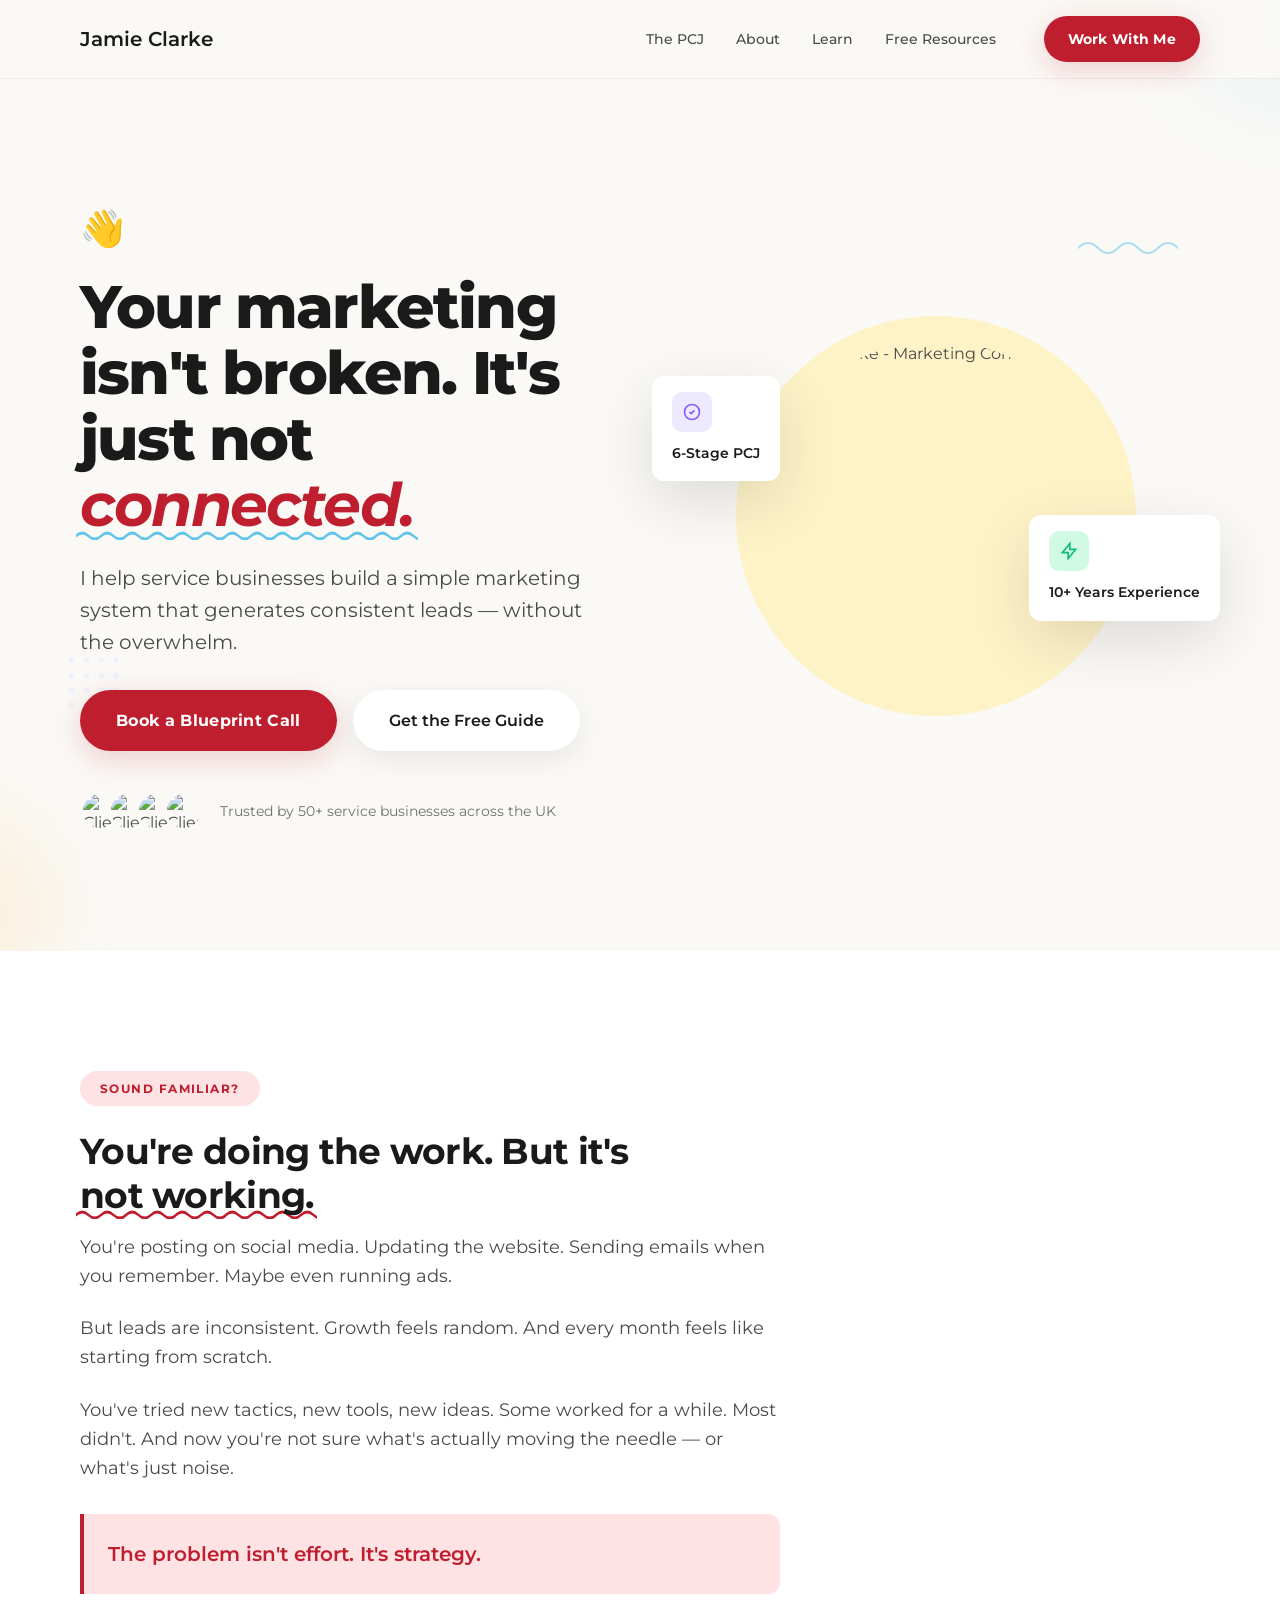
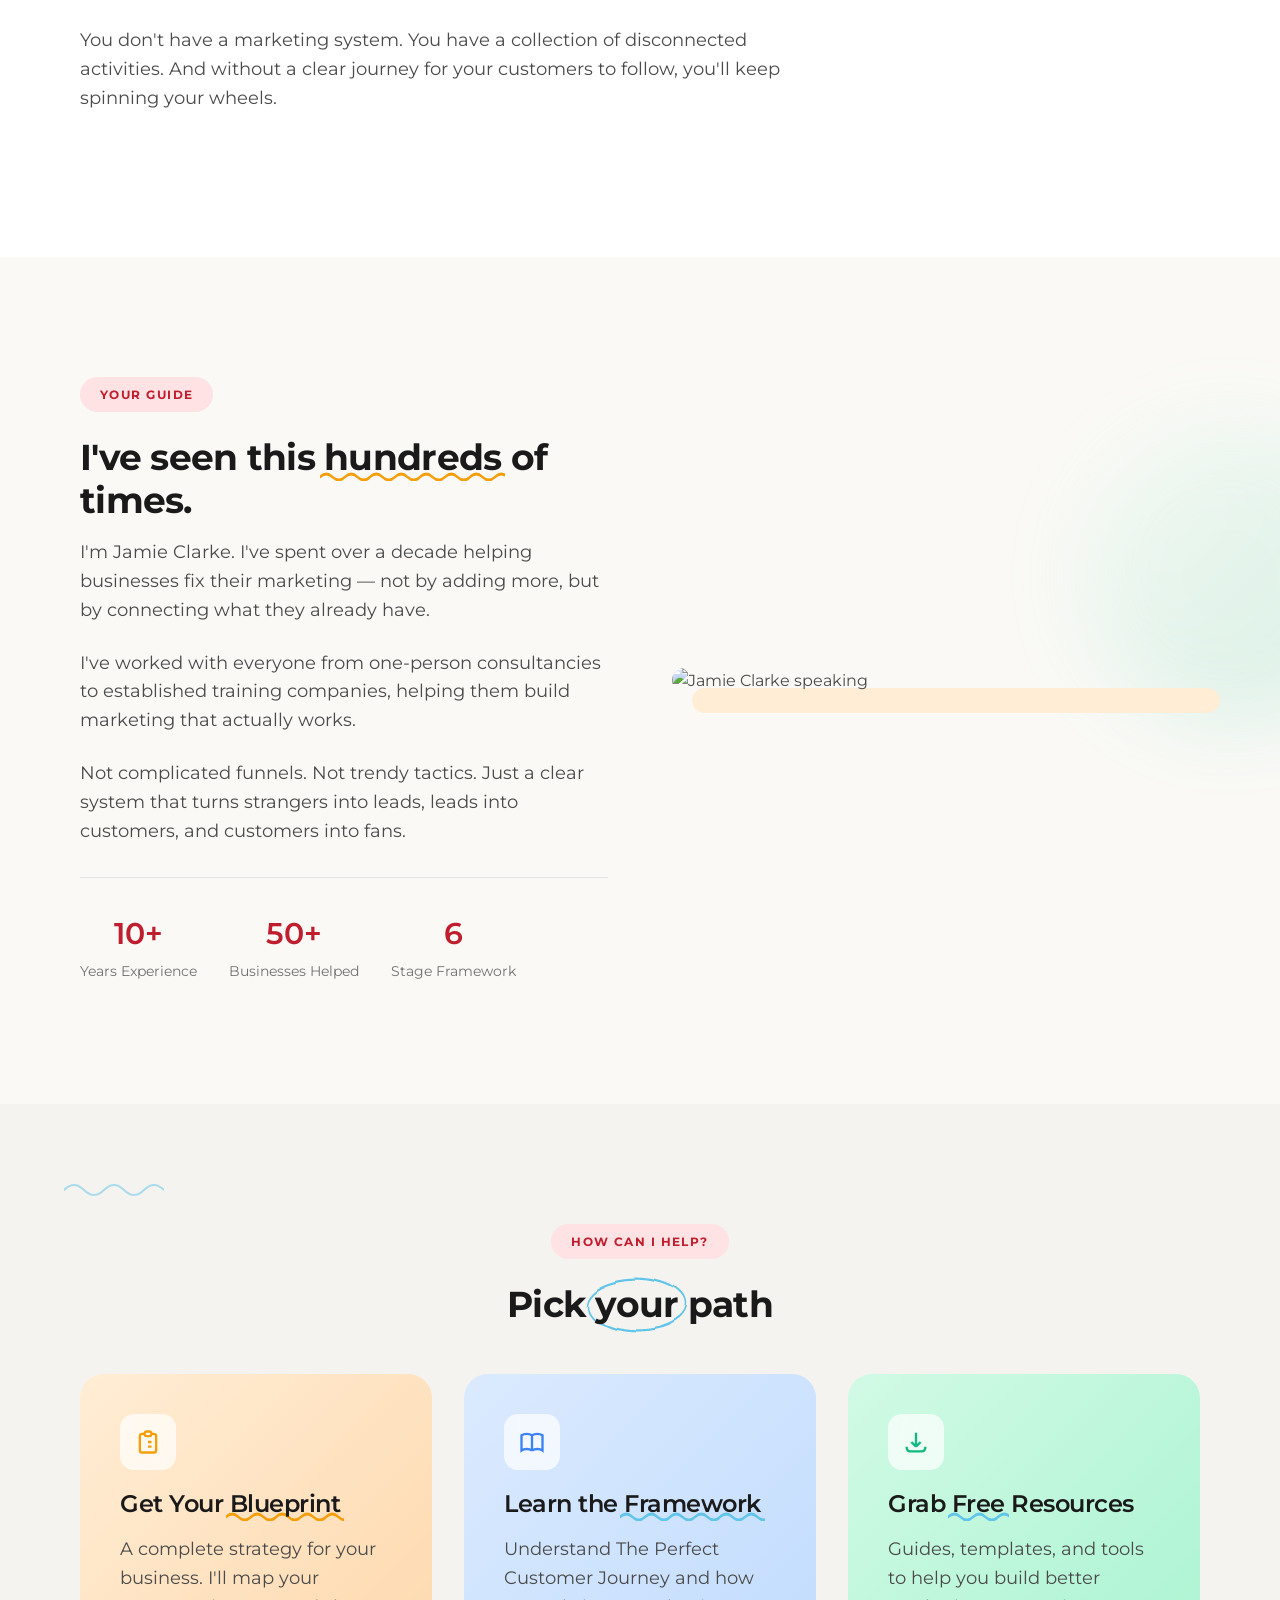
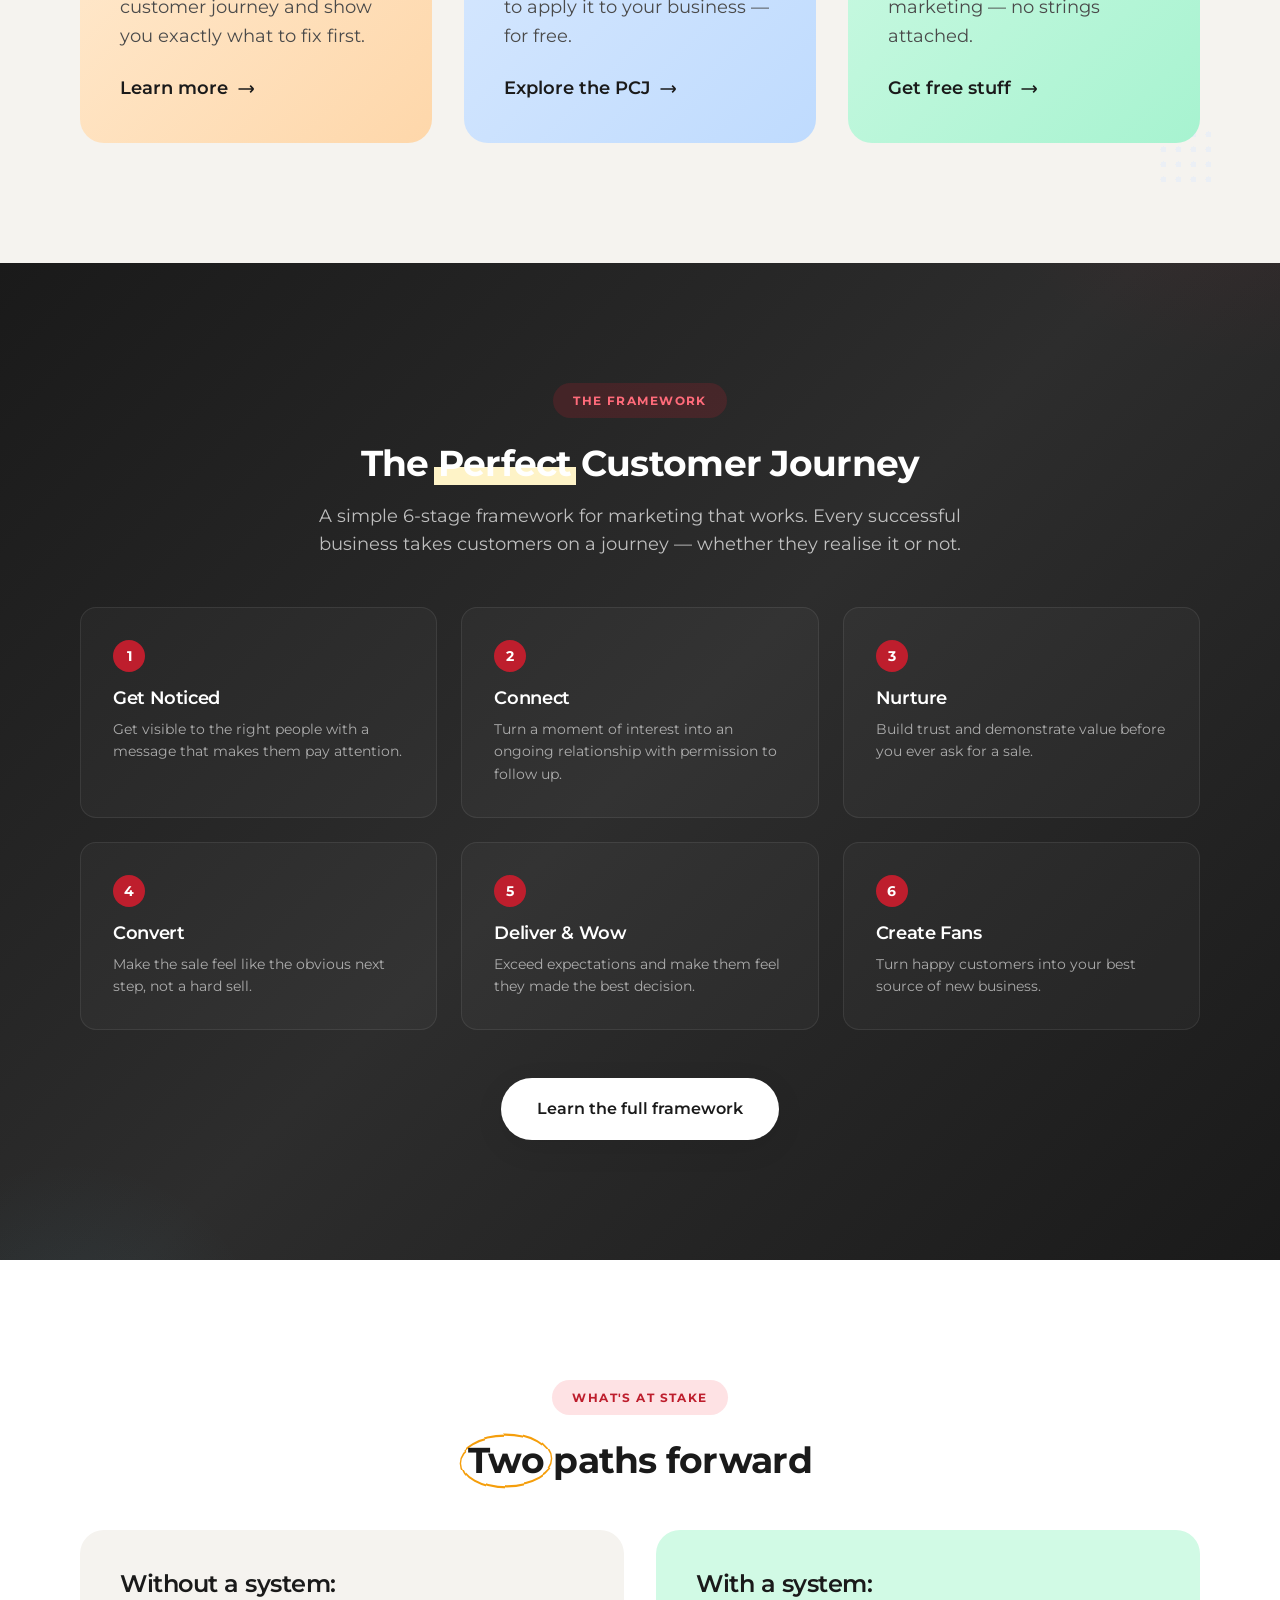
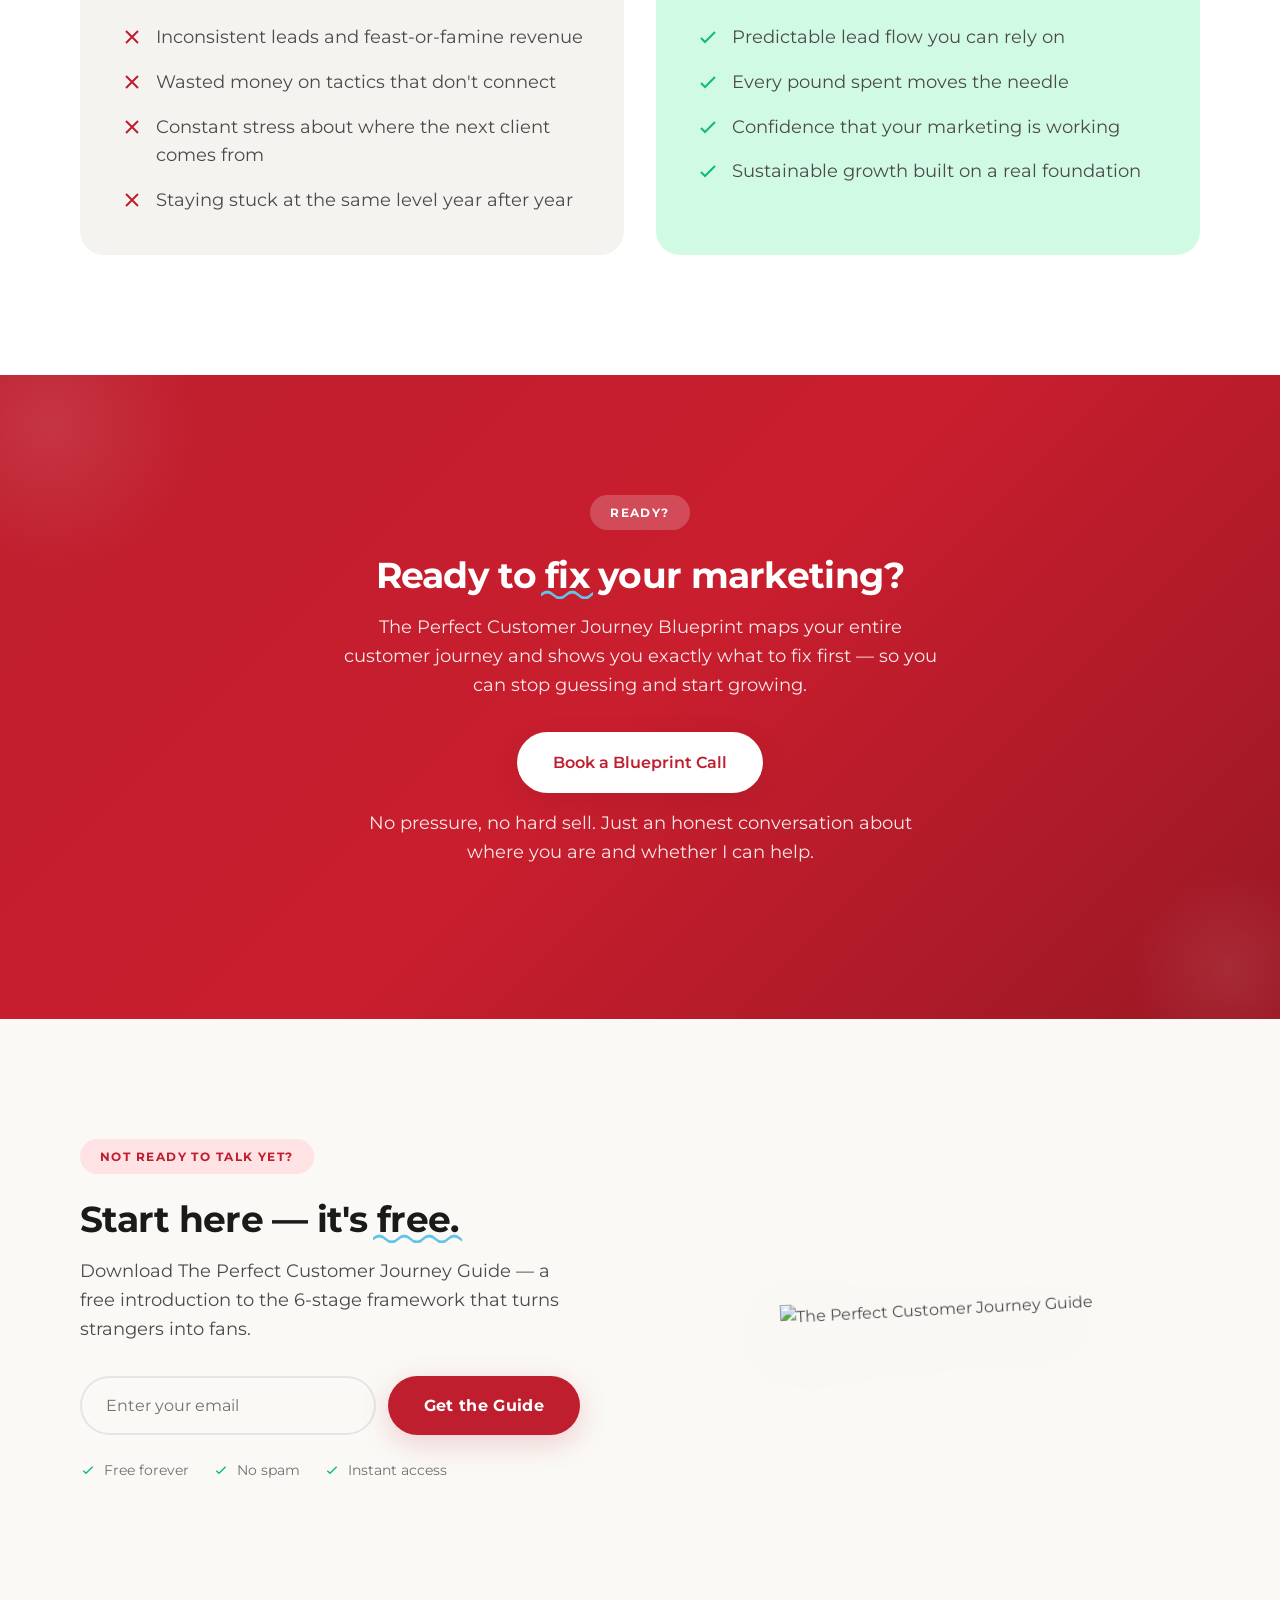
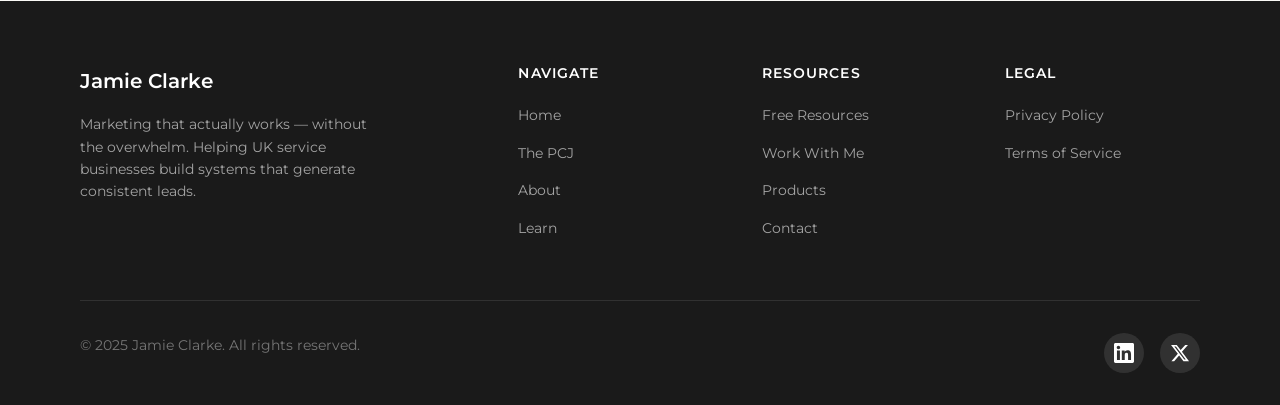
==== commit 2ce1d751: "feat: Major design overhaul with Montserrat font and enhanced UX - Switch to Montserrat font family " ====
--- a/index.html
+++ b/index.html
@@ -65,14 +65,10 @@
   <!-- Hero Section -->
   <section class="hero has-decorations">
     <!-- Decorative Elements -->
-    <div class="decorative-squiggle" style="top: 20%; right: 5%;"></div>
-    <div class="decorative-dots" style="bottom: 30%; left: 3%;"></div>
-    <svg class="decorative-star" style="top: 15%; left: 10%;" viewBox="0 0 24 24" fill="#F59E0B">
-      <path d="M12 2l3.09 6.26L22 9.27l-5 4.87 1.18 6.88L12 17.77l-6.18 3.25L7 14.14 2 9.27l6.91-1.01L12 2z"/>
-    </svg>
-    <svg class="decorative-star" style="bottom: 20%; right: 8%; animation-delay: 1s;" viewBox="0 0 24 24" fill="#60C5E8">
-      <path d="M12 2l3.09 6.26L22 9.27l-5 4.87 1.18 6.88L12 17.77l-6.18 3.25L7 14.14 2 9.27l6.91-1.01L12 2z"/>
-    </svg>
+    <div class="decorative-blob" style="top: -100px; right: -100px; background: linear-gradient(135deg, #DBEAFE 0%, #60C5E8 100%);"></div>
+    <div class="decorative-blob" style="bottom: -50px; left: -150px; background: linear-gradient(135deg, #FEF3C7 0%, #F59E0B 100%); animation-delay: -4s;"></div>
+    <div class="decorative-squiggle" style="top: 25%; right: 8%;"></div>
+    <div class="decorative-dots" style="bottom: 25%; left: 5%;"></div>
     <div class="container">
       <div class="hero-inner">
         <div class="hero-content animate-on-scroll">
@@ -98,10 +94,10 @@
           </div>
         </div>
 
-        <div class="hero-image animate-on-scroll fade-in-right">
+        <div class="hero-image animate-on-scroll fade-in-right float-animation">
           <div class="hero-image-wrapper">
             <div class="hero-image-bg"></div>
-            <img src="https://images.unsplash.com/photo-1507003211169-0a1dd7228f2d?w=400&h=400&fit=crop&crop=face" alt="Jamie Clarke" class="hero-image-main">
+            <img src="https://images.unsplash.com/photo-1472099645785-5658abf4ff4e?w=400&h=400&fit=crop&crop=face&q=80" alt="Jamie Clarke - Marketing Consultant" class="hero-image-main">
 
             <!-- Floating Cards -->
             <div class="floating-card floating-card-1">
@@ -150,7 +146,8 @@
   </section>
 
   <!-- Guide Section -->
-  <section class="guide-section">
+  <section class="guide-section has-decorations">
+    <div class="decorative-blob" style="top: 20%; right: -100px; width: 300px; height: 300px; background: linear-gradient(135deg, #D1FAE5 0%, #10B981 100%);"></div>
     <div class="container">
       <div class="guide-inner">
         <div class="guide-content animate-on-scroll">
@@ -179,10 +176,10 @@
           </div>
         </div>
 
-        <div class="guide-image animate-on-scroll fade-in-right">
+        <div class="guide-image animate-on-scroll fade-in-right rotate-in">
           <div class="guide-image-wrapper">
             <div class="guide-image-bg"></div>
-            <img src="https://images.unsplash.com/photo-1560250097-0b93528c311a?w=500&h=600&fit=crop" alt="Jamie Clarke" class="guide-image-main">
+            <img src="https://images.unsplash.com/photo-1519085360753-af0119f7cbe7?w=500&h=600&fit=crop&q=80" alt="Jamie Clarke speaking" class="guide-image-main">
           </div>
         </div>
       </div>
@@ -193,9 +190,7 @@
   <section class="help-section has-decorations">
     <!-- Decorative Elements -->
     <div class="decorative-squiggle" style="top: 10%; left: 5%;"></div>
-    <svg class="decorative-star" style="top: 5%; right: 15%;" viewBox="0 0 24 24" fill="#10B981">
-      <path d="M12 2l3.09 6.26L22 9.27l-5 4.87 1.18 6.88L12 17.77l-6.18 3.25L7 14.14 2 9.27l6.91-1.01L12 2z"/>
-    </svg>
+    <div class="decorative-dots" style="bottom: 10%; right: 5%;"></div>
     <div class="container">
       <div class="section-header center animate-on-scroll">
         <span class="section-label">How Can I Help?</span>
@@ -428,8 +423,8 @@
           </div>
         </div>
 
-        <div class="lead-magnet-image animate-on-scroll fade-in-right">
-          <img src="https://placehold.co/350x450/FAF9F6/1a1a1a?text=PCJ+Guide" alt="The Perfect Customer Journey Guide" class="lead-magnet-mockup">
+        <div class="lead-magnet-image animate-on-scroll fade-in-right scale-in">
+          <img src="https://placehold.co/350x450/1a1a1a/FAF9F6?text=The%0APCJ%0AGuide&font=montserrat" alt="The Perfect Customer Journey Guide" class="lead-magnet-mockup">
         </div>
       </div>
     </div>
--- a/styles/main.css
+++ b/styles/main.css
@@ -2,8 +2,8 @@
    JAMIE CLARKE ONLINE - Design System
    ============================================ */
 
-/* Google Fonts Import */
-@import url('https://fonts.googleapis.com/css2?family=DM+Sans:ital,opsz,wght@0,9..40,100..1000;1,9..40,100..1000&family=Fraunces:ital,opsz,wght@0,9..144,100..900;1,9..144,100..900&display=swap');
+/* Google Fonts Import - Montserrat */
+@import url('https://fonts.googleapis.com/css2?family=Montserrat:ital,wght@0,300;0,400;0,500;0,600;0,700;0,800;0,900;1,400;1,500;1,600&display=swap');
 
 /* ============================================
    CSS Variables - Design Tokens
@@ -37,8 +37,8 @@
   --accent-orange-dark: #F97316;
 
   /* Typography */
-  --font-display: 'Fraunces', Georgia, serif;
-  --font-body: 'DM Sans', -apple-system, BlinkMacSystemFont, sans-serif;
+  --font-display: 'Montserrat', -apple-system, BlinkMacSystemFont, sans-serif;
+  --font-body: 'Montserrat', -apple-system, BlinkMacSystemFont, sans-serif;
 
   /* Font Sizes */
   --text-xs: 0.75rem;
@@ -117,23 +117,24 @@
 /* Headings */
 h1, h2, h3, h4, h5, h6 {
   font-family: var(--font-display);
-  font-weight: 600;
+  font-weight: 700;
   color: var(--black);
   line-height: 1.2;
-}
-
-h1 { font-size: var(--text-5xl); }
-h2 { font-size: var(--text-4xl); }
-h3 { font-size: var(--text-3xl); }
-h4 { font-size: var(--text-2xl); }
-h5 { font-size: var(--text-xl); }
-h6 { font-size: var(--text-lg); }
+  letter-spacing: -0.02em;
+}
+
+h1 { font-size: var(--text-5xl); font-weight: 800; }
+h2 { font-size: var(--text-4xl); font-weight: 700; }
+h3 { font-size: var(--text-3xl); font-weight: 700; }
+h4 { font-size: var(--text-2xl); font-weight: 600; }
+h5 { font-size: var(--text-xl); font-weight: 600; }
+h6 { font-size: var(--text-lg); font-weight: 600; }
 
 /* Display heading for hero */
 .display {
   font-size: var(--text-6xl);
-  font-weight: 500;
-  letter-spacing: -0.02em;
+  font-weight: 800;
+  letter-spacing: -0.03em;
 }
 
 p {
@@ -167,7 +168,7 @@
   width: 100%;
   max-width: 1200px;
   margin: 0 auto;
-  padding: 0 var(--space-6);
+  padding: 0 var(--space-10);
 }
 
 .container-narrow {
@@ -378,25 +379,28 @@
   background: var(--red);
   color: var(--white);
   box-shadow: var(--shadow-red);
+  font-weight: 700;
+  letter-spacing: 0.02em;
 }
 
 .btn-primary:hover {
   background: var(--red-dark);
   color: var(--white);
-  transform: translateY(-3px);
-  box-shadow: 0 12px 35px rgba(190, 30, 45, 0.25);
+  transform: translateY(-4px) scale(1.02);
+  box-shadow: 0 15px 40px rgba(190, 30, 45, 0.3);
 }
 
 .btn-secondary {
   background: var(--white);
   color: var(--black);
   box-shadow: var(--shadow-md);
+  font-weight: 600;
 }
 
 .btn-secondary:hover {
   color: var(--black);
-  transform: translateY(-3px);
-  box-shadow: var(--shadow-lg);
+  transform: translateY(-4px) scale(1.02);
+  box-shadow: var(--shadow-pop);
 }
 
 .btn-outline {
@@ -588,15 +592,15 @@
   display: inline-flex;
   align-items: center;
   gap: var(--space-2);
-  font-size: var(--text-sm);
-  font-weight: 600;
-  letter-spacing: 0.08em;
+  font-size: var(--text-xs);
+  font-weight: 700;
+  letter-spacing: 0.12em;
   text-transform: uppercase;
   color: var(--red);
   background: var(--red-light);
-  padding: var(--space-2) var(--space-4);
+  padding: var(--space-2) var(--space-5);
   border-radius: var(--radius-full);
-  margin-bottom: var(--space-5);
+  margin-bottom: var(--space-6);
 }
 
 /* Section Headers */
@@ -713,23 +717,23 @@
 }
 
 .colorful-card.orange {
-  background: var(--accent-orange);
+  background: linear-gradient(135deg, var(--accent-orange) 0%, #FED7AA 100%);
 }
 
 .colorful-card.blue {
-  background: var(--accent-blue);
+  background: linear-gradient(135deg, var(--accent-blue) 0%, #BFDBFE 100%);
 }
 
 .colorful-card.green {
-  background: var(--accent-green);
+  background: linear-gradient(135deg, var(--accent-green) 0%, #A7F3D0 100%);
 }
 
 .colorful-card.yellow {
-  background: var(--accent-yellow);
+  background: linear-gradient(135deg, var(--accent-yellow) 0%, #FDE68A 100%);
 }
 
 .colorful-card.purple {
-  background: var(--accent-purple);
+  background: linear-gradient(135deg, var(--accent-purple) 0%, #DDD6FE 100%);
 }
 
 .colorful-card .card-icon {
@@ -815,19 +819,23 @@
   pointer-events: none;
 }
 
-/* Star decoration */
-.decorative-star {
+/* Floating blob decoration */
+.decorative-blob {
   position: absolute;
-  width: 30px;
-  height: 30px;
-  opacity: 0.6;
+  width: 200px;
+  height: 200px;
+  border-radius: 50%;
+  background: linear-gradient(135deg, var(--accent-yellow) 0%, var(--accent-orange) 100%);
+  opacity: 0.15;
   pointer-events: none;
-  animation: twinkle 2s ease-in-out infinite;
-}
-
-@keyframes twinkle {
-  0%, 100% { transform: scale(1); opacity: 0.6; }
-  50% { transform: scale(1.2); opacity: 1; }
+  filter: blur(40px);
+  animation: blob-float 8s ease-in-out infinite;
+}
+
+@keyframes blob-float {
+  0%, 100% { transform: translate(0, 0) scale(1); }
+  33% { transform: translate(20px, -20px) scale(1.05); }
+  66% { transform: translate(-10px, 10px) scale(0.95); }
 }
 
 /* Floating decorations container */
@@ -950,21 +958,25 @@
 
 .hero-headline {
   font-size: clamp(2.5rem, 5vw, var(--text-6xl));
-  font-weight: 500;
+  font-weight: 800;
   margin-bottom: var(--space-6);
-  letter-spacing: -0.02em;
+  letter-spacing: -0.03em;
+  line-height: 1.1;
 }
 
 .hero-headline em {
   font-style: italic;
   color: var(--red);
+  font-weight: 700;
 }
 
 .hero-subheadline {
   font-size: var(--text-xl);
-  color: var(--grey-medium);
+  color: var(--grey-dark);
   margin-bottom: var(--space-8);
-  max-width: 500px;
+  max-width: 520px;
+  line-height: 1.6;
+  font-weight: 400;
 }
 
 .hero-ctas {
@@ -1197,8 +1209,32 @@
    PCJ Section (Dark)
    ============================================ */
 .pcj-section {
-  background: var(--black);
+  background: linear-gradient(135deg, #1a1a1a 0%, #2d2d2d 50%, #1a1a1a 100%);
   color: var(--white);
+  position: relative;
+  overflow: hidden;
+}
+
+.pcj-section::before {
+  content: '';
+  position: absolute;
+  top: -50%;
+  right: -20%;
+  width: 600px;
+  height: 600px;
+  background: radial-gradient(circle, rgba(190, 30, 45, 0.1) 0%, transparent 70%);
+  pointer-events: none;
+}
+
+.pcj-section::after {
+  content: '';
+  position: absolute;
+  bottom: -30%;
+  left: -10%;
+  width: 400px;
+  height: 400px;
+  background: radial-gradient(circle, rgba(96, 197, 232, 0.08) 0%, transparent 70%);
+  pointer-events: none;
 }
 
 .pcj-section .section-label {
@@ -1222,16 +1258,20 @@
 }
 
 .pcj-stage {
-  background: rgba(255, 255, 255, 0.05);
+  background: rgba(255, 255, 255, 0.03);
   border-radius: var(--radius-lg);
-  padding: var(--space-6);
+  padding: var(--space-8);
   transition: var(--transition-base);
-  border: 1px solid rgba(255, 255, 255, 0.1);
+  border: 1px solid rgba(255, 255, 255, 0.08);
+  position: relative;
+  z-index: 1;
 }
 
 .pcj-stage:hover {
-  background: rgba(255, 255, 255, 0.1);
-  transform: translateY(-4px);
+  background: rgba(255, 255, 255, 0.08);
+  transform: translateY(-6px);
+  border-color: rgba(190, 30, 45, 0.3);
+  box-shadow: 0 20px 40px rgba(0, 0, 0, 0.3);
 }
 
 .pcj-stage-number {
@@ -1329,9 +1369,33 @@
    CTA Section
    ============================================ */
 .cta-section {
-  background: var(--red);
+  background: linear-gradient(135deg, var(--red) 0%, #c91e2e 50%, var(--red-dark) 100%);
   color: var(--white);
   text-align: center;
+  position: relative;
+  overflow: hidden;
+}
+
+.cta-section::before {
+  content: '';
+  position: absolute;
+  top: -100px;
+  left: -100px;
+  width: 300px;
+  height: 300px;
+  background: radial-gradient(circle, rgba(255, 255, 255, 0.1) 0%, transparent 70%);
+  pointer-events: none;
+}
+
+.cta-section::after {
+  content: '';
+  position: absolute;
+  bottom: -50px;
+  right: -50px;
+  width: 200px;
+  height: 200px;
+  background: radial-gradient(circle, rgba(255, 255, 255, 0.08) 0%, transparent 70%);
+  pointer-events: none;
 }
 
 .cta-section .section-label {
@@ -1536,8 +1600,9 @@
    ============================================ */
 .animate-on-scroll {
   opacity: 0;
-  transform: translateY(40px);
-  transition: opacity 0.8s ease, transform 0.8s ease;
+  transform: translateY(50px);
+  transition: opacity 0.9s cubic-bezier(0.16, 1, 0.3, 1),
+              transform 0.9s cubic-bezier(0.16, 1, 0.3, 1);
 }
 
 .animate-on-scroll.visible {
@@ -1556,18 +1621,85 @@
 /* Fade in from different directions */
 .fade-in-left {
   opacity: 0;
-  transform: translateX(-40px);
+  transform: translateX(-60px);
 }
 
 .fade-in-right {
   opacity: 0;
-  transform: translateX(40px);
+  transform: translateX(60px);
 }
 
 .fade-in-left.visible,
 .fade-in-right.visible {
   opacity: 1;
   transform: translateX(0);
+}
+
+/* Scale up animation */
+.scale-in {
+  opacity: 0;
+  transform: scale(0.9);
+}
+
+.scale-in.visible {
+  opacity: 1;
+  transform: scale(1);
+}
+
+/* Rotate in animation */
+.rotate-in {
+  opacity: 0;
+  transform: rotate(-5deg) translateY(30px);
+}
+
+.rotate-in.visible {
+  opacity: 1;
+  transform: rotate(0) translateY(0);
+}
+
+/* Blur in animation */
+.blur-in {
+  opacity: 0;
+  filter: blur(10px);
+  transform: translateY(20px);
+}
+
+.blur-in.visible {
+  opacity: 1;
+  filter: blur(0);
+  transform: translateY(0);
+}
+
+/* Continuous floating animation */
+.float-animation {
+  animation: gentle-float 6s ease-in-out infinite;
+}
+
+@keyframes gentle-float {
+  0%, 100% { transform: translateY(0); }
+  50% { transform: translateY(-15px); }
+}
+
+/* Pulse animation for CTAs */
+.pulse-hover:hover {
+  animation: pulse 1s ease-in-out infinite;
+}
+
+@keyframes pulse {
+  0%, 100% { transform: scale(1); }
+  50% { transform: scale(1.02); }
+}
+
+/* Gradient shift animation */
+.gradient-shift {
+  background-size: 200% 200%;
+  animation: gradient-move 8s ease infinite;
+}
+
+@keyframes gradient-move {
+  0% { background-position: 0% 50%; }
+  50% { background-position: 100% 50%; }
+  100% { background-position: 0% 50%; }
 }
 
 /* ============================================
@@ -1915,7 +2047,17 @@
 /* ============================================
    Responsive Design
    ============================================ */
+
+/* Tablet Landscape (iPad) */
 @media (max-width: 1024px) {
+  .container {
+    padding: 0 var(--space-12);
+  }
+
+  section {
+    padding: 100px 0;
+  }
+
   .hero-inner {
     grid-template-columns: 1fr;
     gap: var(--space-12);
@@ -1929,6 +2071,10 @@
     justify-content: center;
   }
 
+  .hero-headline {
+    font-size: clamp(2.2rem, 4.5vw, 3.5rem);
+  }
+
   .guide-inner {
     grid-template-columns: 1fr;
     gap: var(--space-12);
@@ -1949,9 +2095,14 @@
 
   .footer-inner {
     grid-template-columns: repeat(2, 1fr);
-  }
-
-  .help-cards,
+    gap: var(--space-10);
+  }
+
+  .help-cards {
+    grid-template-columns: repeat(3, 1fr);
+    gap: var(--space-6);
+  }
+
   .pcj-stages {
     grid-template-columns: repeat(2, 1fr);
   }
@@ -1959,14 +2110,34 @@
   .deliverables-list {
     grid-template-columns: 1fr;
   }
+
+  .colorful-card {
+    padding: 32px;
+  }
+
+  .stakes-grid {
+    gap: var(--space-6);
+  }
+}
+
+/* Tablet Portrait */
+@media (max-width: 900px) {
+  .help-cards {
+    grid-template-columns: 1fr;
+    gap: var(--space-6);
+  }
 }
 
 @media (max-width: 768px) {
+  .container {
+    padding: 0 var(--space-8);
+  }
+
   section {
     padding: var(--section-padding-mobile) 0;
   }
 
-  h1 { font-size: var(--text-4xl); }
+  h1 { font-size: var(--text-4xl); font-weight: 800; }
   h2 { font-size: var(--text-3xl); }
   h3 { font-size: var(--text-2xl); }
 
@@ -2060,6 +2231,14 @@
   .pcj-stage-labels {
     flex-direction: row;
     gap: var(--space-4);
+  }
+
+  .colorful-card {
+    padding: 28px;
+  }
+
+  .section-header {
+    margin-bottom: var(--space-10);
   }
 }
 
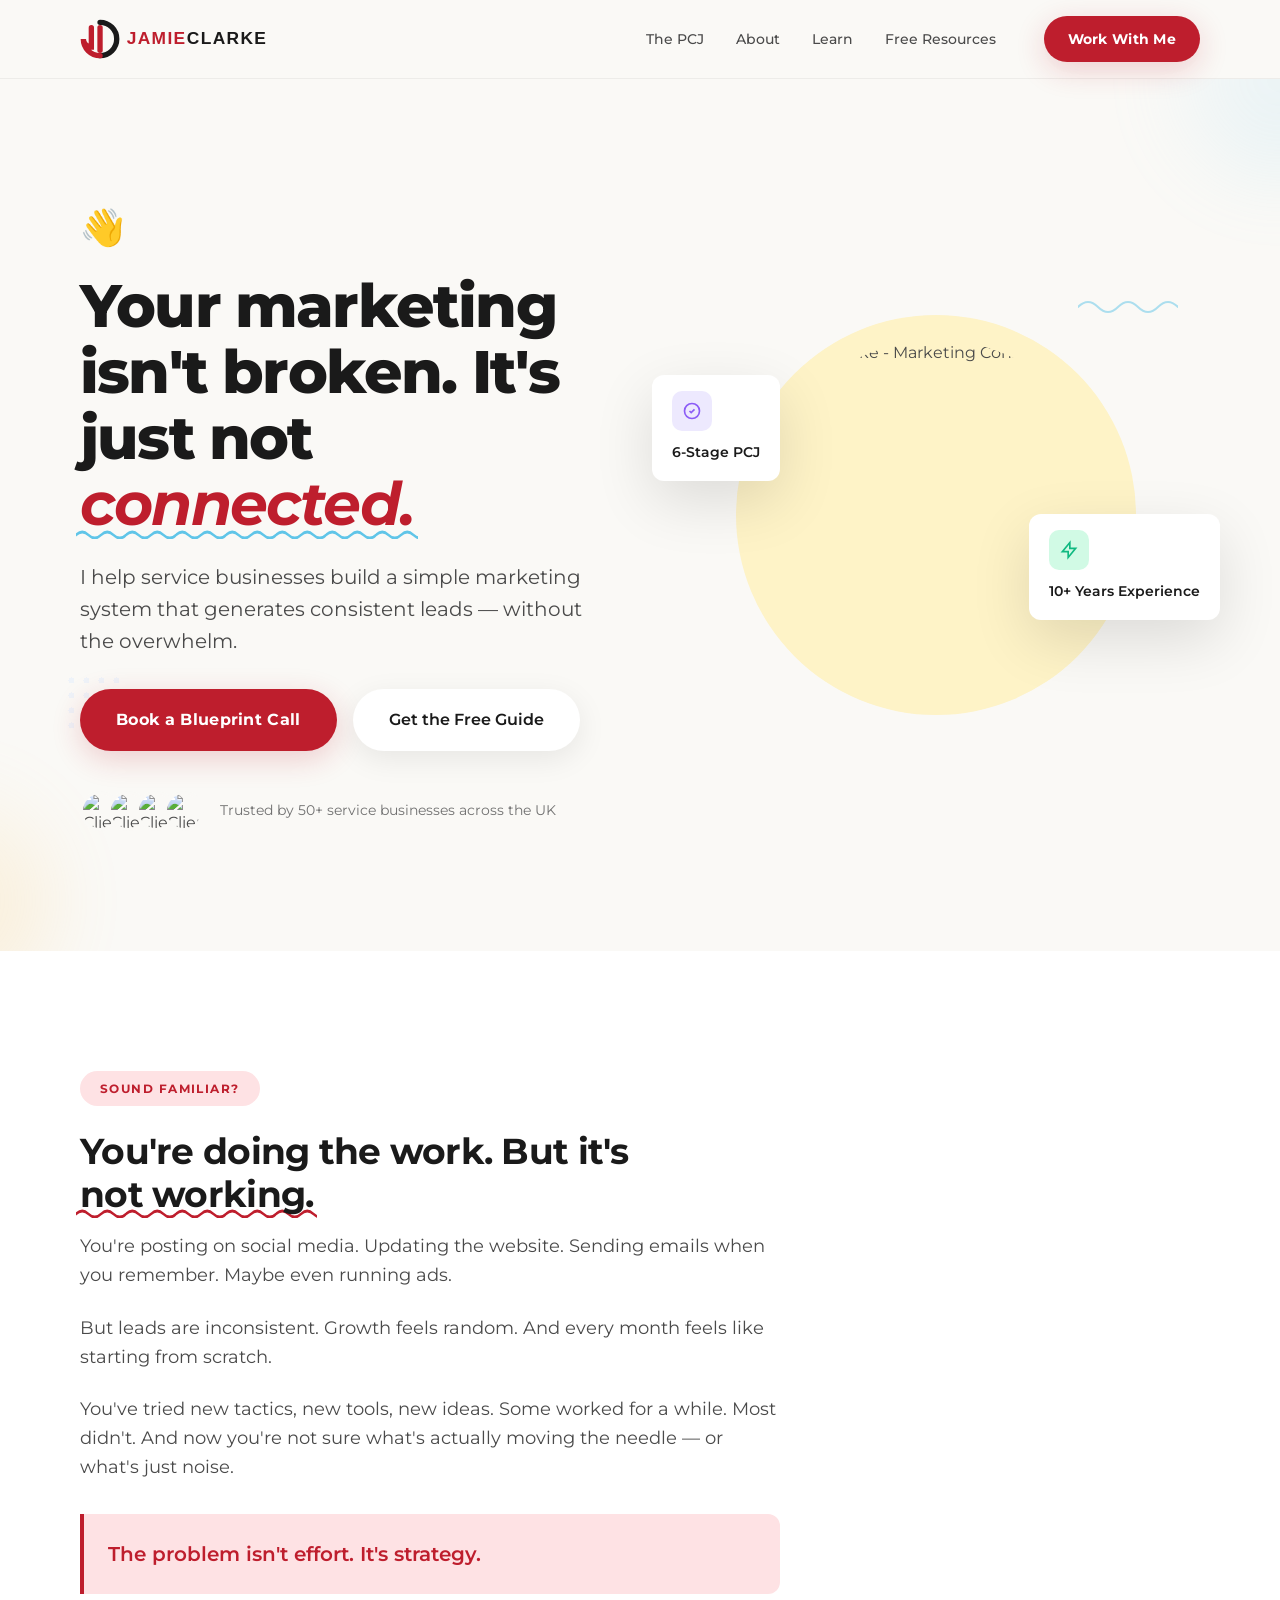
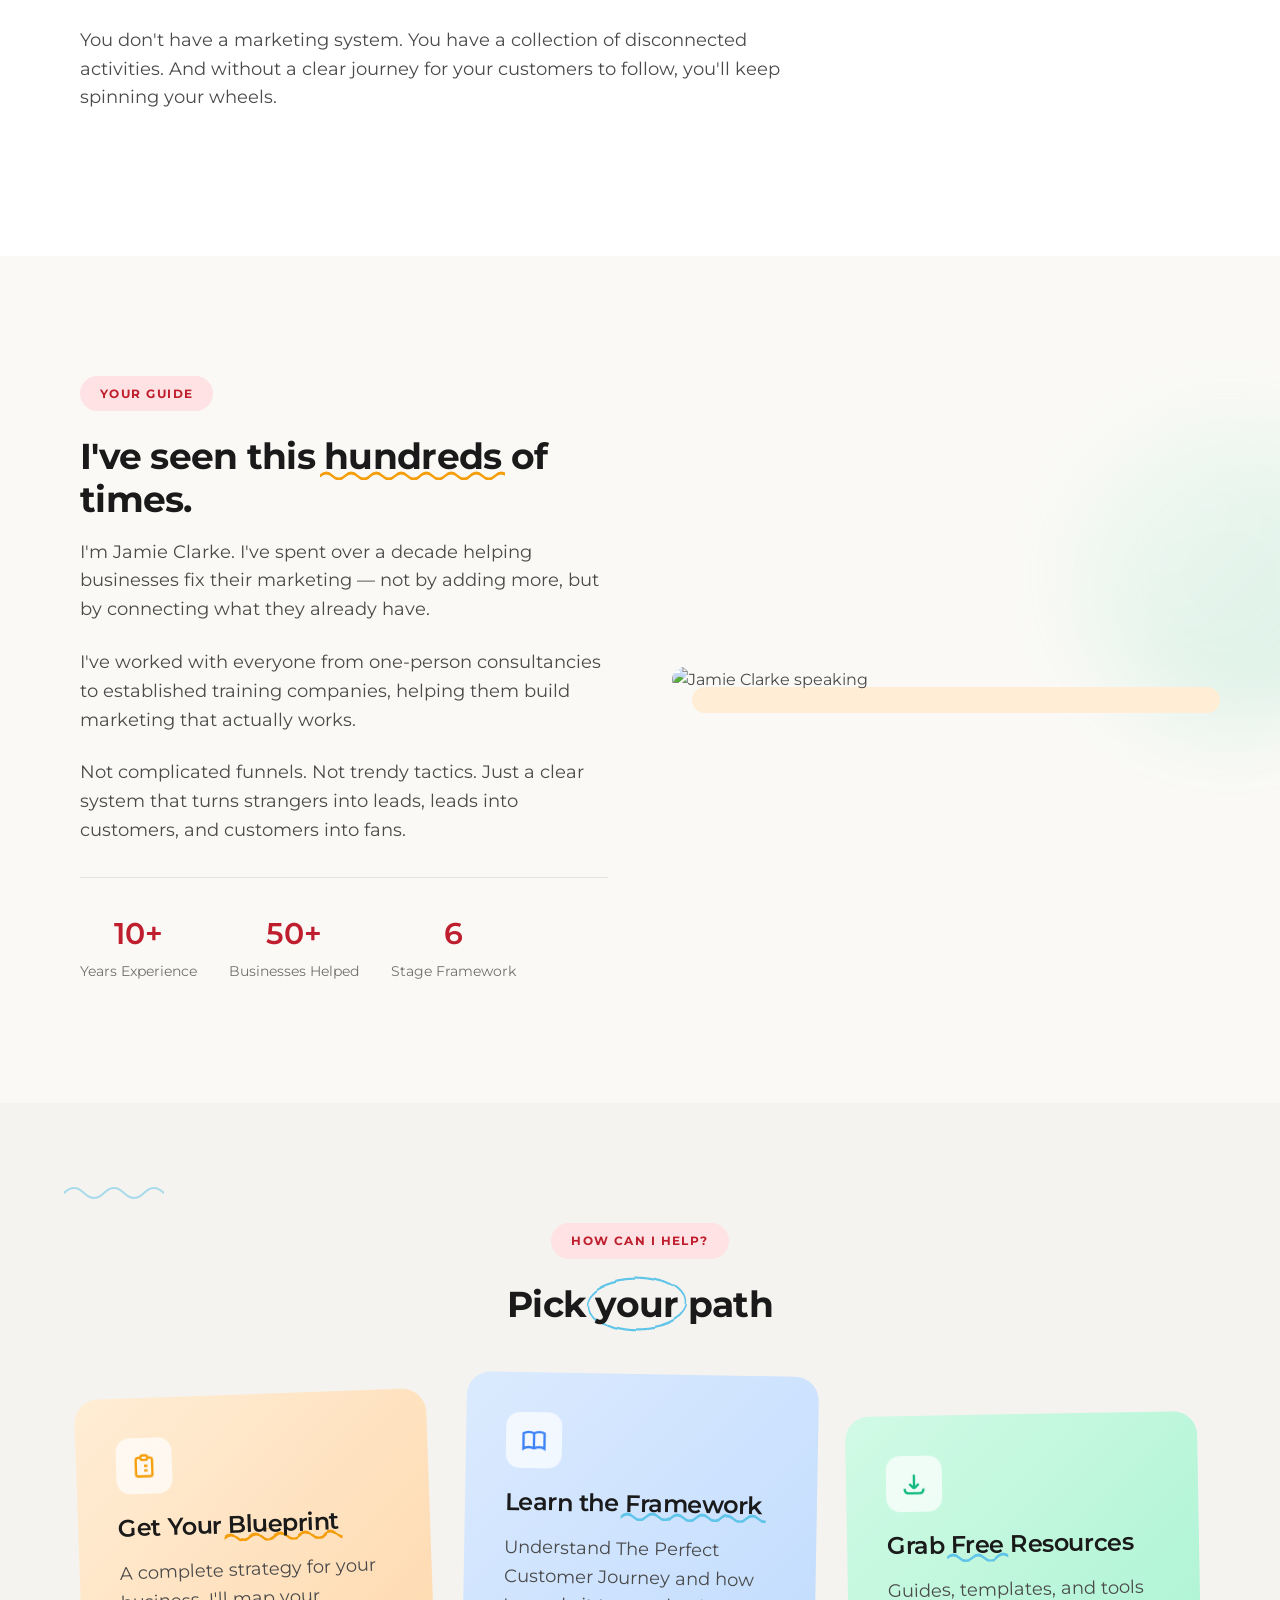
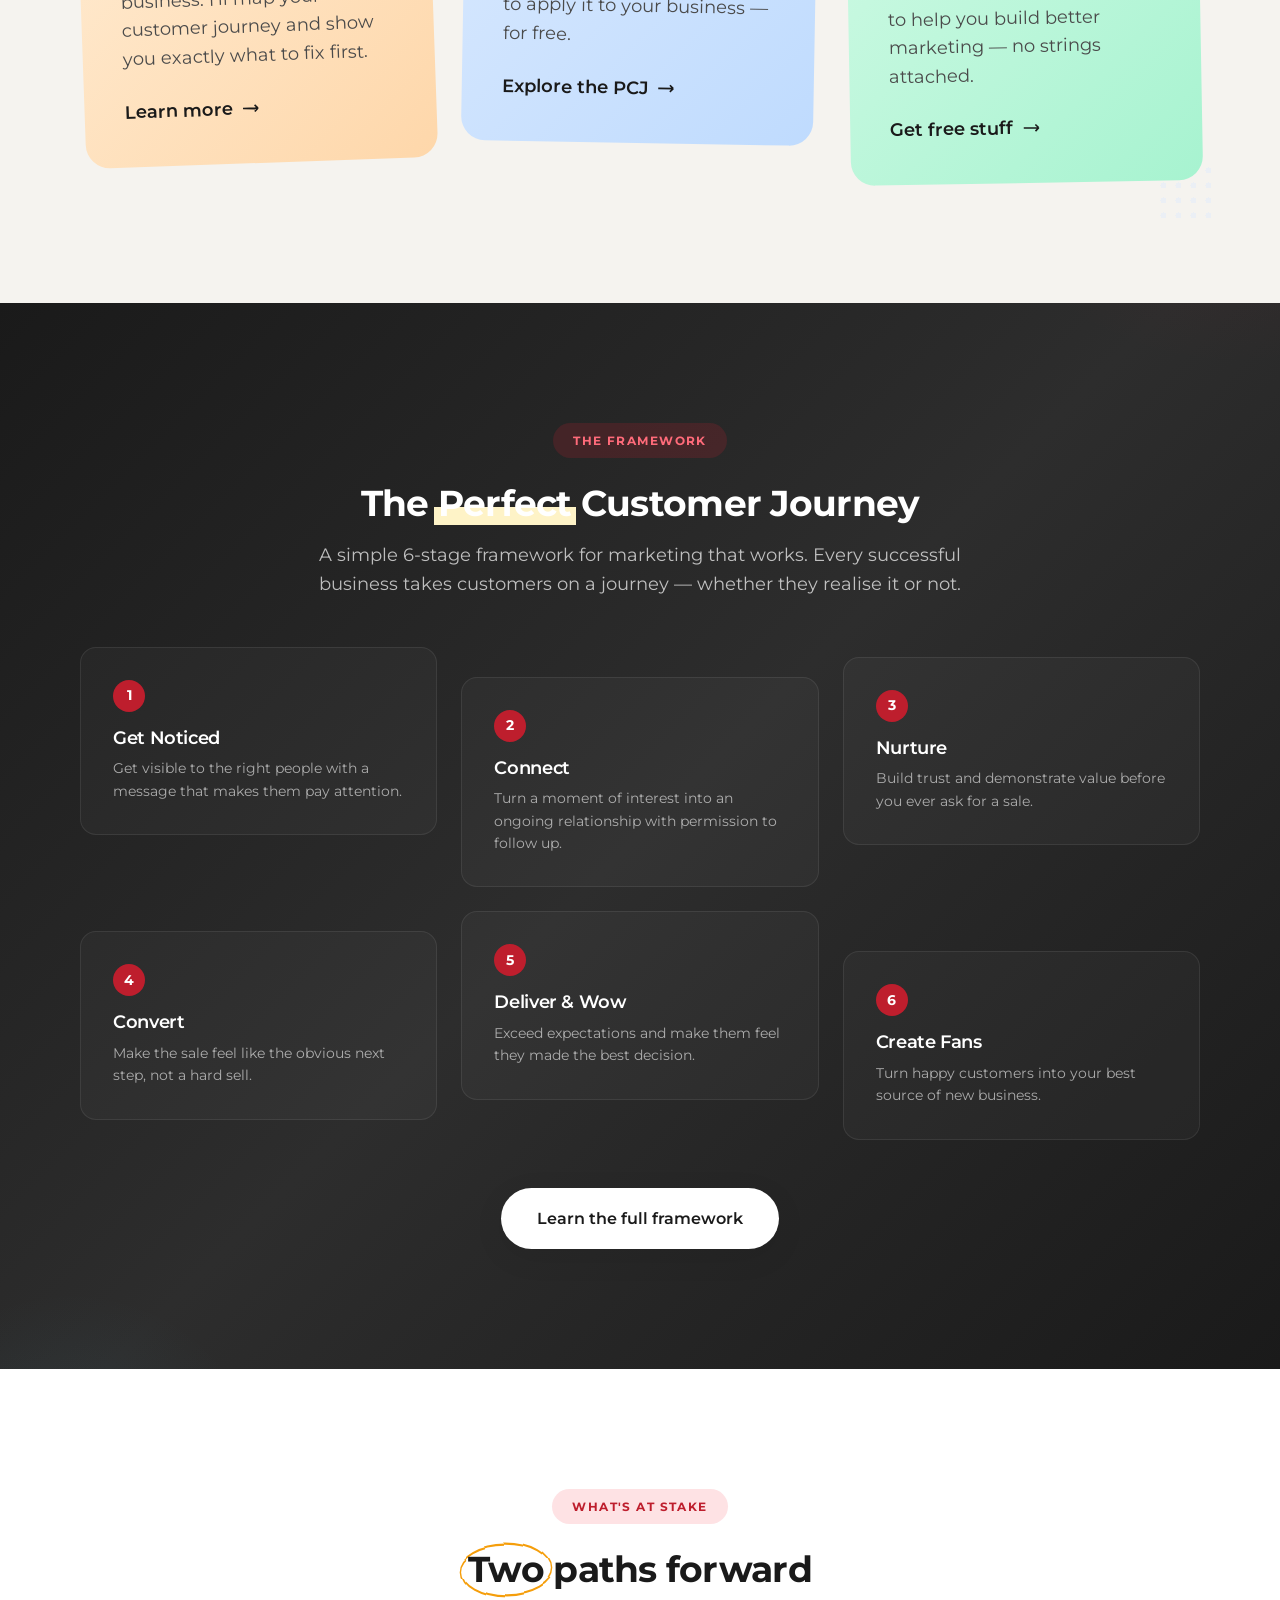
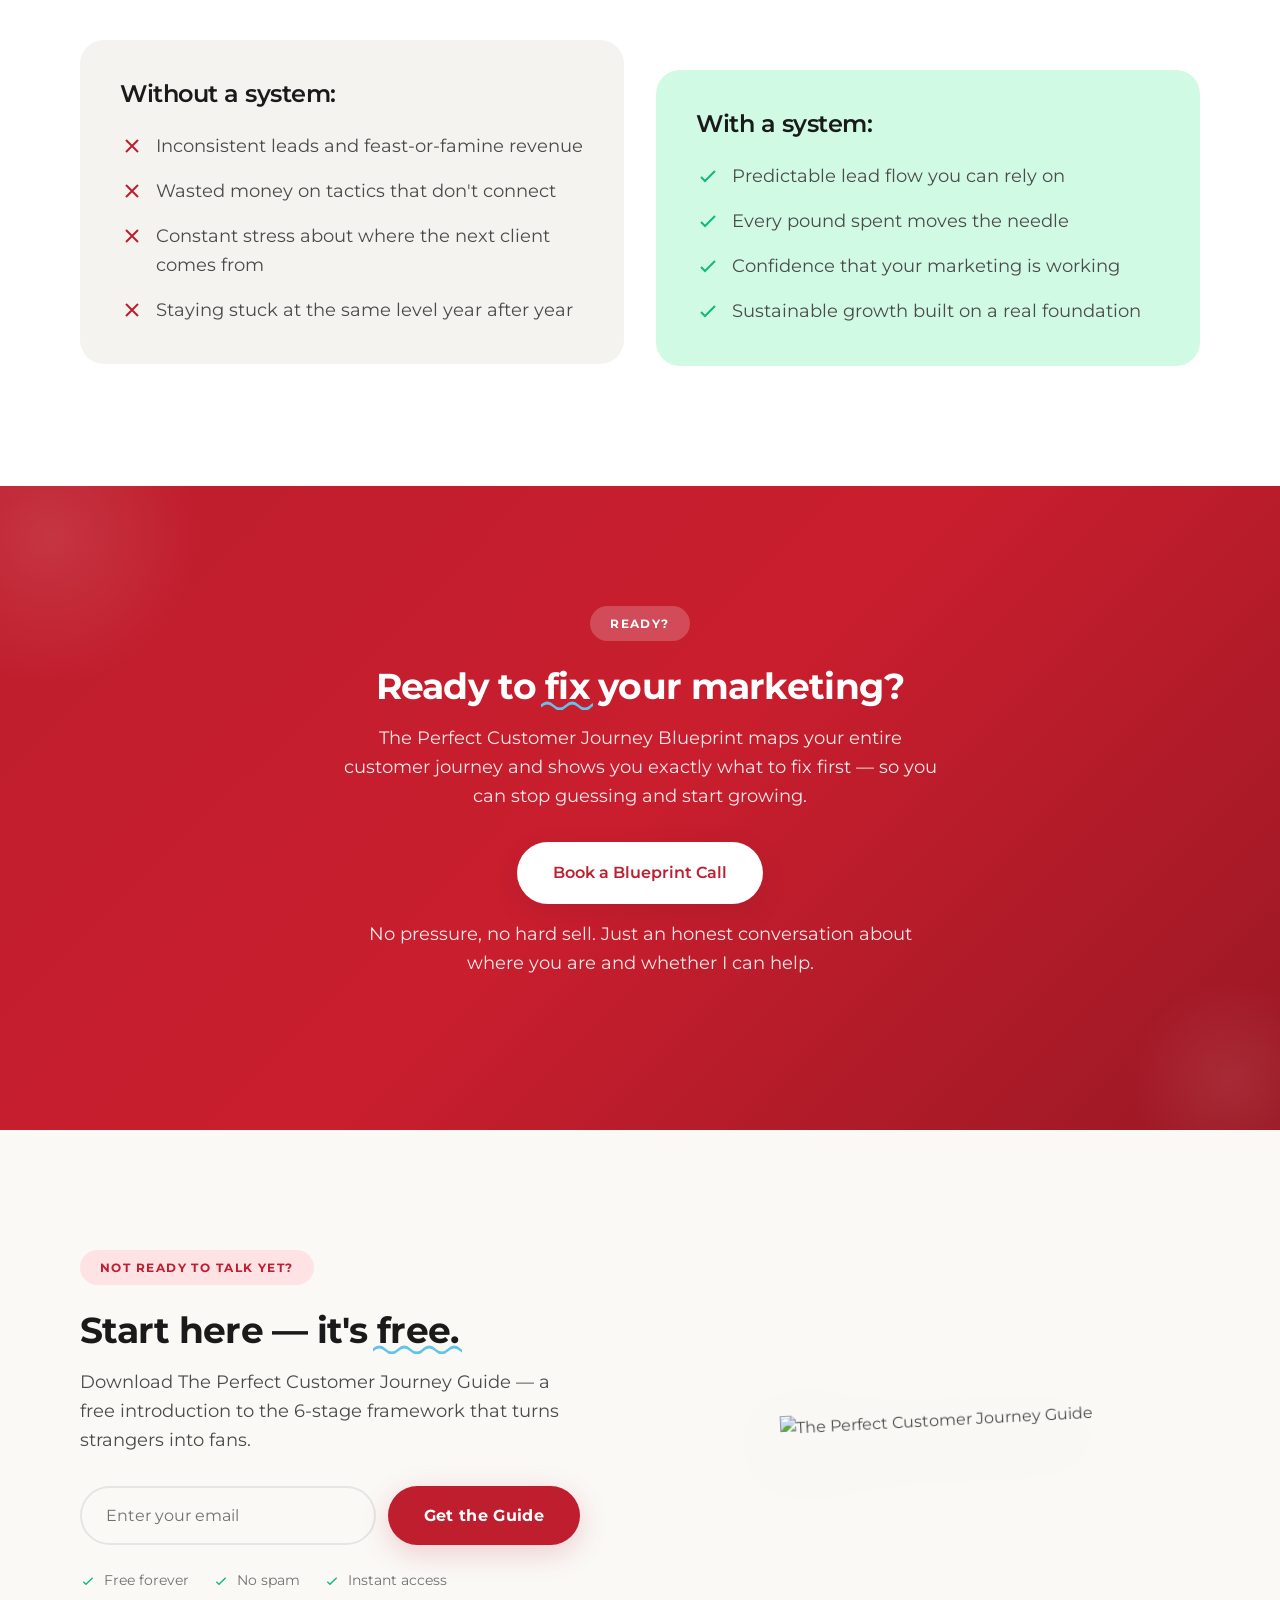
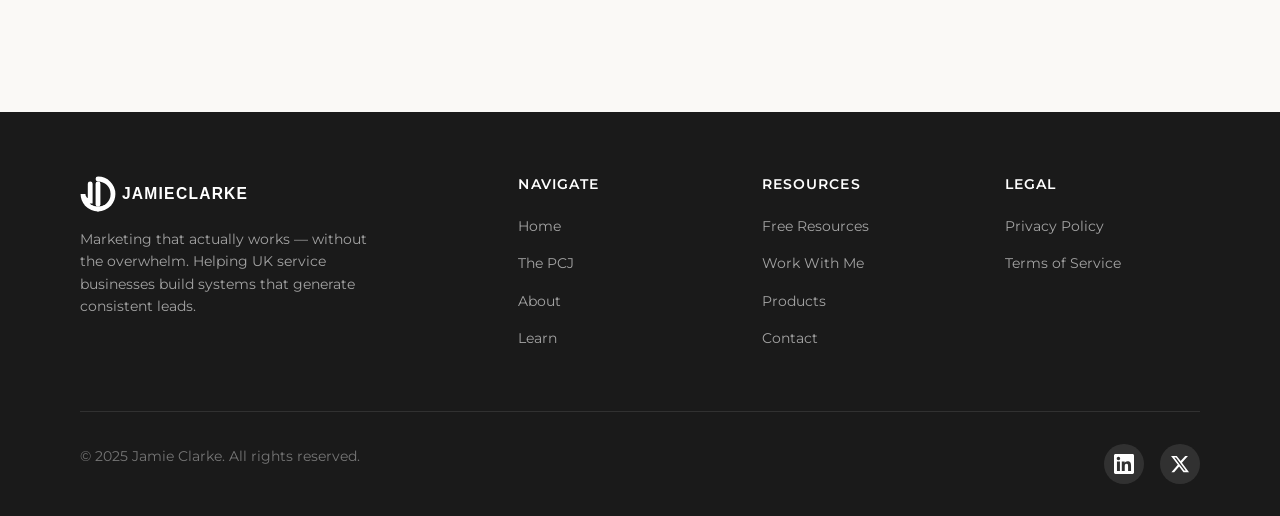
==== commit c2b22b8c: "feat: Add logo, boxed layout, and playful Ali Abdaal-style design - Add JC monogram SVG logo based o" ====
--- a/index.html
+++ b/index.html
@@ -28,11 +28,14 @@
   <link rel="stylesheet" href="styles/main.css">
 </head>
 <body>
+<div class="site-wrapper">
   <!-- Navigation -->
   <nav class="nav" id="nav">
     <div class="container">
       <div class="nav-inner">
-        <a href="index.html" class="nav-logo">Jamie Clarke</a>
+        <a href="index.html" class="nav-logo">
+          <img src="images/logo.svg" alt="Jamie Clarke" class="nav-logo-img">
+        </a>
 
         <ul class="nav-links">
           <li><a href="pcj.html" class="nav-link">The PCJ</a></li>
@@ -435,7 +438,7 @@
     <div class="container">
       <div class="footer-inner">
         <div class="footer-brand">
-          <div class="footer-logo">Jamie Clarke</div>
+          <img src="images/logo.svg" alt="Jamie Clarke" class="footer-logo-img">
           <p>Marketing that actually works — without the overwhelm. Helping UK service businesses build systems that generate consistent leads.</p>
         </div>
 
@@ -488,5 +491,6 @@
 
   <!-- JavaScript -->
   <script src="js/main.js"></script>
+</div><!-- end site-wrapper -->
 </body>
 </html>
--- a/styles/main.css
+++ b/styles/main.css
@@ -109,9 +109,29 @@
   font-size: var(--text-base);
   line-height: 1.6;
   color: var(--grey-dark);
-  background-color: var(--cream);
+  background-color: #e8e6e1;
   -webkit-font-smoothing: antialiased;
   -moz-osx-font-smoothing: grayscale;
+}
+
+/* ============================================
+   Boxed Site Layout
+   ============================================ */
+.site-wrapper {
+  max-width: 1400px;
+  margin: 0 auto;
+  background-color: var(--cream);
+  box-shadow: 0 0 60px rgba(0, 0, 0, 0.08);
+  position: relative;
+  min-height: 100vh;
+}
+
+@media (min-width: 1440px) {
+  .site-wrapper {
+    border-radius: 0 0 var(--radius-xl) var(--radius-xl);
+    margin-top: 0;
+    overflow: hidden;
+  }
 }
 
 /* Headings */
@@ -231,12 +251,12 @@
    Navigation
    ============================================ */
 .nav {
-  position: fixed;
+  position: sticky;
   top: 0;
   left: 0;
   right: 0;
   z-index: 1000;
-  background: rgba(250, 249, 246, 0.9);
+  background: rgba(250, 249, 246, 0.95);
   backdrop-filter: blur(20px);
   -webkit-backdrop-filter: blur(20px);
   border-bottom: 1px solid rgba(0, 0, 0, 0.05);
@@ -244,6 +264,12 @@
   transition: var(--transition-base);
 }
 
+@media (min-width: 1440px) {
+  .nav {
+    border-radius: 0;
+  }
+}
+
 .nav.scrolled {
   box-shadow: var(--shadow-sm);
 }
@@ -255,15 +281,27 @@
 }
 
 .nav-logo {
-  font-family: var(--font-display);
-  font-size: var(--text-xl);
-  font-weight: 600;
-  color: var(--black);
+  display: flex;
+  align-items: center;
   text-decoration: none;
 }
 
-.nav-logo:hover {
-  color: var(--red);
+.nav-logo-img {
+  height: 40px;
+  width: auto;
+  transition: var(--transition-base);
+}
+
+.nav-logo:hover .nav-logo-img {
+  transform: scale(1.05);
+}
+
+/* Footer logo */
+.footer-logo-img {
+  height: 36px;
+  width: auto;
+  margin-bottom: var(--space-4);
+  filter: brightness(0) invert(1);
 }
 
 .nav-links {
@@ -701,7 +739,7 @@
 }
 
 /* ============================================
-   Colorful Cards (Full Background)
+   Colorful Cards (Full Background) - Playful Offset Style
    ============================================ */
 .colorful-card {
   border-radius: var(--radius-xl);
@@ -711,9 +749,33 @@
   overflow: hidden;
 }
 
+/* Playful offset positions for cards */
+.help-cards {
+  display: grid;
+  grid-template-columns: repeat(3, 1fr);
+  gap: var(--space-6);
+  align-items: start;
+}
+
+.help-cards .colorful-card:nth-child(1) {
+  transform: rotate(-2deg);
+  margin-top: 20px;
+}
+
+.help-cards .colorful-card:nth-child(2) {
+  transform: rotate(1deg);
+  margin-top: 0;
+}
+
+.help-cards .colorful-card:nth-child(3) {
+  transform: rotate(-1deg);
+  margin-top: 40px;
+}
+
 .colorful-card:hover {
-  transform: translateY(-8px) rotate(-1deg);
+  transform: translateY(-8px) rotate(0deg) scale(1.02);
   box-shadow: var(--shadow-pop);
+  z-index: 2;
 }
 
 .colorful-card.orange {
@@ -920,7 +982,7 @@
    Hero Section
    ============================================ */
 .hero {
-  padding-top: calc(80px + var(--section-padding));
+  padding-top: var(--section-padding);
   padding-bottom: var(--section-padding);
   position: relative;
   overflow: hidden;
@@ -1250,12 +1312,21 @@
   color: rgba(255, 255, 255, 0.7);
 }
 
+/* Playful PCJ stages with offset */
 .pcj-stages {
   display: grid;
   grid-template-columns: repeat(3, 1fr);
   gap: var(--space-6);
   margin-bottom: var(--space-12);
-}
+  align-items: start;
+}
+
+.pcj-stage:nth-child(1) { transform: rotate(-1deg); margin-top: 0; }
+.pcj-stage:nth-child(2) { transform: rotate(1deg); margin-top: 30px; }
+.pcj-stage:nth-child(3) { transform: rotate(-0.5deg); margin-top: 10px; }
+.pcj-stage:nth-child(4) { transform: rotate(0.5deg); margin-top: 20px; }
+.pcj-stage:nth-child(5) { transform: rotate(-1deg); margin-top: 0; }
+.pcj-stage:nth-child(6) { transform: rotate(1deg); margin-top: 40px; }
 
 .pcj-stage {
   background: rgba(255, 255, 255, 0.03);
@@ -1308,10 +1379,25 @@
   background: var(--white);
 }
 
+/* Playful stakes grid with offset */
 .stakes-grid {
   display: grid;
   grid-template-columns: repeat(2, 1fr);
   gap: var(--space-8);
+  align-items: start;
+}
+
+.stakes-card.without {
+  transform: rotate(-1deg);
+}
+
+.stakes-card.with {
+  transform: rotate(1deg);
+  margin-top: 30px;
+}
+
+.stakes-card:hover {
+  transform: rotate(0) translateY(-5px);
 }
 
 .stakes-card {
@@ -1706,7 +1792,7 @@
    Page Headers (for inner pages)
    ============================================ */
 .page-header {
-  padding-top: calc(80px + var(--section-padding));
+  padding-top: var(--section-padding);
   padding-bottom: var(--space-16);
   background: var(--cream);
   text-align: center;
@@ -2042,6 +2128,454 @@
   background: var(--white);
   padding: var(--space-12);
   border-radius: var(--radius-xl);
+}
+
+/* ============================================
+   Interactive Journey Component
+   ============================================ */
+.journey-container {
+  position: relative;
+  padding: var(--space-12) 0;
+}
+
+/* Journey Navigation Tabs */
+.journey-tabs {
+  display: flex;
+  justify-content: center;
+  gap: var(--space-2);
+  margin-bottom: var(--space-12);
+  flex-wrap: wrap;
+}
+
+.journey-tab {
+  display: flex;
+  flex-direction: column;
+  align-items: center;
+  gap: var(--space-2);
+  padding: var(--space-4) var(--space-6);
+  background: var(--white);
+  border: 2px solid var(--grey-light);
+  border-radius: var(--radius-lg);
+  cursor: pointer;
+  transition: var(--transition-base);
+  min-width: 120px;
+  position: relative;
+}
+
+.journey-tab::after {
+  content: '';
+  position: absolute;
+  right: -18px;
+  top: 50%;
+  transform: translateY(-50%);
+  width: 0;
+  height: 0;
+  border-left: 8px solid var(--grey-light);
+  border-top: 6px solid transparent;
+  border-bottom: 6px solid transparent;
+  transition: var(--transition-base);
+}
+
+.journey-tab:last-child::after {
+  display: none;
+}
+
+.journey-tab:hover {
+  border-color: var(--red);
+  transform: translateY(-4px);
+  box-shadow: var(--shadow-md);
+}
+
+.journey-tab.active {
+  border-color: var(--red);
+  background: var(--red);
+  color: var(--white);
+  transform: translateY(-4px);
+  box-shadow: var(--shadow-red);
+}
+
+.journey-tab.active::after {
+  border-left-color: var(--red);
+}
+
+.journey-tab-number {
+  width: 36px;
+  height: 36px;
+  border-radius: 50%;
+  background: var(--cream);
+  color: var(--black);
+  font-weight: 800;
+  font-size: var(--text-lg);
+  display: flex;
+  align-items: center;
+  justify-content: center;
+  transition: var(--transition-base);
+}
+
+.journey-tab.active .journey-tab-number {
+  background: var(--white);
+  color: var(--red);
+}
+
+.journey-tab-title {
+  font-weight: 700;
+  font-size: var(--text-sm);
+  text-align: center;
+  line-height: 1.2;
+}
+
+/* Journey Content Panels */
+.journey-panels {
+  position: relative;
+  min-height: 400px;
+}
+
+.journey-panel {
+  display: none;
+  animation: fadeSlideIn 0.5s ease forwards;
+}
+
+.journey-panel.active {
+  display: block;
+}
+
+@keyframes fadeSlideIn {
+  from {
+    opacity: 0;
+    transform: translateY(20px);
+  }
+  to {
+    opacity: 1;
+    transform: translateY(0);
+  }
+}
+
+.journey-panel-inner {
+  display: grid;
+  grid-template-columns: 1fr 1fr;
+  gap: var(--space-12);
+  align-items: center;
+}
+
+.journey-panel-content {
+  max-width: 500px;
+}
+
+.journey-panel-stage {
+  display: inline-flex;
+  align-items: center;
+  gap: var(--space-3);
+  margin-bottom: var(--space-4);
+}
+
+.journey-panel-number {
+  width: 48px;
+  height: 48px;
+  border-radius: 50%;
+  background: var(--red);
+  color: var(--white);
+  font-weight: 800;
+  font-size: var(--text-xl);
+  display: flex;
+  align-items: center;
+  justify-content: center;
+}
+
+.journey-panel-label {
+  font-size: var(--text-xs);
+  font-weight: 700;
+  letter-spacing: 0.1em;
+  text-transform: uppercase;
+  color: var(--red);
+}
+
+.journey-panel-title {
+  font-size: var(--text-4xl);
+  font-weight: 800;
+  margin-bottom: var(--space-4);
+  line-height: 1.1;
+}
+
+.journey-panel-subtitle {
+  font-size: var(--text-lg);
+  font-weight: 600;
+  color: var(--red);
+  margin-bottom: var(--space-6);
+  padding-bottom: var(--space-4);
+  border-bottom: 2px solid var(--grey-light);
+}
+
+.journey-panel-text {
+  font-size: var(--text-lg);
+  color: var(--grey-dark);
+  line-height: 1.7;
+}
+
+.journey-panel-text p {
+  margin-bottom: var(--space-4);
+}
+
+/* Journey Visual Card */
+.journey-visual {
+  position: relative;
+}
+
+.journey-visual-card {
+  border-radius: var(--radius-xl);
+  padding: var(--space-10);
+  min-height: 350px;
+  display: flex;
+  flex-direction: column;
+  justify-content: center;
+  align-items: center;
+  text-align: center;
+  position: relative;
+  overflow: hidden;
+  transition: var(--transition-base);
+}
+
+.journey-visual-card:hover {
+  transform: scale(1.02) rotate(-1deg);
+}
+
+.journey-visual-card.orange {
+  background: linear-gradient(135deg, #FFEDD5 0%, #FED7AA 50%, #FDBA74 100%);
+}
+
+.journey-visual-card.blue {
+  background: linear-gradient(135deg, #DBEAFE 0%, #BFDBFE 50%, #93C5FD 100%);
+}
+
+.journey-visual-card.green {
+  background: linear-gradient(135deg, #D1FAE5 0%, #A7F3D0 50%, #6EE7B7 100%);
+}
+
+.journey-visual-card.yellow {
+  background: linear-gradient(135deg, #FEF3C7 0%, #FDE68A 50%, #FCD34D 100%);
+}
+
+.journey-visual-card.purple {
+  background: linear-gradient(135deg, #EDE9FE 0%, #DDD6FE 50%, #C4B5FD 100%);
+}
+
+.journey-visual-card.red {
+  background: linear-gradient(135deg, #FEE2E2 0%, #FECACA 50%, #FCA5A5 100%);
+}
+
+.journey-visual-icon {
+  width: 100px;
+  height: 100px;
+  border-radius: 50%;
+  background: rgba(255, 255, 255, 0.8);
+  backdrop-filter: blur(10px);
+  display: flex;
+  align-items: center;
+  justify-content: center;
+  margin-bottom: var(--space-6);
+  box-shadow: var(--shadow-lg);
+}
+
+.journey-visual-icon svg {
+  width: 50px;
+  height: 50px;
+  stroke-width: 1.5;
+}
+
+.journey-visual-title {
+  font-size: var(--text-2xl);
+  font-weight: 800;
+  color: var(--black);
+  margin-bottom: var(--space-2);
+}
+
+.journey-visual-desc {
+  font-size: var(--text-base);
+  color: var(--grey-dark);
+  max-width: 250px;
+}
+
+/* Journey progress indicator */
+.journey-progress {
+  display: flex;
+  justify-content: center;
+  gap: var(--space-2);
+  margin-top: var(--space-8);
+}
+
+.journey-progress-dot {
+  width: 12px;
+  height: 12px;
+  border-radius: 50%;
+  background: var(--grey-light);
+  cursor: pointer;
+  transition: var(--transition-base);
+}
+
+.journey-progress-dot:hover {
+  background: var(--grey-medium);
+}
+
+.journey-progress-dot.active {
+  background: var(--red);
+  transform: scale(1.3);
+}
+
+/* Journey Loop Visualization */
+.journey-loop {
+  position: relative;
+  width: 100%;
+  max-width: 600px;
+  margin: 0 auto;
+  aspect-ratio: 1;
+}
+
+.journey-loop-circle {
+  position: absolute;
+  width: 100%;
+  height: 100%;
+  border: 4px dashed var(--grey-light);
+  border-radius: 50%;
+}
+
+.journey-loop-stage {
+  position: absolute;
+  width: 100px;
+  height: 100px;
+  background: var(--white);
+  border-radius: var(--radius-lg);
+  box-shadow: var(--shadow-md);
+  display: flex;
+  flex-direction: column;
+  align-items: center;
+  justify-content: center;
+  padding: var(--space-3);
+  cursor: pointer;
+  transition: var(--transition-base);
+  z-index: 2;
+}
+
+.journey-loop-stage:hover {
+  transform: scale(1.1);
+  box-shadow: var(--shadow-lg);
+  z-index: 3;
+}
+
+.journey-loop-stage.active {
+  background: var(--red);
+  color: var(--white);
+}
+
+.journey-loop-num {
+  font-weight: 800;
+  font-size: var(--text-xl);
+  margin-bottom: var(--space-1);
+}
+
+.journey-loop-title {
+  font-size: var(--text-xs);
+  font-weight: 600;
+  text-align: center;
+  line-height: 1.2;
+}
+
+/* Position stages around the circle */
+.journey-loop-stage:nth-child(1) { top: -20px; left: 50%; transform: translateX(-50%); }
+.journey-loop-stage:nth-child(2) { top: 15%; right: -20px; }
+.journey-loop-stage:nth-child(3) { bottom: 15%; right: -20px; }
+.journey-loop-stage:nth-child(4) { bottom: -20px; left: 50%; transform: translateX(-50%); }
+.journey-loop-stage:nth-child(5) { bottom: 15%; left: -20px; }
+.journey-loop-stage:nth-child(6) { top: 15%; left: -20px; }
+
+.journey-loop-center {
+  position: absolute;
+  top: 50%;
+  left: 50%;
+  transform: translate(-50%, -50%);
+  text-align: center;
+  z-index: 1;
+}
+
+.journey-loop-center-icon {
+  width: 80px;
+  height: 80px;
+  background: var(--red);
+  border-radius: 50%;
+  display: flex;
+  align-items: center;
+  justify-content: center;
+  margin: 0 auto var(--space-4);
+  animation: pulse-glow 2s ease-in-out infinite;
+}
+
+@keyframes pulse-glow {
+  0%, 100% { box-shadow: 0 0 0 0 rgba(190, 30, 45, 0.4); }
+  50% { box-shadow: 0 0 0 20px rgba(190, 30, 45, 0); }
+}
+
+.journey-loop-center-text {
+  font-weight: 700;
+  font-size: var(--text-lg);
+  color: var(--black);
+}
+
+/* Mobile Journey Styles */
+@media (max-width: 900px) {
+  .journey-tabs {
+    overflow-x: auto;
+    justify-content: flex-start;
+    padding-bottom: var(--space-4);
+    margin-left: calc(-1 * var(--space-8));
+    margin-right: calc(-1 * var(--space-8));
+    padding-left: var(--space-8);
+    padding-right: var(--space-8);
+    -webkit-overflow-scrolling: touch;
+    scrollbar-width: none;
+  }
+
+  .journey-tabs::-webkit-scrollbar {
+    display: none;
+  }
+
+  .journey-tab {
+    min-width: 100px;
+    flex-shrink: 0;
+  }
+
+  .journey-tab::after {
+    display: none;
+  }
+
+  .journey-panel-inner {
+    grid-template-columns: 1fr;
+    gap: var(--space-8);
+  }
+
+  .journey-visual {
+    order: -1;
+  }
+
+  .journey-visual-card {
+    min-height: 250px;
+    padding: var(--space-8);
+  }
+
+  .journey-loop {
+    max-width: 350px;
+  }
+
+  .journey-loop-stage {
+    width: 70px;
+    height: 70px;
+    padding: var(--space-2);
+  }
+
+  .journey-loop-num {
+    font-size: var(--text-lg);
+  }
+
+  .journey-loop-title {
+    font-size: 9px;
+  }
 }
 
 /* ============================================
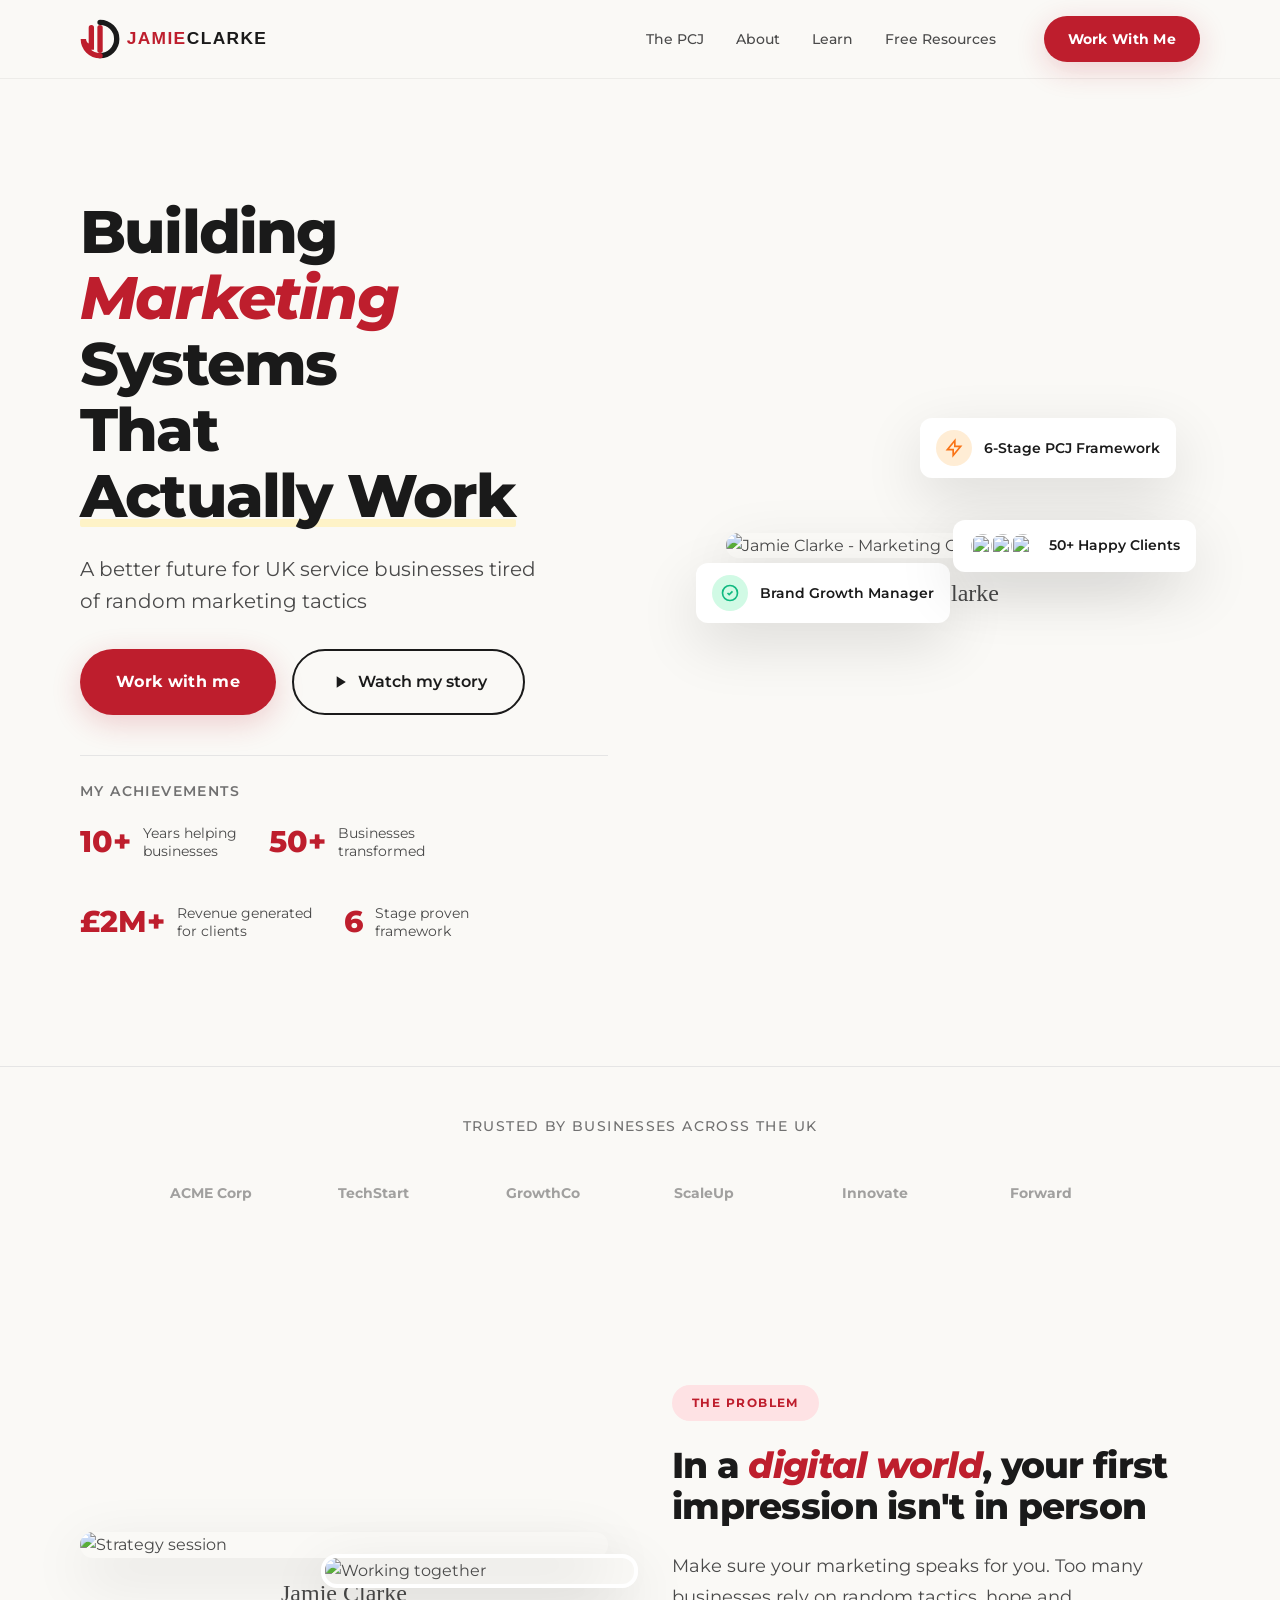
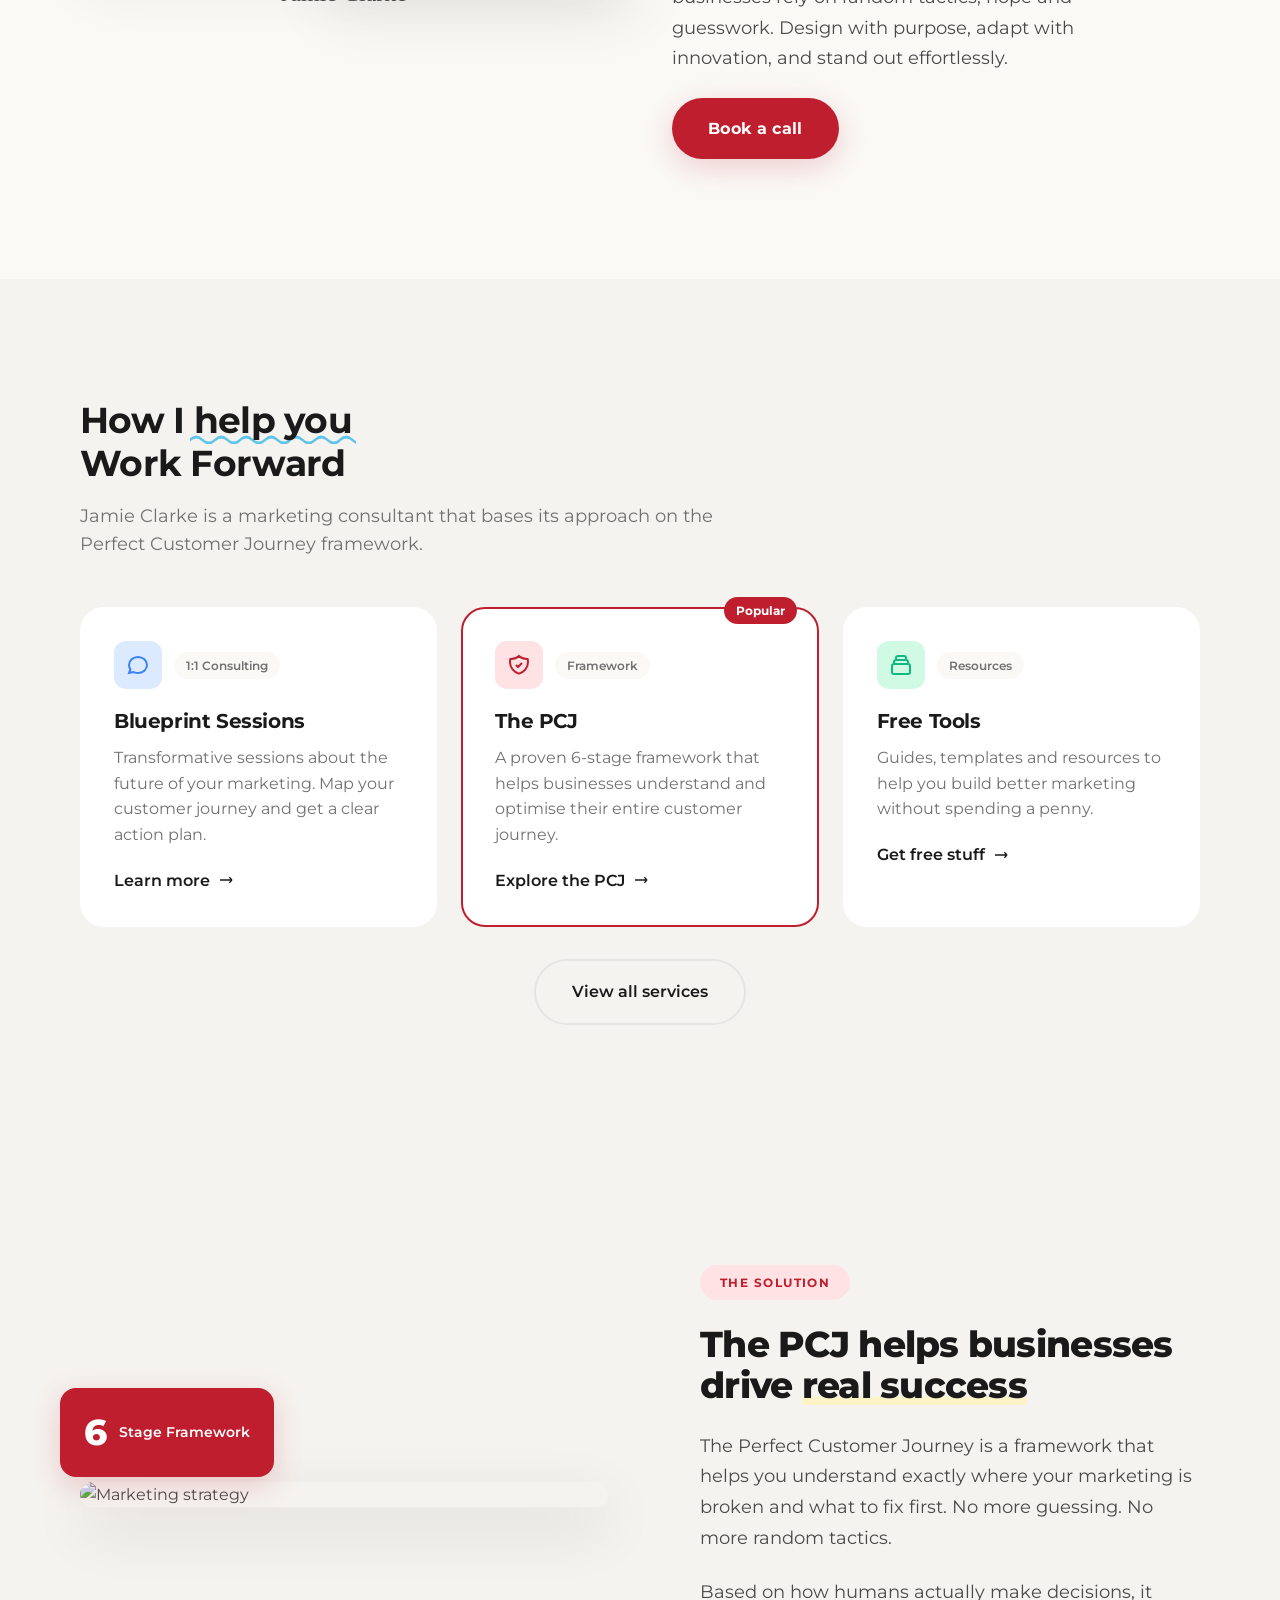
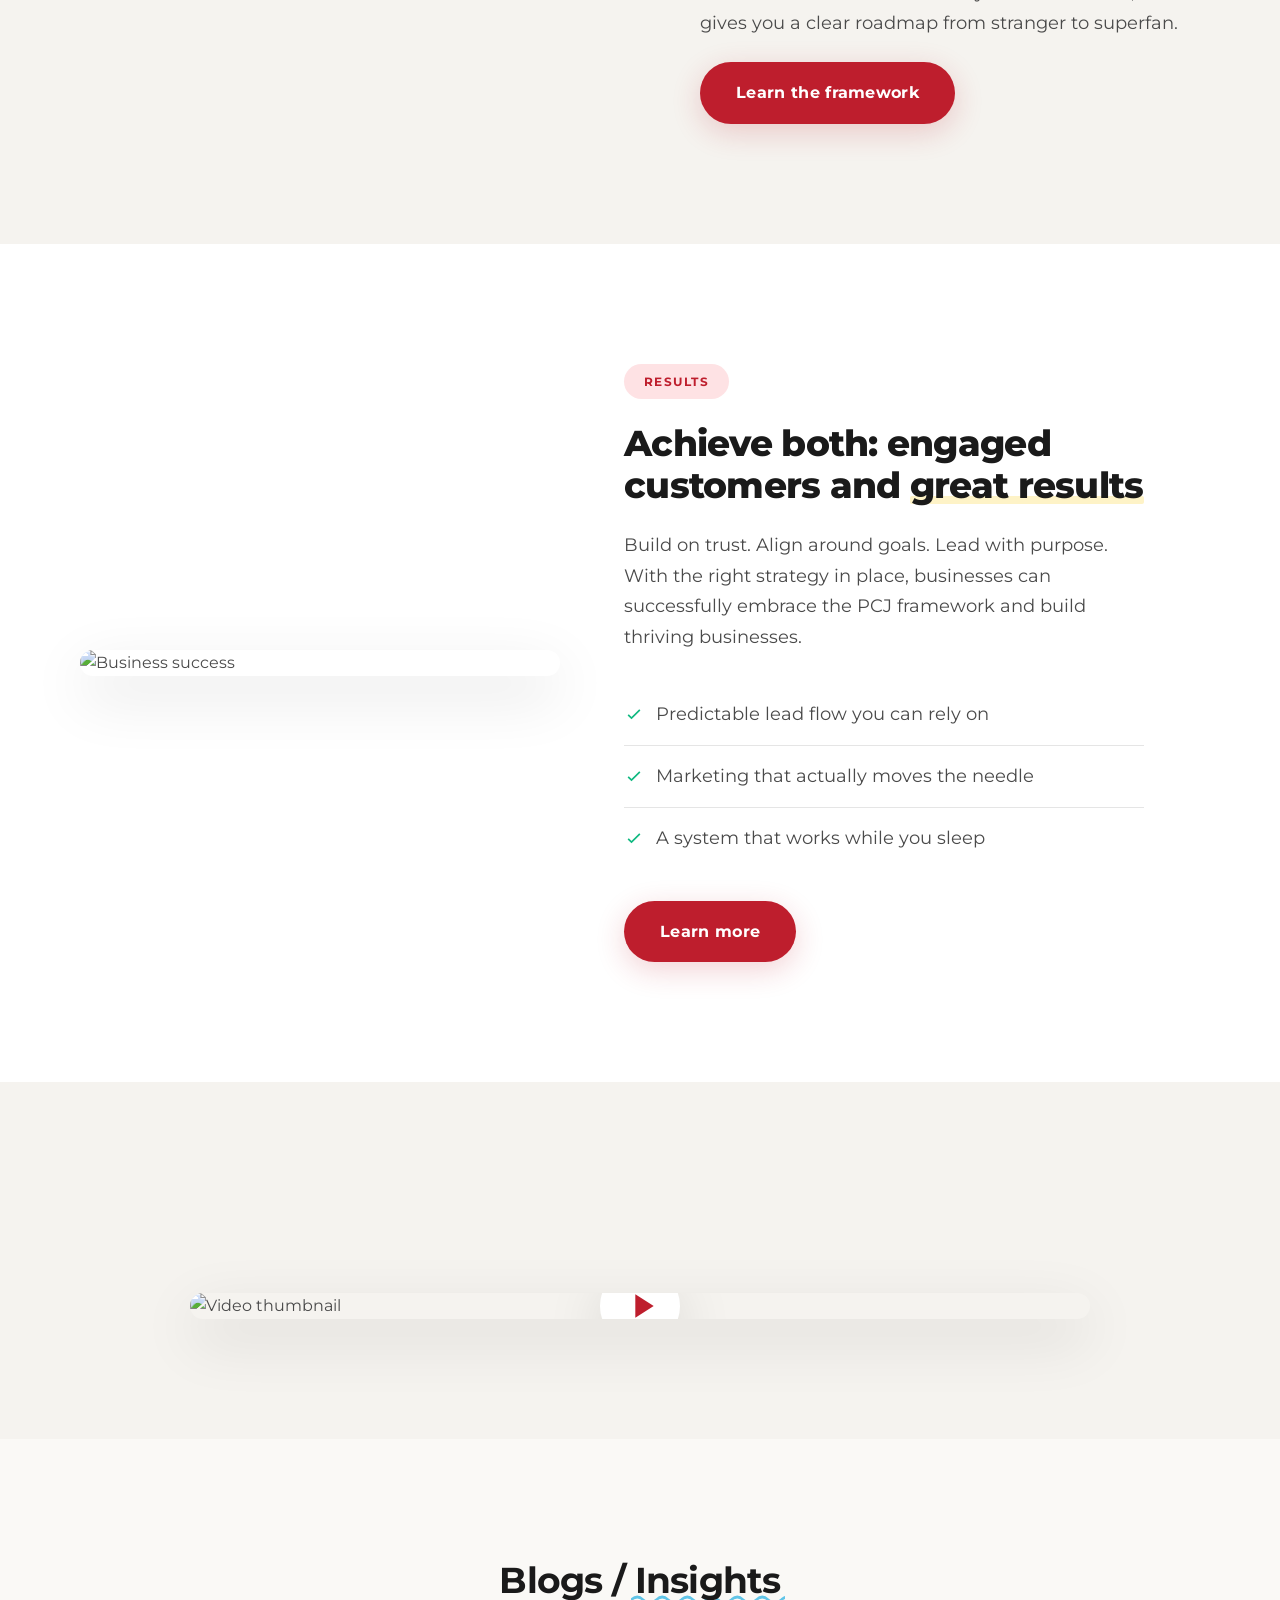
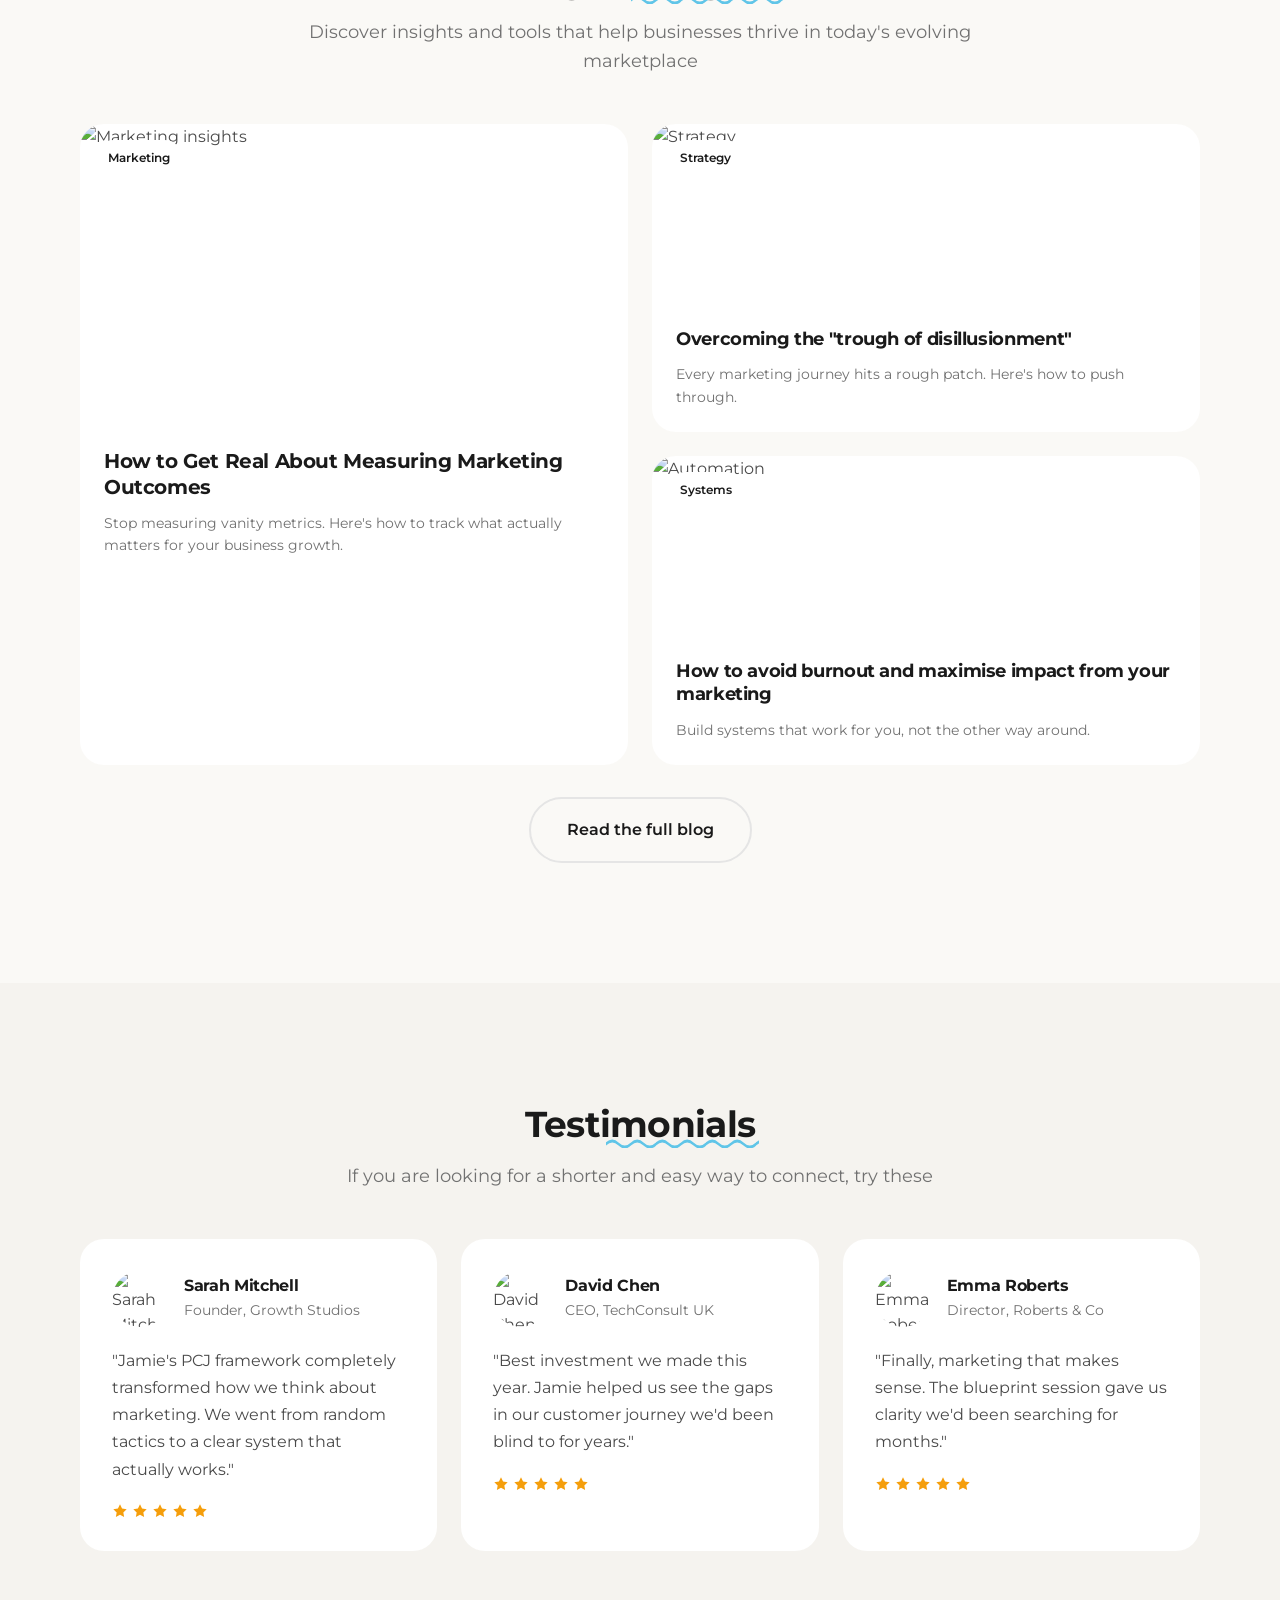
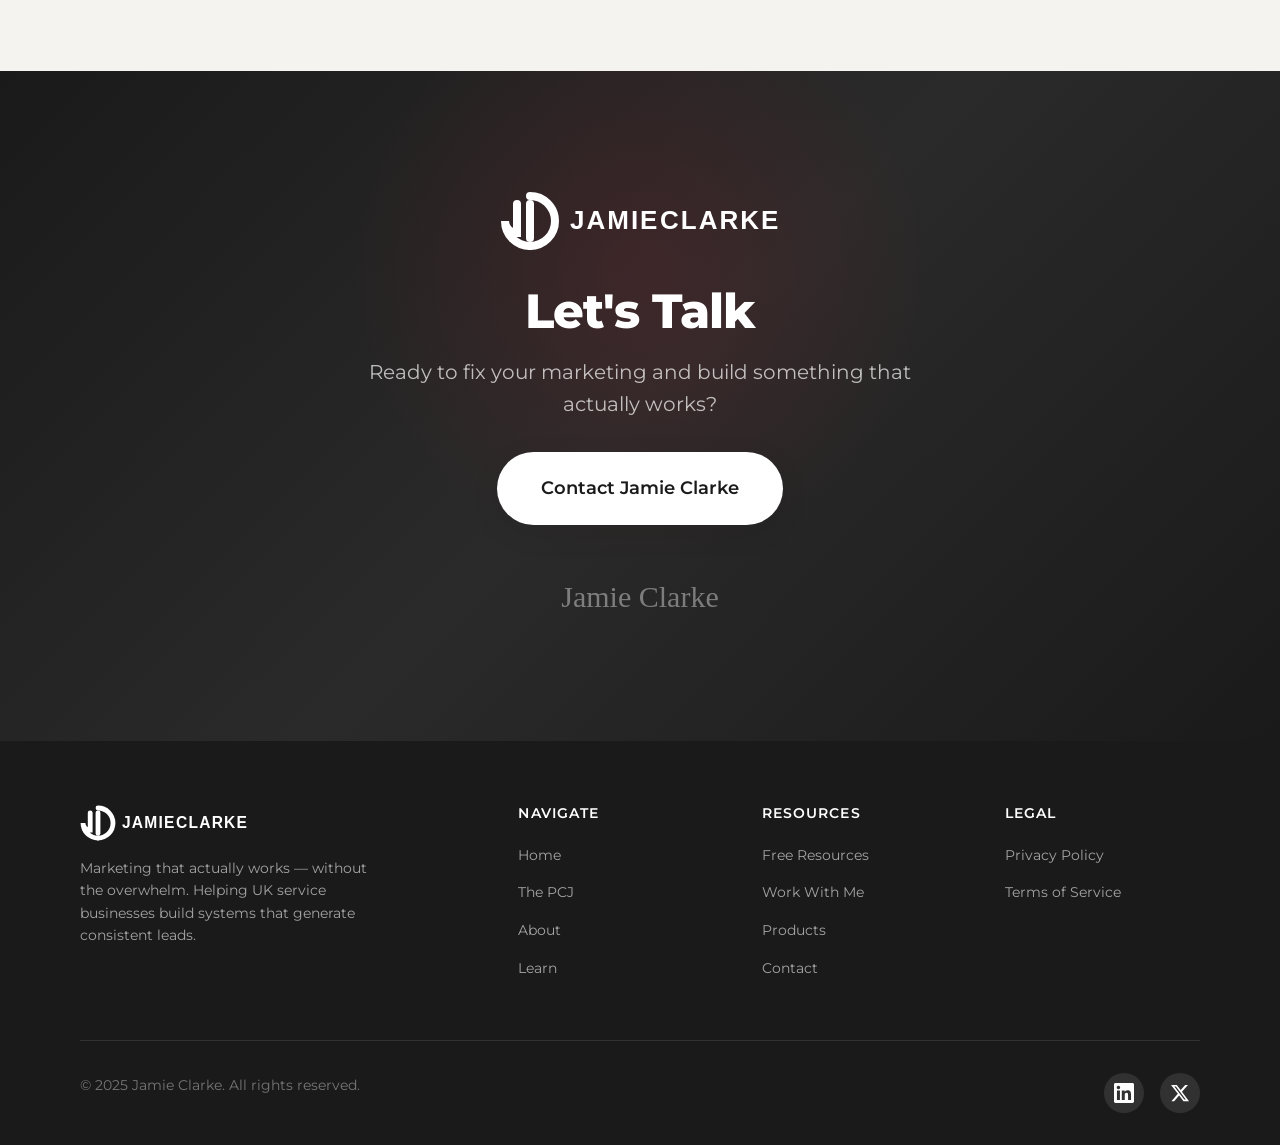
==== commit 1d07048c: "feat: Complete homepage redesign with modern layout - New hero section with floating stat cards and " ====
--- a/index.html
+++ b/index.html
@@ -65,371 +65,433 @@
     <a href="blueprint.html" class="btn btn-primary" style="margin-top: auto;">Work With Me</a>
   </div>
 
-  <!-- Hero Section -->
-  <section class="hero has-decorations">
-    <!-- Decorative Elements -->
-    <div class="decorative-blob" style="top: -100px; right: -100px; background: linear-gradient(135deg, #DBEAFE 0%, #60C5E8 100%);"></div>
-    <div class="decorative-blob" style="bottom: -50px; left: -150px; background: linear-gradient(135deg, #FEF3C7 0%, #F59E0B 100%); animation-delay: -4s;"></div>
-    <div class="decorative-squiggle" style="top: 25%; right: 8%;"></div>
-    <div class="decorative-dots" style="bottom: 25%; left: 5%;"></div>
-    <div class="container">
-      <div class="hero-inner">
-        <div class="hero-content animate-on-scroll">
-          <span class="hero-wave">👋</span>
-          <h1 class="hero-headline">
-            Your marketing isn't broken. It's just not <em><span class="wavy-underline">connected.</span></em>
+  <!-- Hero Section - New Design -->
+  <section class="hero-v2">
+    <div class="container">
+      <div class="hero-v2-inner">
+        <div class="hero-v2-content animate-on-scroll">
+          <h1 class="hero-v2-headline">
+            Building <span class="script-text">Marketing</span> Systems<br>
+            That <span class="text-underline-accent">Actually Work</span>
           </h1>
-          <p class="hero-subheadline">
-            I help service businesses build a simple marketing system that generates consistent leads — without the overwhelm.
+          <p class="hero-v2-subtitle">
+            A better future for UK service businesses tired of random marketing tactics
           </p>
-          <div class="hero-ctas">
-            <a href="blueprint.html" class="btn btn-primary">Book a Blueprint Call</a>
-            <a href="freebies.html" class="btn btn-secondary">Get the Free Guide</a>
-          </div>
-          <div class="hero-social-proof">
-            <div class="avatar-stack">
-              <img src="https://i.pravatar.cc/80?img=1" alt="Client">
-              <img src="https://i.pravatar.cc/80?img=2" alt="Client">
-              <img src="https://i.pravatar.cc/80?img=3" alt="Client">
-              <img src="https://i.pravatar.cc/80?img=4" alt="Client">
-            </div>
-            <span class="social-proof-text">Trusted by 50+ service businesses across the UK</span>
-          </div>
-        </div>
-
-        <div class="hero-image animate-on-scroll fade-in-right float-animation">
-          <div class="hero-image-wrapper">
-            <div class="hero-image-bg"></div>
-            <img src="https://images.unsplash.com/photo-1472099645785-5658abf4ff4e?w=400&h=400&fit=crop&crop=face&q=80" alt="Jamie Clarke - Marketing Consultant" class="hero-image-main">
+          <div class="hero-v2-ctas">
+            <a href="blueprint.html" class="btn btn-primary">Work with me</a>
+            <a href="#video-section" class="btn btn-outline-dark">
+              <svg width="20" height="20" fill="currentColor" viewBox="0 0 24 24">
+                <path d="M8 5v14l11-7z"/>
+              </svg>
+              Watch my story
+            </a>
+          </div>
+
+          <!-- Stats Row -->
+          <div class="hero-v2-stats">
+            <p class="stats-label">My Achievements</p>
+            <div class="stats-row">
+              <div class="stat-item">
+                <span class="stat-number">10+</span>
+                <span class="stat-text">Years helping<br>businesses</span>
+              </div>
+              <div class="stat-item">
+                <span class="stat-number">50+</span>
+                <span class="stat-text">Businesses<br>transformed</span>
+              </div>
+              <div class="stat-item">
+                <span class="stat-number">£2M+</span>
+                <span class="stat-text">Revenue generated<br>for clients</span>
+              </div>
+              <div class="stat-item">
+                <span class="stat-number">6</span>
+                <span class="stat-text">Stage proven<br>framework</span>
+              </div>
+            </div>
+          </div>
+        </div>
+
+        <div class="hero-v2-image animate-on-scroll fade-in-right">
+          <div class="hero-v2-image-container">
+            <img src="https://images.unsplash.com/photo-1560250097-0b93528c311a?w=500&h=600&fit=crop&q=80" alt="Jamie Clarke - Marketing Consultant" class="hero-v2-photo">
 
             <!-- Floating Cards -->
-            <div class="floating-card floating-card-1">
-              <div class="floating-card-icon" style="background: var(--accent-purple);">
-                <svg width="20" height="20" fill="none" stroke="currentColor" stroke-width="2" viewBox="0 0 24 24" style="color: var(--accent-purple-dark);">
+            <div class="floating-stat-card top-left">
+              <div class="floating-stat-icon green">
+                <svg width="20" height="20" fill="none" stroke="currentColor" stroke-width="2" viewBox="0 0 24 24">
                   <path d="M9 12l2 2 4-4m6 2a9 9 0 11-18 0 9 9 0 0118 0z"/>
                 </svg>
               </div>
-              <span class="floating-card-title">6-Stage PCJ</span>
-            </div>
-
-            <div class="floating-card floating-card-2">
-              <div class="floating-card-icon" style="background: var(--accent-green);">
-                <svg width="20" height="20" fill="none" stroke="currentColor" stroke-width="2" viewBox="0 0 24 24" style="color: var(--accent-green-dark);">
+              <div class="floating-stat-content">
+                <span class="floating-stat-label">Brand Growth Manager</span>
+              </div>
+            </div>
+
+            <div class="floating-stat-card bottom-right">
+              <div class="floating-stat-icon orange">
+                <svg width="20" height="20" fill="none" stroke="currentColor" stroke-width="2" viewBox="0 0 24 24">
                   <path d="M13 10V3L4 14h7v7l9-11h-7z"/>
                 </svg>
               </div>
-              <span class="floating-card-title">10+ Years Experience</span>
-            </div>
-          </div>
-        </div>
-      </div>
-    </div>
-  </section>
-
-  <!-- Problem Section -->
-  <section class="problem-section">
-    <div class="container">
-      <div class="problem-content animate-on-scroll">
-        <span class="section-label">Sound Familiar?</span>
-        <h2 class="section-title">You're doing the work. But it's <span class="wavy-underline red">not working.</span></h2>
-
-        <p>You're posting on social media. Updating the website. Sending emails when you remember. Maybe even running ads.</p>
-
-        <p>But leads are inconsistent. Growth feels random. And every month feels like starting from scratch.</p>
-
-        <p>You've tried new tactics, new tools, new ideas. Some worked for a while. Most didn't. And now you're not sure what's actually moving the needle — or what's just noise.</p>
-
-        <div class="highlight-box">
-          <p>The problem isn't effort. It's strategy.</p>
-        </div>
-
-        <p>You don't have a marketing system. You have a collection of disconnected activities. And without a clear journey for your customers to follow, you'll keep spinning your wheels.</p>
-      </div>
-    </div>
-  </section>
-
-  <!-- Guide Section -->
-  <section class="guide-section has-decorations">
-    <div class="decorative-blob" style="top: 20%; right: -100px; width: 300px; height: 300px; background: linear-gradient(135deg, #D1FAE5 0%, #10B981 100%);"></div>
-    <div class="container">
-      <div class="guide-inner">
-        <div class="guide-content animate-on-scroll">
-          <span class="section-label">Your Guide</span>
-          <h2 class="section-title">I've seen this <span class="wavy-underline yellow">hundreds</span> of times.</h2>
-
-          <p>I'm Jamie Clarke. I've spent over a decade helping businesses fix their marketing — not by adding more, but by connecting what they already have.</p>
-
-          <p>I've worked with everyone from one-person consultancies to established training companies, helping them build marketing that actually works.</p>
-
-          <p>Not complicated funnels. Not trendy tactics. Just a clear system that turns strangers into leads, leads into customers, and customers into fans.</p>
-
-          <div class="guide-stats">
-            <div class="guide-stat">
-              <span class="guide-stat-value">10+</span>
-              <span class="guide-stat-label">Years Experience</span>
-            </div>
-            <div class="guide-stat">
-              <span class="guide-stat-value">50+</span>
-              <span class="guide-stat-label">Businesses Helped</span>
-            </div>
-            <div class="guide-stat">
-              <span class="guide-stat-value">6</span>
-              <span class="guide-stat-label">Stage Framework</span>
-            </div>
-          </div>
-        </div>
-
-        <div class="guide-image animate-on-scroll fade-in-right rotate-in">
-          <div class="guide-image-wrapper">
-            <div class="guide-image-bg"></div>
-            <img src="https://images.unsplash.com/photo-1519085360753-af0119f7cbe7?w=500&h=600&fit=crop&q=80" alt="Jamie Clarke speaking" class="guide-image-main">
-          </div>
-        </div>
-      </div>
-    </div>
-  </section>
-
-  <!-- How Can I Help Section -->
-  <section class="help-section has-decorations">
-    <!-- Decorative Elements -->
-    <div class="decorative-squiggle" style="top: 10%; left: 5%;"></div>
-    <div class="decorative-dots" style="bottom: 10%; right: 5%;"></div>
-    <div class="container">
-      <div class="section-header center animate-on-scroll">
-        <span class="section-label">How Can I Help?</span>
-        <h2 class="section-title">Pick <span class="circle-accent">your</span> path</h2>
-      </div>
-
-      <div class="help-cards">
-        <div class="colorful-card orange animate-on-scroll stagger-1">
-          <div class="card-icon yellow">
-            <svg width="28" height="28" fill="none" stroke="currentColor" stroke-width="2" viewBox="0 0 24 24">
-              <path d="M9 5H7a2 2 0 00-2 2v12a2 2 0 002 2h10a2 2 0 002-2V7a2 2 0 00-2-2h-2M9 5a2 2 0 002 2h2a2 2 0 002-2M9 5a2 2 0 012-2h2a2 2 0 012 2m-3 7h3m-3 4h3m-6-4h.01M9 16h.01"/>
-            </svg>
-          </div>
-          <h3 class="card-title">Get Your <span class="wavy-underline yellow">Blueprint</span></h3>
-          <p class="card-description">A complete strategy for your business. I'll map your customer journey and show you exactly what to fix first.</p>
+              <div class="floating-stat-content">
+                <span class="floating-stat-label">6-Stage PCJ Framework</span>
+              </div>
+            </div>
+
+            <div class="floating-stat-card middle-right">
+              <div class="avatar-stack-small">
+                <img src="https://i.pravatar.cc/40?img=1" alt="">
+                <img src="https://i.pravatar.cc/40?img=2" alt="">
+                <img src="https://i.pravatar.cc/40?img=3" alt="">
+              </div>
+              <span class="floating-stat-label">50+ Happy Clients</span>
+            </div>
+          </div>
+          <!-- Signature -->
+          <p class="signature-text">Jamie Clarke</p>
+        </div>
+      </div>
+    </div>
+  </section>
+
+  <!-- Trust Badges / Partner Logos -->
+  <section class="trust-section">
+    <div class="container">
+      <p class="trust-label animate-on-scroll">Trusted by businesses across the UK</p>
+      <div class="trust-logos animate-on-scroll">
+        <div class="trust-logo">
+          <svg viewBox="0 0 120 40" fill="currentColor"><text x="10" y="28" font-family="Montserrat" font-weight="700" font-size="14">ACME Corp</text></svg>
+        </div>
+        <div class="trust-logo">
+          <svg viewBox="0 0 120 40" fill="currentColor"><text x="10" y="28" font-family="Montserrat" font-weight="700" font-size="14">TechStart</text></svg>
+        </div>
+        <div class="trust-logo">
+          <svg viewBox="0 0 120 40" fill="currentColor"><text x="10" y="28" font-family="Montserrat" font-weight="700" font-size="14">GrowthCo</text></svg>
+        </div>
+        <div class="trust-logo">
+          <svg viewBox="0 0 120 40" fill="currentColor"><text x="10" y="28" font-family="Montserrat" font-weight="700" font-size="14">ScaleUp</text></svg>
+        </div>
+        <div class="trust-logo">
+          <svg viewBox="0 0 120 40" fill="currentColor"><text x="10" y="28" font-family="Montserrat" font-weight="700" font-size="14">Innovate</text></svg>
+        </div>
+        <div class="trust-logo">
+          <svg viewBox="0 0 120 40" fill="currentColor"><text x="10" y="28" font-family="Montserrat" font-weight="700" font-size="14">Forward</text></svg>
+        </div>
+      </div>
+    </div>
+  </section>
+
+  <!-- Feature Split Section 1 -->
+  <section class="feature-split">
+    <div class="container">
+      <div class="feature-split-inner">
+        <div class="feature-split-images animate-on-scroll">
+          <div class="feature-image-stack">
+            <img src="https://images.unsplash.com/photo-1552664730-d307ca884978?w=400&h=300&fit=crop&q=80" alt="Strategy session" class="feature-img-main">
+            <img src="https://images.unsplash.com/photo-1600880292203-757bb62b4baf?w=250&h=200&fit=crop&q=80" alt="Working together" class="feature-img-overlay">
+          </div>
+          <p class="signature-text" style="margin-top: var(--space-4);">Jamie Clarke</p>
+        </div>
+
+        <div class="feature-split-content animate-on-scroll">
+          <span class="section-label">The Problem</span>
+          <h2 class="feature-split-title">
+            In a <span class="script-text">digital world</span>, your first impression isn't in person
+          </h2>
+          <p class="feature-split-text">
+            Make sure your marketing speaks for you. Too many businesses rely on random tactics, hope and guesswork. Design with purpose, adapt with innovation, and stand out effortlessly.
+          </p>
+          <a href="blueprint.html" class="btn btn-primary">Book a call</a>
+        </div>
+      </div>
+    </div>
+  </section>
+
+  <!-- How I Help Section - Card Style -->
+  <section class="how-help-section">
+    <div class="container">
+      <div class="section-header animate-on-scroll">
+        <h2 class="section-title">How I <span class="wavy-underline">help you</span><br>Work Forward</h2>
+        <p class="section-subtitle">Jamie Clarke is a marketing consultant that bases its approach on the Perfect Customer Journey framework.</p>
+      </div>
+
+      <div class="service-cards">
+        <div class="service-card animate-on-scroll stagger-1">
+          <div class="service-card-header">
+            <span class="service-icon blue">
+              <svg width="24" height="24" fill="none" stroke="currentColor" stroke-width="2" viewBox="0 0 24 24">
+                <path d="M8 12h.01M12 12h.01M16 12h.01M21 12c0 4.418-4.03 8-9 8a9.863 9.863 0 01-4.255-.949L3 20l1.395-3.72C3.512 15.042 3 13.574 3 12c0-4.418 4.03-8 9-8s9 3.582 9 8z"/>
+              </svg>
+            </span>
+            <span class="service-badge">1:1 Consulting</span>
+          </div>
+          <h3 class="service-title">Blueprint Sessions</h3>
+          <p class="service-desc">Transformative sessions about the future of your marketing. Map your customer journey and get a clear action plan.</p>
           <a href="blueprint.html" class="link-arrow">
             Learn more
-            <svg width="20" height="20" fill="none" stroke="currentColor" stroke-width="2" viewBox="0 0 24 24">
+            <svg width="16" height="16" fill="none" stroke="currentColor" stroke-width="2" viewBox="0 0 24 24">
               <path d="M17 8l4 4m0 0l-4 4m4-4H3"/>
             </svg>
           </a>
         </div>
 
-        <div class="colorful-card blue animate-on-scroll stagger-2">
-          <div class="card-icon blue">
-            <svg width="28" height="28" fill="none" stroke="currentColor" stroke-width="2" viewBox="0 0 24 24">
-              <path d="M12 6.253v13m0-13C10.832 5.477 9.246 5 7.5 5S4.168 5.477 3 6.253v13C4.168 18.477 5.754 18 7.5 18s3.332.477 4.5 1.253m0-13C13.168 5.477 14.754 5 16.5 5c1.747 0 3.332.477 4.5 1.253v13C19.832 18.477 18.247 18 16.5 18c-1.746 0-3.332.477-4.5 1.253"/>
-            </svg>
-          </div>
-          <h3 class="card-title">Learn the <span class="wavy-underline">Framework</span></h3>
-          <p class="card-description">Understand The Perfect Customer Journey and how to apply it to your business — for free.</p>
+        <div class="service-card featured animate-on-scroll stagger-2">
+          <div class="service-card-header">
+            <span class="service-icon red">
+              <svg width="24" height="24" fill="none" stroke="currentColor" stroke-width="2" viewBox="0 0 24 24">
+                <path d="M9 12l2 2 4-4m5.618-4.016A11.955 11.955 0 0112 2.944a11.955 11.955 0 01-8.618 3.04A12.02 12.02 0 003 9c0 5.591 3.824 10.29 9 11.622 5.176-1.332 9-6.03 9-11.622 0-1.042-.133-2.052-.382-3.016z"/>
+              </svg>
+            </span>
+            <span class="service-badge">Framework</span>
+          </div>
+          <h3 class="service-title">The PCJ</h3>
+          <p class="service-desc">A proven 6-stage framework that helps businesses understand and optimise their entire customer journey.</p>
           <a href="pcj.html" class="link-arrow">
             Explore the PCJ
-            <svg width="20" height="20" fill="none" stroke="currentColor" stroke-width="2" viewBox="0 0 24 24">
+            <svg width="16" height="16" fill="none" stroke="currentColor" stroke-width="2" viewBox="0 0 24 24">
               <path d="M17 8l4 4m0 0l-4 4m4-4H3"/>
             </svg>
           </a>
         </div>
 
-        <div class="colorful-card green animate-on-scroll stagger-3">
-          <div class="card-icon green">
-            <svg width="28" height="28" fill="none" stroke="currentColor" stroke-width="2" viewBox="0 0 24 24">
-              <path d="M4 16v1a3 3 0 003 3h10a3 3 0 003-3v-1m-4-4l-4 4m0 0l-4-4m4 4V4"/>
-            </svg>
-          </div>
-          <h3 class="card-title">Grab <span class="wavy-underline">Free</span> Resources</h3>
-          <p class="card-description">Guides, templates, and tools to help you build better marketing — no strings attached.</p>
+        <div class="service-card animate-on-scroll stagger-3">
+          <div class="service-card-header">
+            <span class="service-icon green">
+              <svg width="24" height="24" fill="none" stroke="currentColor" stroke-width="2" viewBox="0 0 24 24">
+                <path d="M19 11H5m14 0a2 2 0 012 2v6a2 2 0 01-2 2H5a2 2 0 01-2-2v-6a2 2 0 012-2m14 0V9a2 2 0 00-2-2M5 11V9a2 2 0 012-2m0 0V5a2 2 0 012-2h6a2 2 0 012 2v2M7 7h10"/>
+              </svg>
+            </span>
+            <span class="service-badge">Resources</span>
+          </div>
+          <h3 class="service-title">Free Tools</h3>
+          <p class="service-desc">Guides, templates and resources to help you build better marketing without spending a penny.</p>
           <a href="freebies.html" class="link-arrow">
             Get free stuff
-            <svg width="20" height="20" fill="none" stroke="currentColor" stroke-width="2" viewBox="0 0 24 24">
+            <svg width="16" height="16" fill="none" stroke="currentColor" stroke-width="2" viewBox="0 0 24 24">
               <path d="M17 8l4 4m0 0l-4 4m4-4H3"/>
             </svg>
           </a>
         </div>
       </div>
-    </div>
-  </section>
-
-  <!-- PCJ Section (Dark) -->
-  <section class="pcj-section">
-    <div class="container">
-      <div class="section-header center animate-on-scroll">
-        <span class="section-label">The Framework</span>
-        <h2 class="section-title">The <span class="highlight-marker">Perfect</span> Customer Journey</h2>
-        <p class="section-subtitle">A simple 6-stage framework for marketing that works. Every successful business takes customers on a journey — whether they realise it or not.</p>
-      </div>
-
-      <div class="pcj-stages">
-        <div class="pcj-stage animate-on-scroll stagger-1">
-          <span class="pcj-stage-number">1</span>
-          <h4 class="pcj-stage-title">Get Noticed</h4>
-          <p class="pcj-stage-desc">Get visible to the right people with a message that makes them pay attention.</p>
-        </div>
-
-        <div class="pcj-stage animate-on-scroll stagger-2">
-          <span class="pcj-stage-number">2</span>
-          <h4 class="pcj-stage-title">Connect</h4>
-          <p class="pcj-stage-desc">Turn a moment of interest into an ongoing relationship with permission to follow up.</p>
-        </div>
-
-        <div class="pcj-stage animate-on-scroll stagger-3">
-          <span class="pcj-stage-number">3</span>
-          <h4 class="pcj-stage-title">Nurture</h4>
-          <p class="pcj-stage-desc">Build trust and demonstrate value before you ever ask for a sale.</p>
-        </div>
-
-        <div class="pcj-stage animate-on-scroll stagger-4">
-          <span class="pcj-stage-number">4</span>
-          <h4 class="pcj-stage-title">Convert</h4>
-          <p class="pcj-stage-desc">Make the sale feel like the obvious next step, not a hard sell.</p>
-        </div>
-
-        <div class="pcj-stage animate-on-scroll stagger-5">
-          <span class="pcj-stage-number">5</span>
-          <h4 class="pcj-stage-title">Deliver & Wow</h4>
-          <p class="pcj-stage-desc">Exceed expectations and make them feel they made the best decision.</p>
-        </div>
-
-        <div class="pcj-stage animate-on-scroll stagger-6">
-          <span class="pcj-stage-number">6</span>
-          <h4 class="pcj-stage-title">Create Fans</h4>
-          <p class="pcj-stage-desc">Turn happy customers into your best source of new business.</p>
-        </div>
-      </div>
-
-      <div class="text-center animate-on-scroll">
-        <a href="pcj.html" class="btn btn-secondary">Learn the full framework</a>
-      </div>
-    </div>
-  </section>
-
-  <!-- Stakes Section -->
-  <section class="stakes-section">
-    <div class="container">
-      <div class="section-header center animate-on-scroll">
-        <span class="section-label">What's at Stake</span>
-        <h2 class="section-title"><span class="circle-accent yellow">Two</span> paths forward</h2>
-      </div>
-
-      <div class="stakes-grid">
-        <div class="stakes-card without animate-on-scroll stagger-1">
-          <h3 class="stakes-card-title">Without a system:</h3>
-          <ul class="stakes-list">
+
+      <div class="text-center mt-8 animate-on-scroll">
+        <a href="blueprint.html" class="btn btn-outline">View all services</a>
+      </div>
+    </div>
+  </section>
+
+  <!-- Feature Split Section 2 - Reversed -->
+  <section class="feature-split reversed" style="background: var(--cream-dark);">
+    <div class="container">
+      <div class="feature-split-inner">
+        <div class="feature-split-content animate-on-scroll">
+          <span class="section-label">The Solution</span>
+          <h2 class="feature-split-title">
+            The PCJ helps businesses drive <span class="text-underline-accent">real success</span>
+          </h2>
+          <p class="feature-split-text">
+            The Perfect Customer Journey is a framework that helps you understand exactly where your marketing is broken and what to fix first. No more guessing. No more random tactics.
+          </p>
+          <p class="feature-split-text">
+            Based on how humans actually make decisions, it gives you a clear roadmap from stranger to superfan.
+          </p>
+          <a href="pcj.html" class="btn btn-primary">Learn the framework</a>
+        </div>
+
+        <div class="feature-split-images animate-on-scroll fade-in-right">
+          <div class="feature-image-single">
+            <img src="https://images.unsplash.com/photo-1531482615713-2afd69097998?w=500&h=400&fit=crop&q=80" alt="Marketing strategy" class="feature-img-rounded">
+            <div class="image-accent-card">
+              <span class="accent-card-number">6</span>
+              <span class="accent-card-text">Stage Framework</span>
+            </div>
+          </div>
+        </div>
+      </div>
+    </div>
+  </section>
+
+  <!-- Results Section -->
+  <section class="results-section">
+    <div class="container">
+      <div class="results-inner">
+        <div class="results-image animate-on-scroll">
+          <img src="https://images.unsplash.com/photo-1551836022-d5d88e9218df?w=450&h=550&fit=crop&q=80" alt="Business success" class="results-photo">
+        </div>
+
+        <div class="results-content animate-on-scroll">
+          <span class="section-label">Results</span>
+          <h2 class="results-title">
+            Achieve both: engaged customers and <span class="text-underline-accent">great results</span>
+          </h2>
+          <p class="results-text">
+            Build on trust. Align around goals. Lead with purpose. With the right strategy in place, businesses can successfully embrace the PCJ framework and build thriving businesses.
+          </p>
+          <ul class="results-list">
             <li>
-              <svg class="stakes-icon" fill="none" stroke="currentColor" stroke-width="2" viewBox="0 0 24 24">
-                <path d="M6 18L18 6M6 6l12 12"/>
-              </svg>
-              Inconsistent leads and feast-or-famine revenue
-            </li>
-            <li>
-              <svg class="stakes-icon" fill="none" stroke="currentColor" stroke-width="2" viewBox="0 0 24 24">
-                <path d="M6 18L18 6M6 6l12 12"/>
-              </svg>
-              Wasted money on tactics that don't connect
-            </li>
-            <li>
-              <svg class="stakes-icon" fill="none" stroke="currentColor" stroke-width="2" viewBox="0 0 24 24">
-                <path d="M6 18L18 6M6 6l12 12"/>
-              </svg>
-              Constant stress about where the next client comes from
-            </li>
-            <li>
-              <svg class="stakes-icon" fill="none" stroke="currentColor" stroke-width="2" viewBox="0 0 24 24">
-                <path d="M6 18L18 6M6 6l12 12"/>
-              </svg>
-              Staying stuck at the same level year after year
-            </li>
-          </ul>
-        </div>
-
-        <div class="stakes-card with animate-on-scroll stagger-2">
-          <h3 class="stakes-card-title">With a system:</h3>
-          <ul class="stakes-list">
-            <li>
-              <svg class="stakes-icon" fill="none" stroke="currentColor" stroke-width="2" viewBox="0 0 24 24">
-                <path d="M5 13l4 4L19 7"/>
-              </svg>
+              <svg width="20" height="20" fill="none" stroke="var(--accent-green-dark)" stroke-width="2" viewBox="0 0 24 24"><path d="M5 13l4 4L19 7"/></svg>
               Predictable lead flow you can rely on
             </li>
             <li>
-              <svg class="stakes-icon" fill="none" stroke="currentColor" stroke-width="2" viewBox="0 0 24 24">
-                <path d="M5 13l4 4L19 7"/>
-              </svg>
-              Every pound spent moves the needle
+              <svg width="20" height="20" fill="none" stroke="var(--accent-green-dark)" stroke-width="2" viewBox="0 0 24 24"><path d="M5 13l4 4L19 7"/></svg>
+              Marketing that actually moves the needle
             </li>
             <li>
-              <svg class="stakes-icon" fill="none" stroke="currentColor" stroke-width="2" viewBox="0 0 24 24">
-                <path d="M5 13l4 4L19 7"/>
-              </svg>
-              Confidence that your marketing is working
-            </li>
-            <li>
-              <svg class="stakes-icon" fill="none" stroke="currentColor" stroke-width="2" viewBox="0 0 24 24">
-                <path d="M5 13l4 4L19 7"/>
-              </svg>
-              Sustainable growth built on a real foundation
+              <svg width="20" height="20" fill="none" stroke="var(--accent-green-dark)" stroke-width="2" viewBox="0 0 24 24"><path d="M5 13l4 4L19 7"/></svg>
+              A system that works while you sleep
             </li>
           </ul>
-        </div>
-      </div>
-    </div>
-  </section>
-
-  <!-- CTA Section -->
-  <section class="cta-section">
-    <div class="container">
-      <div class="cta-content animate-on-scroll">
-        <span class="section-label">Ready?</span>
-        <h2 class="section-title">Ready to <span class="wavy-underline">fix</span> your marketing?</h2>
-        <p>The Perfect Customer Journey Blueprint maps your entire customer journey and shows you exactly what to fix first — so you can stop guessing and start growing.</p>
-        <a href="blueprint.html" class="btn btn-secondary">Book a Blueprint Call</a>
-        <p class="cta-supporting">No pressure, no hard sell. Just an honest conversation about where you are and whether I can help.</p>
-      </div>
-    </div>
-  </section>
-
-  <!-- Lead Magnet Section -->
-  <section class="lead-magnet-section">
-    <div class="container">
-      <div class="lead-magnet-inner">
-        <div class="lead-magnet-content animate-on-scroll">
-          <span class="section-label">Not ready to talk yet?</span>
-          <h2>Start here — it's <span class="wavy-underline">free.</span></h2>
-          <p>Download The Perfect Customer Journey Guide — a free introduction to the 6-stage framework that turns strangers into fans.</p>
-
-          <form class="lead-magnet-form form-inline" action="#" method="POST">
-            <input type="email" class="form-input" placeholder="Enter your email" required>
-            <button type="submit" class="btn btn-primary">Get the Guide</button>
-          </form>
-
-          <div class="lead-magnet-perks">
-            <span class="lead-magnet-perk">
-              <svg fill="none" stroke="currentColor" stroke-width="2" viewBox="0 0 24 24">
-                <path d="M5 13l4 4L19 7"/>
-              </svg>
-              Free forever
-            </span>
-            <span class="lead-magnet-perk">
-              <svg fill="none" stroke="currentColor" stroke-width="2" viewBox="0 0 24 24">
-                <path d="M5 13l4 4L19 7"/>
-              </svg>
-              No spam
-            </span>
-            <span class="lead-magnet-perk">
-              <svg fill="none" stroke="currentColor" stroke-width="2" viewBox="0 0 24 24">
-                <path d="M5 13l4 4L19 7"/>
-              </svg>
-              Instant access
-            </span>
-          </div>
-        </div>
-
-        <div class="lead-magnet-image animate-on-scroll fade-in-right scale-in">
-          <img src="https://placehold.co/350x450/1a1a1a/FAF9F6?text=The%0APCJ%0AGuide&font=montserrat" alt="The Perfect Customer Journey Guide" class="lead-magnet-mockup">
-        </div>
-      </div>
+          <a href="blueprint.html" class="btn btn-primary">Learn more</a>
+        </div>
+      </div>
+    </div>
+  </section>
+
+  <!-- Video Section -->
+  <section class="video-section" id="video-section">
+    <div class="container">
+      <div class="section-header center animate-on-scroll">
+        <h2 class="section-title">Watch My <span class="wavy-underline">Story</span></h2>
+      </div>
+
+      <div class="video-container animate-on-scroll">
+        <div class="video-wrapper">
+          <img src="https://images.unsplash.com/photo-1475721027785-f74eccf877e2?w=900&h=500&fit=crop&q=80" alt="Video thumbnail" class="video-thumbnail">
+          <button class="video-play-btn">
+            <svg width="40" height="40" fill="currentColor" viewBox="0 0 24 24">
+              <path d="M8 5v14l11-7z"/>
+            </svg>
+          </button>
+        </div>
+      </div>
+    </div>
+  </section>
+
+  <!-- Blog/Insights Section -->
+  <section class="insights-section">
+    <div class="container">
+      <div class="section-header center animate-on-scroll">
+        <h2 class="section-title">Blogs / <span class="wavy-underline">Insights</span></h2>
+        <p class="section-subtitle">Discover insights and tools that help businesses thrive in today's evolving marketplace</p>
+      </div>
+
+      <div class="insights-grid">
+        <article class="insight-card large animate-on-scroll stagger-1">
+          <div class="insight-image">
+            <img src="https://images.unsplash.com/photo-1460925895917-afdab827c52f?w=600&h=400&fit=crop&q=80" alt="Marketing insights">
+            <span class="insight-tag">Marketing</span>
+          </div>
+          <div class="insight-content">
+            <h3 class="insight-title">How to Get Real About Measuring Marketing Outcomes</h3>
+            <p class="insight-excerpt">Stop measuring vanity metrics. Here's how to track what actually matters for your business growth.</p>
+          </div>
+        </article>
+
+        <article class="insight-card animate-on-scroll stagger-2">
+          <div class="insight-image">
+            <img src="https://images.unsplash.com/photo-1553484771-371a605b060b?w=400&h=250&fit=crop&q=80" alt="Strategy">
+            <span class="insight-tag">Strategy</span>
+          </div>
+          <div class="insight-content">
+            <h3 class="insight-title">Overcoming the "trough of disillusionment"</h3>
+            <p class="insight-excerpt">Every marketing journey hits a rough patch. Here's how to push through.</p>
+          </div>
+        </article>
+
+        <article class="insight-card animate-on-scroll stagger-3">
+          <div class="insight-image">
+            <img src="https://images.unsplash.com/photo-1551288049-bebda4e38f71?w=400&h=250&fit=crop&q=80" alt="Automation">
+            <span class="insight-tag">Systems</span>
+          </div>
+          <div class="insight-content">
+            <h3 class="insight-title">How to avoid burnout and maximise impact from your marketing</h3>
+            <p class="insight-excerpt">Build systems that work for you, not the other way around.</p>
+          </div>
+        </article>
+      </div>
+
+      <div class="text-center mt-8 animate-on-scroll">
+        <a href="blog.html" class="btn btn-outline">Read the full blog</a>
+      </div>
+    </div>
+  </section>
+
+  <!-- Testimonials Section -->
+  <section class="testimonials-section">
+    <div class="container">
+      <div class="section-header center animate-on-scroll">
+        <h2 class="section-title">Testi<span class="wavy-underline">monials</span></h2>
+        <p class="section-subtitle">If you are looking for a shorter and easy way to connect, try these</p>
+      </div>
+
+      <div class="testimonial-cards animate-on-scroll">
+        <div class="testimonial-card">
+          <div class="testimonial-header">
+            <img src="https://i.pravatar.cc/60?img=11" alt="Sarah Mitchell" class="testimonial-avatar">
+            <div>
+              <h4 class="testimonial-name">Sarah Mitchell</h4>
+              <p class="testimonial-role">Founder, Growth Studios</p>
+            </div>
+          </div>
+          <p class="testimonial-text">"Jamie's PCJ framework completely transformed how we think about marketing. We went from random tactics to a clear system that actually works."</p>
+          <div class="testimonial-rating">
+            <svg width="16" height="16" fill="#F59E0B" viewBox="0 0 24 24"><path d="M12 2l3.09 6.26L22 9.27l-5 4.87 1.18 6.88L12 17.77l-6.18 3.25L7 14.14 2 9.27l6.91-1.01L12 2z"/></svg>
+            <svg width="16" height="16" fill="#F59E0B" viewBox="0 0 24 24"><path d="M12 2l3.09 6.26L22 9.27l-5 4.87 1.18 6.88L12 17.77l-6.18 3.25L7 14.14 2 9.27l6.91-1.01L12 2z"/></svg>
+            <svg width="16" height="16" fill="#F59E0B" viewBox="0 0 24 24"><path d="M12 2l3.09 6.26L22 9.27l-5 4.87 1.18 6.88L12 17.77l-6.18 3.25L7 14.14 2 9.27l6.91-1.01L12 2z"/></svg>
+            <svg width="16" height="16" fill="#F59E0B" viewBox="0 0 24 24"><path d="M12 2l3.09 6.26L22 9.27l-5 4.87 1.18 6.88L12 17.77l-6.18 3.25L7 14.14 2 9.27l6.91-1.01L12 2z"/></svg>
+            <svg width="16" height="16" fill="#F59E0B" viewBox="0 0 24 24"><path d="M12 2l3.09 6.26L22 9.27l-5 4.87 1.18 6.88L12 17.77l-6.18 3.25L7 14.14 2 9.27l6.91-1.01L12 2z"/></svg>
+          </div>
+        </div>
+
+        <div class="testimonial-card">
+          <div class="testimonial-header">
+            <img src="https://i.pravatar.cc/60?img=12" alt="David Chen" class="testimonial-avatar">
+            <div>
+              <h4 class="testimonial-name">David Chen</h4>
+              <p class="testimonial-role">CEO, TechConsult UK</p>
+            </div>
+          </div>
+          <p class="testimonial-text">"Best investment we made this year. Jamie helped us see the gaps in our customer journey we'd been blind to for years."</p>
+          <div class="testimonial-rating">
+            <svg width="16" height="16" fill="#F59E0B" viewBox="0 0 24 24"><path d="M12 2l3.09 6.26L22 9.27l-5 4.87 1.18 6.88L12 17.77l-6.18 3.25L7 14.14 2 9.27l6.91-1.01L12 2z"/></svg>
+            <svg width="16" height="16" fill="#F59E0B" viewBox="0 0 24 24"><path d="M12 2l3.09 6.26L22 9.27l-5 4.87 1.18 6.88L12 17.77l-6.18 3.25L7 14.14 2 9.27l6.91-1.01L12 2z"/></svg>
+            <svg width="16" height="16" fill="#F59E0B" viewBox="0 0 24 24"><path d="M12 2l3.09 6.26L22 9.27l-5 4.87 1.18 6.88L12 17.77l-6.18 3.25L7 14.14 2 9.27l6.91-1.01L12 2z"/></svg>
+            <svg width="16" height="16" fill="#F59E0B" viewBox="0 0 24 24"><path d="M12 2l3.09 6.26L22 9.27l-5 4.87 1.18 6.88L12 17.77l-6.18 3.25L7 14.14 2 9.27l6.91-1.01L12 2z"/></svg>
+            <svg width="16" height="16" fill="#F59E0B" viewBox="0 0 24 24"><path d="M12 2l3.09 6.26L22 9.27l-5 4.87 1.18 6.88L12 17.77l-6.18 3.25L7 14.14 2 9.27l6.91-1.01L12 2z"/></svg>
+          </div>
+        </div>
+
+        <div class="testimonial-card">
+          <div class="testimonial-header">
+            <img src="https://i.pravatar.cc/60?img=9" alt="Emma Roberts" class="testimonial-avatar">
+            <div>
+              <h4 class="testimonial-name">Emma Roberts</h4>
+              <p class="testimonial-role">Director, Roberts & Co</p>
+            </div>
+          </div>
+          <p class="testimonial-text">"Finally, marketing that makes sense. The blueprint session gave us clarity we'd been searching for months."</p>
+          <div class="testimonial-rating">
+            <svg width="16" height="16" fill="#F59E0B" viewBox="0 0 24 24"><path d="M12 2l3.09 6.26L22 9.27l-5 4.87 1.18 6.88L12 17.77l-6.18 3.25L7 14.14 2 9.27l6.91-1.01L12 2z"/></svg>
+            <svg width="16" height="16" fill="#F59E0B" viewBox="0 0 24 24"><path d="M12 2l3.09 6.26L22 9.27l-5 4.87 1.18 6.88L12 17.77l-6.18 3.25L7 14.14 2 9.27l6.91-1.01L12 2z"/></svg>
+            <svg width="16" height="16" fill="#F59E0B" viewBox="0 0 24 24"><path d="M12 2l3.09 6.26L22 9.27l-5 4.87 1.18 6.88L12 17.77l-6.18 3.25L7 14.14 2 9.27l6.91-1.01L12 2z"/></svg>
+            <svg width="16" height="16" fill="#F59E0B" viewBox="0 0 24 24"><path d="M12 2l3.09 6.26L22 9.27l-5 4.87 1.18 6.88L12 17.77l-6.18 3.25L7 14.14 2 9.27l6.91-1.01L12 2z"/></svg>
+            <svg width="16" height="16" fill="#F59E0B" viewBox="0 0 24 24"><path d="M12 2l3.09 6.26L22 9.27l-5 4.87 1.18 6.88L12 17.77l-6.18 3.25L7 14.14 2 9.27l6.91-1.01L12 2z"/></svg>
+          </div>
+        </div>
+      </div>
+    </div>
+  </section>
+
+  <!-- CTA Footer Section -->
+  <section class="cta-footer-section">
+    <div class="container">
+      <div class="cta-footer-content animate-on-scroll">
+        <img src="images/logo.svg" alt="Jamie Clarke" class="cta-footer-logo">
+        <h2 class="cta-footer-title">Let's Talk</h2>
+        <p class="cta-footer-subtitle">Ready to fix your marketing and build something that actually works?</p>
+        <a href="contact.html" class="btn btn-secondary btn-lg">Contact Jamie Clarke</a>
+      </div>
+      <p class="cta-footer-signature">Jamie Clarke</p>
     </div>
   </section>
 
--- a/styles/main.css
+++ b/styles/main.css
@@ -2831,3 +2831,939 @@
   white-space: nowrap;
   border: 0;
 }
+
+/* ============================================
+   Hero V2 - New Design with Floating Stats
+   ============================================ */
+.hero-v2 {
+  padding: var(--section-padding) 0;
+  background: var(--cream);
+  position: relative;
+  overflow: hidden;
+}
+
+.hero-v2-inner {
+  display: grid;
+  grid-template-columns: 1fr 1fr;
+  gap: var(--space-16);
+  align-items: center;
+}
+
+.hero-v2-content {
+  position: relative;
+  z-index: 2;
+}
+
+.hero-v2-headline {
+  font-size: clamp(2.5rem, 5vw, 3.75rem);
+  font-weight: 800;
+  line-height: 1.1;
+  margin-bottom: var(--space-6);
+  letter-spacing: -0.03em;
+}
+
+.hero-v2-subtitle {
+  font-size: var(--text-xl);
+  color: var(--grey-dark);
+  margin-bottom: var(--space-8);
+  max-width: 480px;
+  line-height: 1.6;
+}
+
+.hero-v2-ctas {
+  display: flex;
+  gap: var(--space-4);
+  margin-bottom: var(--space-10);
+  flex-wrap: wrap;
+}
+
+/* Script/cursive text style */
+.script-text {
+  font-style: italic;
+  color: var(--red);
+}
+
+/* Accent underline */
+.text-underline-accent {
+  position: relative;
+  display: inline-block;
+}
+
+.text-underline-accent::after {
+  content: '';
+  position: absolute;
+  left: 0;
+  right: 0;
+  bottom: 2px;
+  height: 8px;
+  background: var(--accent-yellow);
+  z-index: -1;
+  border-radius: 2px;
+}
+
+/* Stats row */
+.hero-v2-stats {
+  border-top: 1px solid var(--grey-light);
+  padding-top: var(--space-6);
+}
+
+.stats-label {
+  font-size: var(--text-sm);
+  font-weight: 600;
+  color: var(--grey-medium);
+  text-transform: uppercase;
+  letter-spacing: 0.1em;
+  margin-bottom: var(--space-4);
+}
+
+.stats-row {
+  display: flex;
+  gap: var(--space-8);
+  flex-wrap: wrap;
+}
+
+.stat-item {
+  display: flex;
+  align-items: center;
+  gap: var(--space-3);
+}
+
+.stat-number {
+  font-family: var(--font-display);
+  font-size: var(--text-3xl);
+  font-weight: 800;
+  color: var(--red);
+}
+
+.stat-text {
+  font-size: var(--text-sm);
+  color: var(--grey-dark);
+  line-height: 1.3;
+}
+
+/* Hero Image with floating cards */
+.hero-v2-image {
+  position: relative;
+  display: flex;
+  flex-direction: column;
+  align-items: center;
+}
+
+.hero-v2-image-container {
+  position: relative;
+  width: 100%;
+  max-width: 420px;
+}
+
+.hero-v2-photo {
+  width: 100%;
+  border-radius: var(--radius-xl);
+  box-shadow: var(--shadow-lg);
+}
+
+/* Floating stat cards */
+.floating-stat-card {
+  position: absolute;
+  background: var(--white);
+  border-radius: var(--radius-md);
+  padding: var(--space-3) var(--space-4);
+  box-shadow: var(--shadow-lg);
+  display: flex;
+  align-items: center;
+  gap: var(--space-3);
+  animation: float 4s ease-in-out infinite;
+  z-index: 10;
+}
+
+.floating-stat-card.top-left {
+  top: 30px;
+  left: -30px;
+  animation-delay: 0s;
+}
+
+.floating-stat-card.bottom-right {
+  bottom: 80px;
+  right: -30px;
+  animation-delay: 1.5s;
+}
+
+.floating-stat-card.middle-right {
+  top: 50%;
+  right: -50px;
+  transform: translateY(-50%);
+  animation-delay: 0.8s;
+}
+
+.floating-stat-icon {
+  width: 36px;
+  height: 36px;
+  border-radius: 50%;
+  display: flex;
+  align-items: center;
+  justify-content: center;
+  flex-shrink: 0;
+}
+
+.floating-stat-icon.green {
+  background: var(--accent-green);
+  color: var(--accent-green-dark);
+}
+
+.floating-stat-icon.orange {
+  background: var(--accent-orange);
+  color: var(--accent-orange-dark);
+}
+
+.floating-stat-icon.blue {
+  background: var(--accent-blue);
+  color: var(--accent-blue-dark);
+}
+
+.floating-stat-content {
+  display: flex;
+  flex-direction: column;
+}
+
+.floating-stat-label {
+  font-size: var(--text-sm);
+  font-weight: 600;
+  color: var(--black);
+  white-space: nowrap;
+}
+
+/* Small avatar stack for floating cards */
+.avatar-stack-small {
+  display: flex;
+}
+
+.avatar-stack-small img {
+  width: 28px;
+  height: 28px;
+  border-radius: 50%;
+  border: 2px solid var(--white);
+  margin-left: -8px;
+  object-fit: cover;
+}
+
+.avatar-stack-small img:first-child {
+  margin-left: 0;
+}
+
+/* Signature text */
+.signature-text {
+  font-family: 'Brush Script MT', 'Segoe Script', cursive;
+  font-size: var(--text-2xl);
+  color: var(--grey-dark);
+  margin-top: var(--space-4);
+  text-align: center;
+}
+
+/* Button outline dark */
+.btn-outline-dark {
+  background: transparent;
+  color: var(--black);
+  border: 2px solid var(--black);
+}
+
+.btn-outline-dark:hover {
+  background: var(--black);
+  color: var(--white);
+}
+
+.btn-outline-dark svg {
+  width: 20px;
+  height: 20px;
+}
+
+/* ============================================
+   Trust Section - Logo Strip
+   ============================================ */
+.trust-section {
+  padding: var(--space-12) 0;
+  background: var(--cream);
+  border-top: 1px solid var(--grey-light);
+}
+
+.trust-label {
+  text-align: center;
+  font-size: var(--text-sm);
+  font-weight: 500;
+  color: var(--grey-medium);
+  margin-bottom: var(--space-8);
+  text-transform: uppercase;
+  letter-spacing: 0.1em;
+}
+
+.trust-logos {
+  display: flex;
+  justify-content: center;
+  align-items: center;
+  gap: var(--space-12);
+  flex-wrap: wrap;
+}
+
+.trust-logo {
+  opacity: 0.5;
+  transition: var(--transition-base);
+  filter: grayscale(100%);
+}
+
+.trust-logo:hover {
+  opacity: 1;
+  filter: grayscale(0%);
+}
+
+.trust-logo svg {
+  width: 120px;
+  height: 40px;
+  color: var(--grey-dark);
+}
+
+/* ============================================
+   Feature Split Sections
+   ============================================ */
+.feature-split {
+  padding: var(--section-padding) 0;
+  background: var(--cream);
+}
+
+.feature-split-inner {
+  display: grid;
+  grid-template-columns: 1fr 1fr;
+  gap: var(--space-16);
+  align-items: center;
+}
+
+.feature-split.reversed .feature-split-inner {
+  direction: rtl;
+}
+
+.feature-split.reversed .feature-split-inner > * {
+  direction: ltr;
+}
+
+.feature-split-images {
+  position: relative;
+}
+
+.feature-image-stack {
+  position: relative;
+}
+
+.feature-img-main {
+  width: 100%;
+  border-radius: var(--radius-xl);
+  box-shadow: var(--shadow-lg);
+}
+
+.feature-img-overlay {
+  position: absolute;
+  bottom: -30px;
+  right: -30px;
+  width: 60%;
+  border-radius: var(--radius-lg);
+  box-shadow: var(--shadow-lg);
+  border: 4px solid var(--white);
+}
+
+.feature-image-single {
+  position: relative;
+}
+
+.feature-img-rounded {
+  width: 100%;
+  border-radius: var(--radius-xl);
+  box-shadow: var(--shadow-lg);
+}
+
+.image-accent-card {
+  position: absolute;
+  bottom: 30px;
+  left: -20px;
+  background: var(--red);
+  color: var(--white);
+  padding: var(--space-4) var(--space-6);
+  border-radius: var(--radius-lg);
+  box-shadow: var(--shadow-red);
+  display: flex;
+  align-items: center;
+  gap: var(--space-3);
+}
+
+.accent-card-number {
+  font-size: var(--text-4xl);
+  font-weight: 800;
+}
+
+.accent-card-text {
+  font-size: var(--text-sm);
+  font-weight: 600;
+  line-height: 1.2;
+}
+
+.feature-split-content {
+  max-width: 500px;
+}
+
+.feature-split-title {
+  font-size: var(--text-4xl);
+  font-weight: 800;
+  margin-bottom: var(--space-6);
+  line-height: 1.15;
+}
+
+.feature-split-text {
+  font-size: var(--text-lg);
+  color: var(--grey-dark);
+  margin-bottom: var(--space-6);
+  line-height: 1.7;
+}
+
+/* ============================================
+   How I Help Section - Service Cards
+   ============================================ */
+.how-help-section {
+  padding: var(--section-padding) 0;
+  background: var(--cream-dark);
+}
+
+.service-cards {
+  display: grid;
+  grid-template-columns: repeat(3, 1fr);
+  gap: var(--space-6);
+}
+
+.service-card {
+  background: var(--white);
+  border-radius: var(--radius-xl);
+  padding: var(--space-8);
+  transition: var(--transition-base);
+  border: 2px solid transparent;
+  position: relative;
+}
+
+.service-card:hover {
+  transform: translateY(-8px);
+  box-shadow: var(--shadow-pop);
+  border-color: var(--grey-light);
+}
+
+.service-card.featured {
+  border-color: var(--red);
+}
+
+.service-card.featured::before {
+  content: 'Popular';
+  position: absolute;
+  top: -12px;
+  right: 20px;
+  background: var(--red);
+  color: var(--white);
+  font-size: var(--text-xs);
+  font-weight: 700;
+  padding: var(--space-1) var(--space-3);
+  border-radius: var(--radius-full);
+}
+
+.service-card-header {
+  display: flex;
+  align-items: center;
+  gap: var(--space-3);
+  margin-bottom: var(--space-5);
+}
+
+.service-icon {
+  width: 48px;
+  height: 48px;
+  border-radius: var(--radius-md);
+  display: flex;
+  align-items: center;
+  justify-content: center;
+  flex-shrink: 0;
+}
+
+.service-icon.blue {
+  background: var(--accent-blue);
+  color: var(--accent-blue-dark);
+}
+
+.service-icon.red {
+  background: var(--red-light);
+  color: var(--red);
+}
+
+.service-icon.green {
+  background: var(--accent-green);
+  color: var(--accent-green-dark);
+}
+
+.service-badge {
+  font-size: var(--text-xs);
+  font-weight: 600;
+  color: var(--grey-medium);
+  background: var(--cream);
+  padding: var(--space-1) var(--space-3);
+  border-radius: var(--radius-full);
+}
+
+.service-title {
+  font-size: var(--text-xl);
+  font-weight: 700;
+  margin-bottom: var(--space-3);
+}
+
+.service-desc {
+  color: var(--grey-medium);
+  margin-bottom: var(--space-5);
+  line-height: 1.6;
+}
+
+/* ============================================
+   Results Section
+   ============================================ */
+.results-section {
+  padding: var(--section-padding) 0;
+  background: var(--white);
+}
+
+.results-inner {
+  display: grid;
+  grid-template-columns: 1fr 1.2fr;
+  gap: var(--space-16);
+  align-items: center;
+}
+
+.results-image {
+  position: relative;
+}
+
+.results-photo {
+  width: 100%;
+  border-radius: var(--radius-xl);
+  box-shadow: var(--shadow-lg);
+}
+
+.results-content {
+  max-width: 520px;
+}
+
+.results-title {
+  font-size: var(--text-4xl);
+  font-weight: 800;
+  margin-bottom: var(--space-6);
+  line-height: 1.15;
+}
+
+.results-text {
+  font-size: var(--text-lg);
+  color: var(--grey-dark);
+  margin-bottom: var(--space-8);
+  line-height: 1.7;
+}
+
+.results-list {
+  list-style: none;
+  margin-bottom: var(--space-8);
+}
+
+.results-list li {
+  display: flex;
+  align-items: flex-start;
+  gap: var(--space-3);
+  padding: var(--space-4) 0;
+  font-size: var(--text-lg);
+  color: var(--grey-dark);
+  border-bottom: 1px solid var(--grey-light);
+}
+
+.results-list li:last-child {
+  border-bottom: none;
+}
+
+.results-list svg {
+  flex-shrink: 0;
+  margin-top: 4px;
+}
+
+/* ============================================
+   Video Section
+   ============================================ */
+.video-section {
+  padding: var(--section-padding) 0;
+  background: var(--cream-dark);
+}
+
+.video-container {
+  max-width: 900px;
+  margin: 0 auto;
+}
+
+.video-wrapper {
+  position: relative;
+  border-radius: var(--radius-xl);
+  overflow: hidden;
+  box-shadow: var(--shadow-lg);
+}
+
+.video-thumbnail {
+  width: 100%;
+  display: block;
+}
+
+.video-play-btn {
+  position: absolute;
+  top: 50%;
+  left: 50%;
+  transform: translate(-50%, -50%);
+  width: 80px;
+  height: 80px;
+  background: var(--white);
+  border: none;
+  border-radius: 50%;
+  display: flex;
+  align-items: center;
+  justify-content: center;
+  cursor: pointer;
+  transition: var(--transition-base);
+  box-shadow: var(--shadow-lg);
+}
+
+.video-play-btn:hover {
+  transform: translate(-50%, -50%) scale(1.1);
+  box-shadow: var(--shadow-pop);
+}
+
+.video-play-btn svg {
+  color: var(--red);
+  margin-left: 4px;
+}
+
+/* ============================================
+   Insights / Blog Section
+   ============================================ */
+.insights-section {
+  padding: var(--section-padding) 0;
+  background: var(--cream);
+}
+
+.insights-grid {
+  display: grid;
+  grid-template-columns: 1fr 1fr;
+  gap: var(--space-6);
+}
+
+.insight-card {
+  background: var(--white);
+  border-radius: var(--radius-xl);
+  overflow: hidden;
+  transition: var(--transition-base);
+}
+
+.insight-card:hover {
+  transform: translateY(-8px);
+  box-shadow: var(--shadow-pop);
+}
+
+.insight-card.large {
+  grid-row: span 2;
+}
+
+.insight-image {
+  position: relative;
+  overflow: hidden;
+}
+
+.insight-card.large .insight-image {
+  height: 300px;
+}
+
+.insight-card:not(.large) .insight-image {
+  height: 180px;
+}
+
+.insight-image img {
+  width: 100%;
+  height: 100%;
+  object-fit: cover;
+  transition: var(--transition-base);
+}
+
+.insight-card:hover .insight-image img {
+  transform: scale(1.05);
+}
+
+.insight-tag {
+  position: absolute;
+  top: var(--space-4);
+  left: var(--space-4);
+  background: var(--white);
+  color: var(--black);
+  font-size: var(--text-xs);
+  font-weight: 600;
+  padding: var(--space-2) var(--space-3);
+  border-radius: var(--radius-full);
+}
+
+.insight-content {
+  padding: var(--space-6);
+}
+
+.insight-title {
+  font-size: var(--text-lg);
+  font-weight: 700;
+  margin-bottom: var(--space-3);
+  line-height: 1.3;
+}
+
+.insight-card.large .insight-title {
+  font-size: var(--text-xl);
+}
+
+.insight-excerpt {
+  color: var(--grey-medium);
+  font-size: var(--text-sm);
+  line-height: 1.6;
+}
+
+/* ============================================
+   Testimonials Section
+   ============================================ */
+.testimonials-section {
+  padding: var(--section-padding) 0;
+  background: var(--cream-dark);
+}
+
+.testimonial-cards {
+  display: grid;
+  grid-template-columns: repeat(3, 1fr);
+  gap: var(--space-6);
+}
+
+.testimonial-card {
+  background: var(--white);
+  border-radius: var(--radius-xl);
+  padding: var(--space-8);
+  transition: var(--transition-base);
+}
+
+.testimonial-card:hover {
+  transform: translateY(-6px);
+  box-shadow: var(--shadow-pop);
+}
+
+.testimonial-header {
+  display: flex;
+  align-items: center;
+  gap: var(--space-4);
+  margin-bottom: var(--space-5);
+}
+
+.testimonial-avatar {
+  width: 56px;
+  height: 56px;
+  border-radius: 50%;
+  object-fit: cover;
+}
+
+.testimonial-name {
+  font-size: var(--text-base);
+  font-weight: 700;
+  margin-bottom: var(--space-1);
+}
+
+.testimonial-role {
+  font-size: var(--text-sm);
+  color: var(--grey-medium);
+}
+
+.testimonial-text {
+  font-size: var(--text-base);
+  color: var(--grey-dark);
+  line-height: 1.7;
+  margin-bottom: var(--space-5);
+}
+
+.testimonial-rating {
+  display: flex;
+  gap: var(--space-1);
+}
+
+/* ============================================
+   CTA Footer Section
+   ============================================ */
+.cta-footer-section {
+  padding: var(--section-padding) 0;
+  background: linear-gradient(135deg, var(--black) 0%, #2a2a2a 50%, var(--black) 100%);
+  text-align: center;
+  position: relative;
+  overflow: hidden;
+}
+
+.cta-footer-section::before {
+  content: '';
+  position: absolute;
+  top: -100px;
+  left: 50%;
+  transform: translateX(-50%);
+  width: 600px;
+  height: 600px;
+  background: radial-gradient(circle, rgba(190, 30, 45, 0.15) 0%, transparent 70%);
+  pointer-events: none;
+}
+
+.cta-footer-content {
+  position: relative;
+  z-index: 1;
+  max-width: 600px;
+  margin: 0 auto;
+}
+
+.cta-footer-logo {
+  height: 60px;
+  width: auto;
+  margin: 0 auto var(--space-8);
+  filter: brightness(0) invert(1);
+}
+
+.cta-footer-title {
+  font-size: var(--text-5xl);
+  font-weight: 800;
+  color: var(--white);
+  margin-bottom: var(--space-4);
+}
+
+.cta-footer-subtitle {
+  font-size: var(--text-xl);
+  color: rgba(255, 255, 255, 0.7);
+  margin-bottom: var(--space-8);
+}
+
+.cta-footer-signature {
+  font-family: 'Brush Script MT', 'Segoe Script', cursive;
+  font-size: var(--text-3xl);
+  color: rgba(255, 255, 255, 0.4);
+  margin-top: var(--space-12);
+}
+
+/* ============================================
+   Responsive Styles for New Components
+   ============================================ */
+@media (max-width: 1024px) {
+  .hero-v2-inner {
+    grid-template-columns: 1fr;
+    gap: var(--space-12);
+  }
+
+  .hero-v2-image {
+    order: -1;
+  }
+
+  .floating-stat-card.top-left {
+    left: 0;
+  }
+
+  .floating-stat-card.bottom-right {
+    right: 0;
+  }
+
+  .floating-stat-card.middle-right {
+    display: none;
+  }
+
+  .feature-split-inner {
+    grid-template-columns: 1fr;
+    gap: var(--space-12);
+  }
+
+  .feature-split.reversed .feature-split-inner {
+    direction: ltr;
+  }
+
+  .feature-split-images {
+    order: -1;
+  }
+
+  .service-cards {
+    grid-template-columns: 1fr;
+  }
+
+  .results-inner {
+    grid-template-columns: 1fr;
+    gap: var(--space-12);
+  }
+
+  .results-image {
+    order: -1;
+  }
+
+  .insights-grid {
+    grid-template-columns: 1fr;
+  }
+
+  .insight-card.large {
+    grid-row: auto;
+  }
+
+  .testimonial-cards {
+    grid-template-columns: 1fr;
+  }
+}
+
+@media (max-width: 768px) {
+  .hero-v2 {
+    padding: var(--section-padding-mobile) 0;
+  }
+
+  .stats-row {
+    flex-direction: column;
+    gap: var(--space-4);
+  }
+
+  .stat-item {
+    padding: var(--space-3) 0;
+    border-bottom: 1px solid var(--grey-light);
+  }
+
+  .stat-item:last-child {
+    border-bottom: none;
+  }
+
+  .floating-stat-card {
+    display: none;
+  }
+
+  .hero-v2-ctas {
+    flex-direction: column;
+  }
+
+  .trust-logos {
+    gap: var(--space-8);
+  }
+
+  .feature-img-overlay {
+    position: relative;
+    bottom: auto;
+    right: auto;
+    width: 80%;
+    margin: -30px auto 0;
+  }
+
+  .image-accent-card {
+    left: 10px;
+    bottom: 20px;
+    padding: var(--space-3) var(--space-4);
+  }
+
+  .accent-card-number {
+    font-size: var(--text-2xl);
+  }
+
+  .feature-split-title,
+  .results-title {
+    font-size: var(--text-3xl);
+  }
+
+  .cta-footer-title {
+    font-size: var(--text-4xl);
+  }
+}
